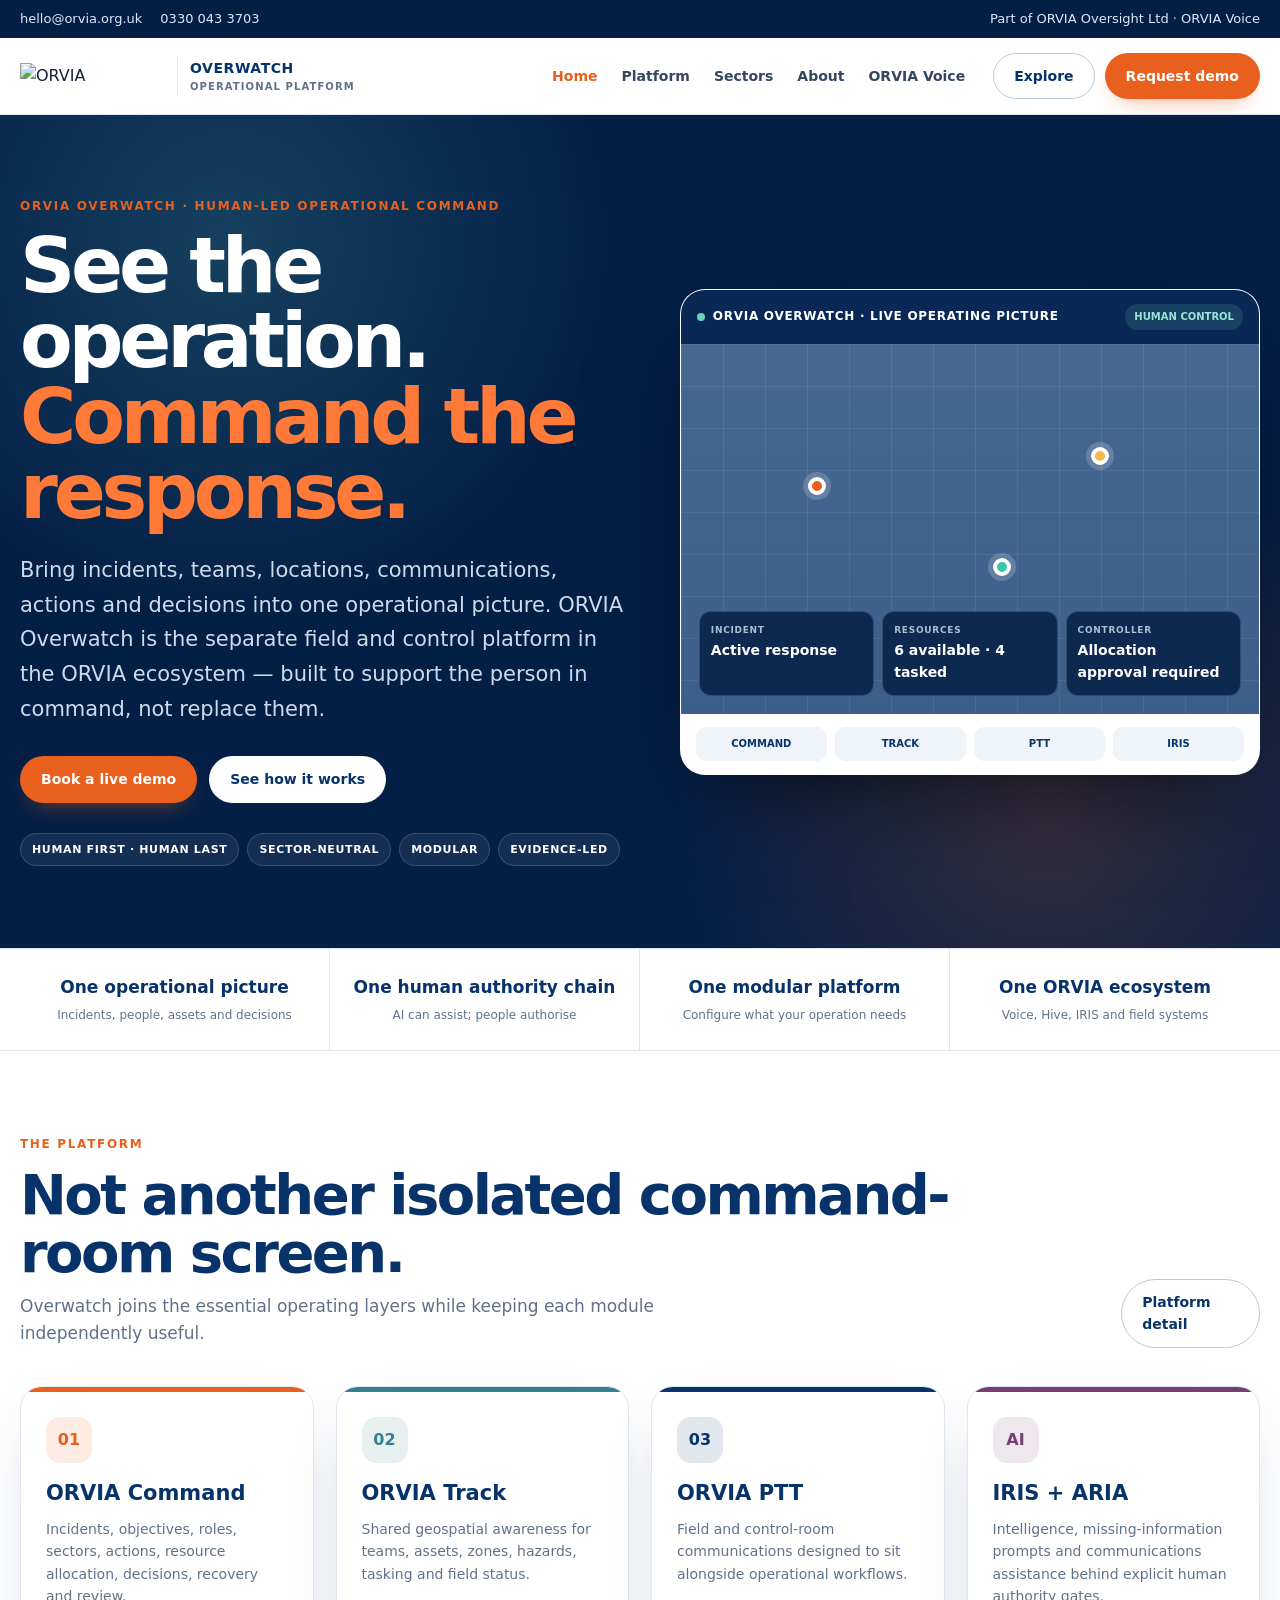
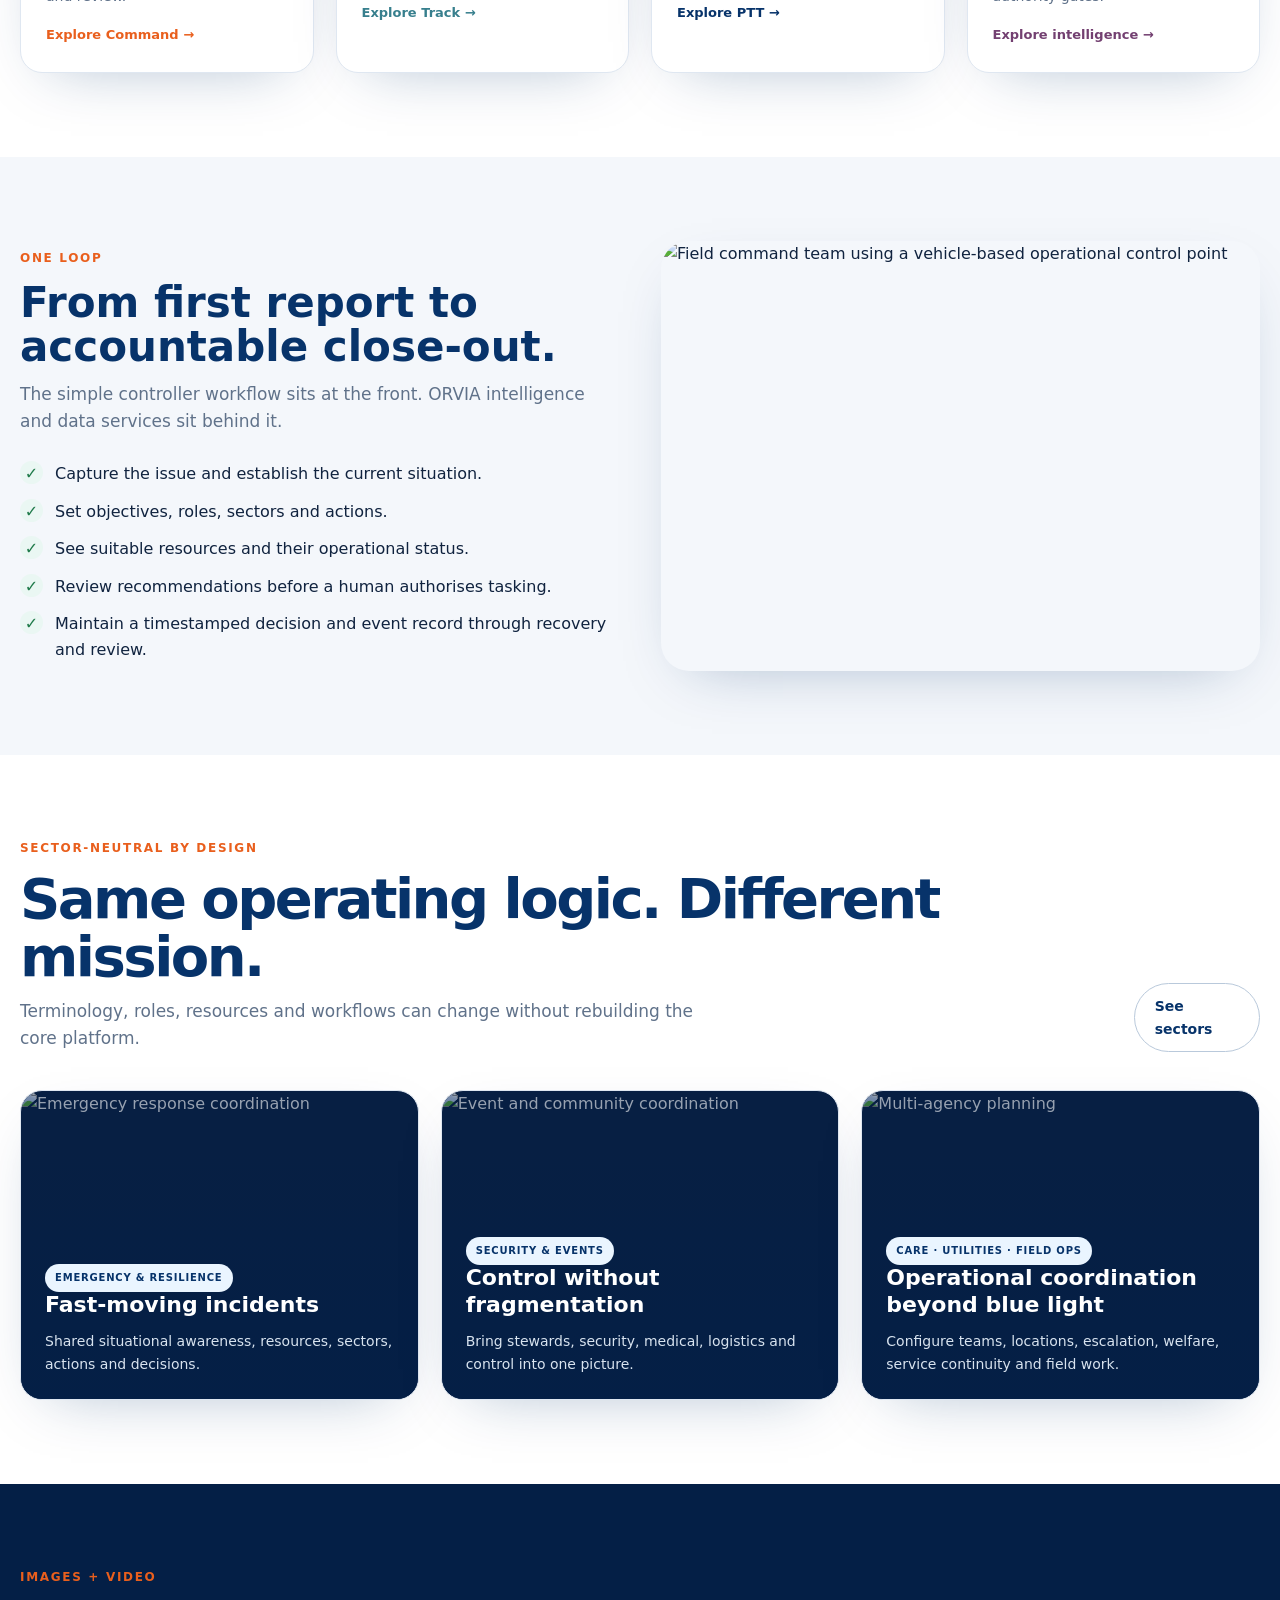
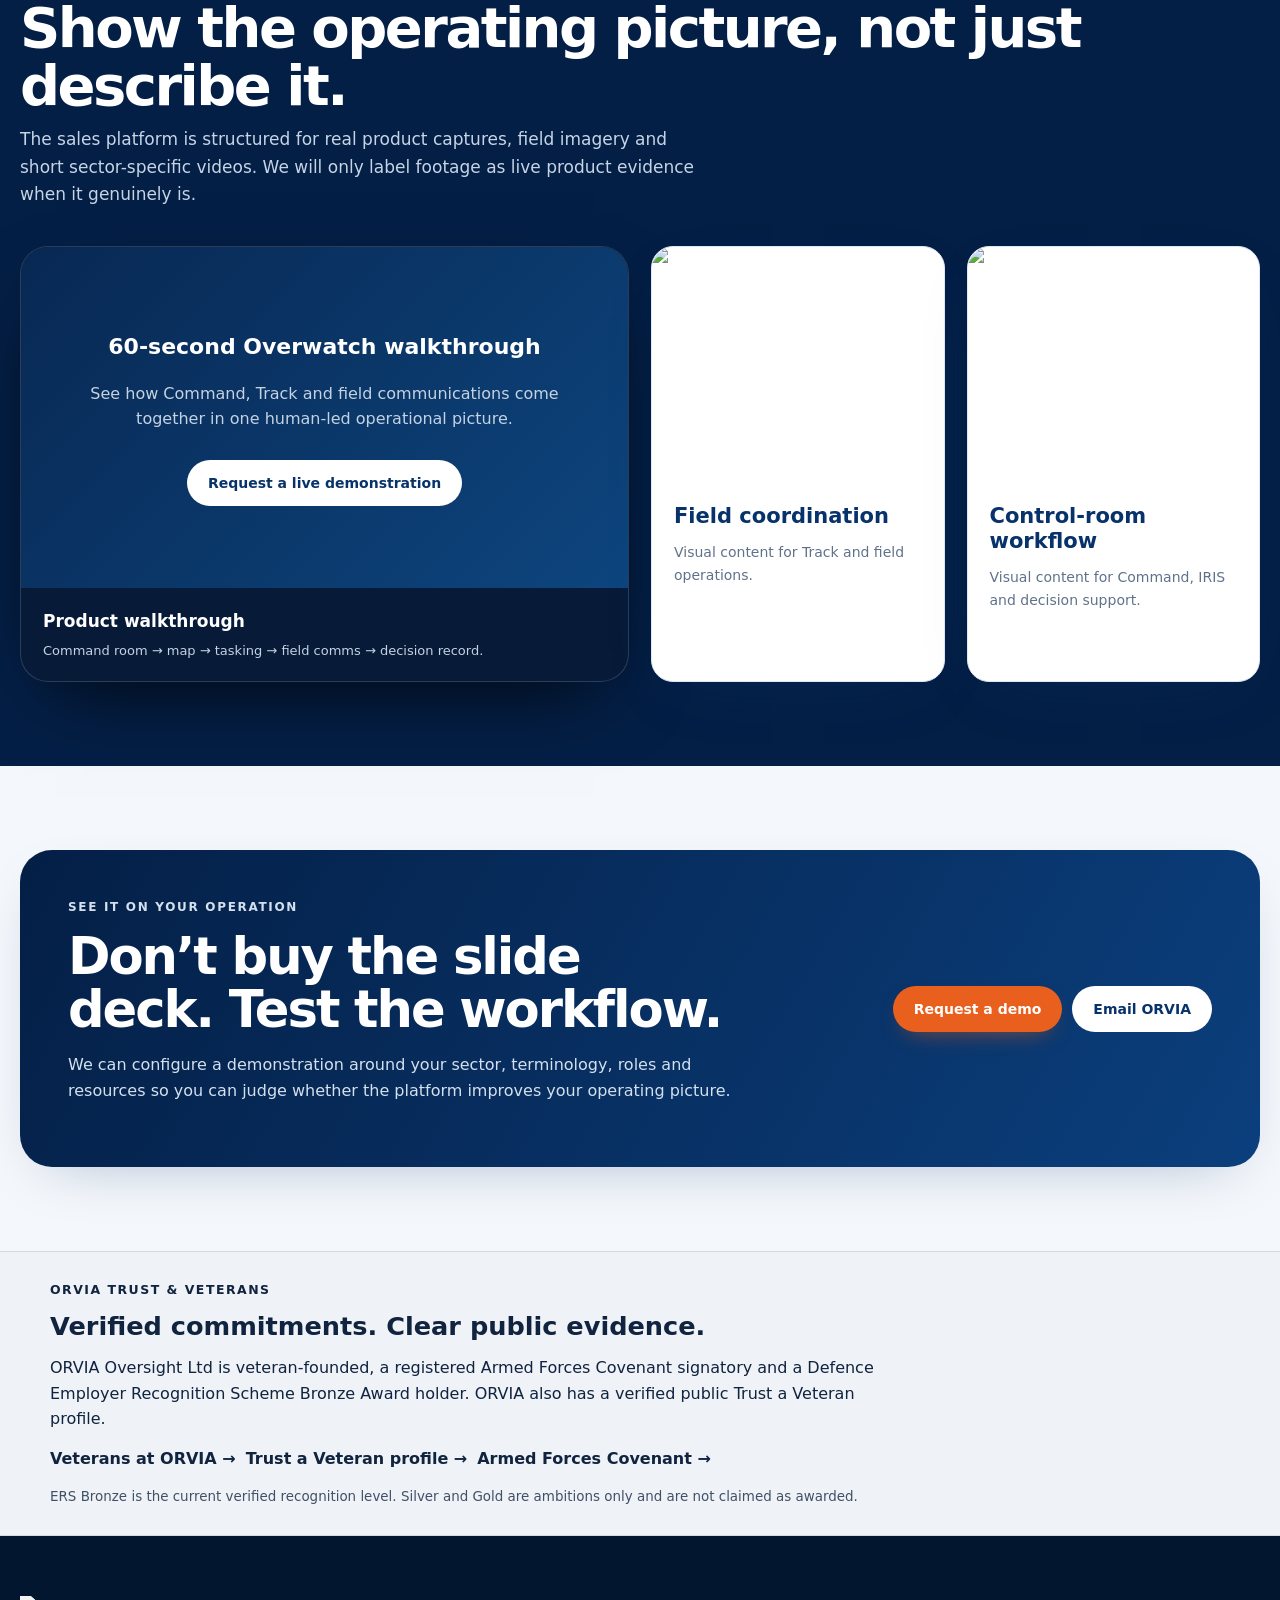
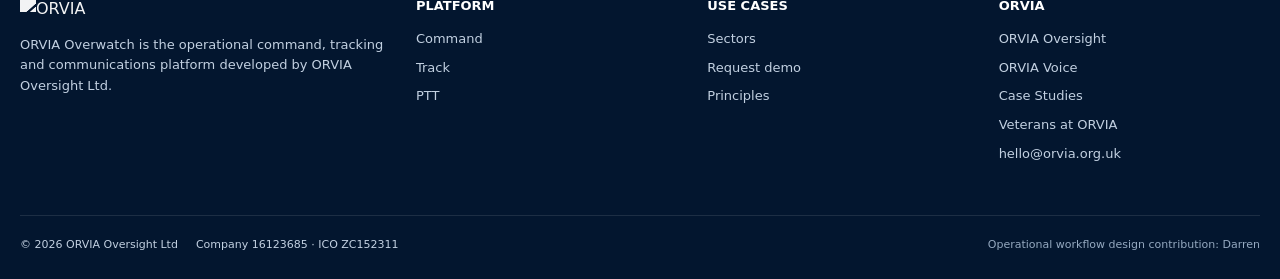
==== index.html @ a4ea9099 "Add shared ORVIA trust, veterans and accreditation block" ====
<!doctype html><html lang="en-GB"><head><meta charset="utf-8"><meta name="viewport" content="width=device-width,initial-scale=1"><title>ORVIA Overwatch | Operational command, tracking and communications</title><meta name="description" content="ORVIA Overwatch brings Command, Track and PTT into one human-led operational picture for emergency, security, events, care, utilities and field teams."><link rel="stylesheet" href="styles.css"></head><body>
<div class="utility"><div class="wrap"><a href="mailto:hello@orvia.org.uk">hello@orvia.org.uk</a><a href="tel:03300433703">0330 043 3703</a><span class="push">Part of <a href="https://orvia.org.uk">ORVIA Oversight Ltd</a> · <a href="https://orviavoice.co.uk">ORVIA Voice</a></span></div></div>
<header class="site-header"><div class="wrap nav"><a class="brand" href="index.html"><img src="https://orvia.org.uk/assets/orvia-logo.png" alt="ORVIA"><span class="brand-copy"><strong>OVERWATCH</strong><small>OPERATIONAL PLATFORM</small></span></a><button class="menu-toggle" type="button" aria-label="Open navigation">☰</button><nav class="nav-links"><a href="index.html" aria-current="page">Home</a><a href="platform.html">Platform</a><a href="sectors.html">Sectors</a><a href="about.html">About</a><a href="https://orviavoice.co.uk">ORVIA Voice</a></nav><div class="nav-actions"><a class="btn btn-outline" href="platform.html">Explore</a><a class="btn btn-primary" href="contact.html">Request demo</a></div></div></header>
<section class="hero"><div class="wrap hero-grid"><div><p class="eyebrow">ORVIA OVERWATCH · HUMAN-LED OPERATIONAL COMMAND</p><h1>See the operation.<br><span>Command the response.</span></h1><p class="lead">Bring incidents, teams, locations, communications, actions and decisions into one operational picture. ORVIA Overwatch is the separate field and control platform in the ORVIA ecosystem — built to support the person in command, not replace them.</p><div class="hero-actions"><a class="btn btn-primary" href="contact.html">Book a live demo</a><a class="btn btn-light" href="platform.html">See how it works</a></div><div class="trust-row"><span>HUMAN FIRST · HUMAN LAST</span><span>SECTOR-NEUTRAL</span><span>MODULAR</span><span>EVIDENCE-LED</span></div></div><div class="hero-visual"><div class="ops-shell"><div class="ops-bar"><span class="ops-dot"></span><strong>ORVIA OVERWATCH · LIVE OPERATING PICTURE</strong><span class="ops-status">HUMAN CONTROL</span></div><div class="ops-map"><div class="map-grid"></div><span class="map-pin pin-a"></span><span class="map-pin pin-b"></span><span class="map-pin pin-c"></span><div class="ops-cards"><div class="ops-card"><small>Incident</small><b>Active response</b></div><div class="ops-card"><small>Resources</small><b>6 available · 4 tasked</b></div><div class="ops-card"><small>Controller</small><b>Allocation approval required</b></div></div></div><div class="ops-footer"><span>COMMAND</span><span>TRACK</span><span>PTT</span><span>IRIS</span></div></div></div></div></section>
<div class="proof-strip"><div class="wrap proof-grid"><div class="proof-item"><b>One operational picture</b><span>Incidents, people, assets and decisions</span></div><div class="proof-item"><b>One human authority chain</b><span>AI can assist; people authorise</span></div><div class="proof-item"><b>One modular platform</b><span>Configure what your operation needs</span></div><div class="proof-item"><b>One ORVIA ecosystem</b><span>Voice, Hive, IRIS and field systems</span></div></div></div>
<section class="section section-white"><div class="wrap"><div class="section-header"><div><p class="eyebrow">THE PLATFORM</p><h2>Not another isolated command-room screen.</h2><p class="section-intro">Overwatch joins the essential operating layers while keeping each module independently useful.</p></div><a class="btn btn-outline" href="platform.html">Platform detail</a></div><div class="grid-4"><article class="card module-card" style="--accent:#e95f1d"><div class="card-body"><div class="module-icon">01</div><h3>ORVIA Command</h3><p>Incidents, objectives, roles, sectors, actions, resource allocation, decisions, recovery and review.</p><a class="link" href="platform.html#command">Explore Command →</a></div></article><article class="card module-card" style="--accent:#377f8d"><div class="card-body"><div class="module-icon">02</div><h3>ORVIA Track</h3><p>Shared geospatial awareness for teams, assets, zones, hazards, tasking and field status.</p><a class="link" href="platform.html#track">Explore Track →</a></div></article><article class="card module-card" style="--accent:#07336a"><div class="card-body"><div class="module-icon">03</div><h3>ORVIA PTT</h3><p>Field and control-room communications designed to sit alongside operational workflows.</p><a class="link" href="platform.html#ptt">Explore PTT →</a></div></article><article class="card module-card" style="--accent:#734071"><div class="card-body"><div class="module-icon">AI</div><h3>IRIS + ARIA</h3><p>Intelligence, missing-information prompts and communications assistance behind explicit human authority gates.</p><a class="link" href="platform.html#intelligence">Explore intelligence →</a></div></article></div></div></section>
<section class="section"><div class="wrap split"><div><p class="eyebrow">ONE LOOP</p><h2 style="margin:0;color:var(--navy);font-size:42px;line-height:1.05">From first report to accountable close-out.</h2><p class="section-intro">The simple controller workflow sits at the front. ORVIA intelligence and data services sit behind it.</p><ul class="check-list"><li>Capture the issue and establish the current situation.</li><li>Set objectives, roles, sectors and actions.</li><li>See suitable resources and their operational status.</li><li>Review recommendations before a human authorises tasking.</li><li>Maintain a timestamped decision and event record through recovery and review.</li></ul></div><div class="image-frame"><img src="https://orvia.org.uk/vehicle-tailgate-control.jpg" alt="Field command team using a vehicle-based operational control point"></div></div></section>
<section class="section section-white"><div class="wrap"><div class="section-header"><div><p class="eyebrow">SECTOR-NEUTRAL BY DESIGN</p><h2>Same operating logic. Different mission.</h2><p class="section-intro">Terminology, roles, resources and workflows can change without rebuilding the core platform.</p></div><a class="btn btn-outline" href="sectors.html">See sectors</a></div><div class="grid-3"><article class="card sector-card"><img src="https://orvia.org.uk/flood-street-response.jpg" alt="Emergency response coordination"><div class="sector-copy"><span class="pill">Emergency & resilience</span><h3>Fast-moving incidents</h3><p>Shared situational awareness, resources, sectors, actions and decisions.</p></div></article><article class="card sector-card"><img src="https://orvia.org.uk/community-street-coordination.jpg" alt="Event and community coordination"><div class="sector-copy"><span class="pill">Security & events</span><h3>Control without fragmentation</h3><p>Bring stewards, security, medical, logistics and control into one picture.</p></div></article><article class="card sector-card"><img src="https://orvia.org.uk/multi-agency-planning.jpg" alt="Multi-agency planning"><div class="sector-copy"><span class="pill">Care · utilities · field ops</span><h3>Operational coordination beyond blue light</h3><p>Configure teams, locations, escalation, welfare, service continuity and field work.</p></div></article></div></div></section>
<section class="section section-dark"><div class="wrap"><div class="section-header"><div><p class="eyebrow">IMAGES + VIDEO</p><h2>Show the operating picture, not just describe it.</h2><p class="section-intro">The sales platform is structured for real product captures, field imagery and short sector-specific videos. We will only label footage as live product evidence when it genuinely is.</p></div></div><div class="grid-2"><div class="video-shell"><div style="aspect-ratio:16/9;display:grid;place-items:center;background:linear-gradient(135deg,#082853,#0d457e);padding:30px;text-align:center"><div><strong style="font-size:22px">60-second Overwatch walkthrough</strong><p style="color:#c4d2e2;max-width:480px">See how Command, Track and field communications come together in one human-led operational picture.</p><a class="btn btn-light" href="contact.html" style="margin-top:12px">Request a live demonstration</a></div></div><div class="video-copy"><strong>Product walkthrough</strong><p>Command room → map → tasking → field comms → decision record.</p></div></div><div class="grid-2"><article class="card media-card"><img src="https://orvia.org.uk/track-field-coordination.jpg" alt="Field team coordinating with a live map"><div class="card-body"><h3>Field coordination</h3><p>Visual content for Track and field operations.</p></div></article><article class="card media-card"><img src="https://orvia.org.uk/incident-room-planning.jpg" alt="Incident room planning"><div class="card-body"><h3>Control-room workflow</h3><p>Visual content for Command, IRIS and decision support.</p></div></article></div></div></div></section>
<section class="section"><div class="wrap cta"><div class="cta-grid"><div><p class="eyebrow">SEE IT ON YOUR OPERATION</p><h2>Don’t buy the slide deck. Test the workflow.</h2><p>We can configure a demonstration around your sector, terminology, roles and resources so you can judge whether the platform improves your operating picture.</p></div><div class="cta-actions"><a class="btn btn-primary" href="contact.html">Request a demo</a><a class="btn btn-light" href="mailto:hello@orvia.org.uk">Email ORVIA</a></div></div></div></section>
<section class="orvia-trust-veterans" aria-label="ORVIA trust and Armed Forces commitments" style="padding:28px 20px;border-top:1px solid rgba(127,127,127,.22);border-bottom:1px solid rgba(127,127,127,.22);background:rgba(127,127,127,.04)">
  <div style="max-width:1180px;margin:0 auto;display:grid;gap:14px">
    <div>
      <p style="margin:0 0 6px;font-size:.78rem;font-weight:800;letter-spacing:.12em;text-transform:uppercase">ORVIA TRUST &amp; VETERANS</p>
      <h2 style="margin:0 0 8px;font-size:clamp(1.35rem,2vw,2rem)">Verified commitments. Clear public evidence.</h2>
      <p style="margin:0;max-width:850px">ORVIA Oversight Ltd is veteran-founded, a registered Armed Forces Covenant signatory and a Defence Employer Recognition Scheme Bronze Award holder. ORVIA also has a verified public Trust a Veteran profile.</p>
    </div>
    <div style="display:flex;flex-wrap:wrap;gap:10px">
      <a href="https://orvia.org.uk/veterans" style="font-weight:700">Veterans at ORVIA →</a>
      <a href="https://www.trustaveteran.com/team/orvia" target="_blank" rel="noopener" style="font-weight:700">Trust a Veteran profile →</a>
      <a href="https://www.armedforcescovenant.gov.uk/" target="_blank" rel="noopener" style="font-weight:700">Armed Forces Covenant →</a>
    </div>
    <p style="margin:0;font-size:.84rem;opacity:.78">ERS Bronze is the current verified recognition level. Silver and Gold are ambitions only and are not claimed as awarded.</p>
  </div>
</section>
<footer class="footer"><div class="wrap"><div class="footer-grid"><div class="footer-brand"><img src="https://orvia.org.uk/assets/orvia-logo.png" alt="ORVIA"><p>ORVIA Overwatch is the operational command, tracking and communications platform developed by ORVIA Oversight Ltd.</p></div><div><h3>PLATFORM</h3><a href="platform.html">Command</a><a href="platform.html#track">Track</a><a href="platform.html#ptt">PTT</a></div><div><h3>USE CASES</h3><a href="sectors.html">Sectors</a><a href="contact.html">Request demo</a><a href="about.html">Principles</a></div><div><h3>ORVIA</h3><a href="https://orvia.org.uk">ORVIA Oversight</a><a href="https://orviavoice.co.uk">ORVIA Voice</a><a href="https://orvia.org.uk/case-studies">Case Studies</a><a href="https://orvia.org.uk/veterans">Veterans at ORVIA</a><a href="mailto:hello@orvia.org.uk">hello@orvia.org.uk</a></div></div><div class="footer-bottom"><span>© 2026 ORVIA Oversight Ltd</span><span>Company 16123685 · ICO ZC152311</span><span class="push credit">Operational workflow design contribution: Darren</span></div></div></footer><script src="script.js"></script></body></html>
---- styles.css ----
:root{--navy:#07336a;--navy-deep:#041f46;--teal:#377f8d;--teal-light:#eaf7f3;--orange:#e95f1d;--amber:#ec9a05;--purple:#734071;--green:#1f7a4a;--red:#b01e24;--ink:#10233f;--muted:#60728a;--paper:#f4f7fb;--line:#dfe7f1;--white:#fff;--shadow:0 20px 60px -30px rgba(7,51,106,.35);--radius:22px;--max:1240px}*{box-sizing:border-box}html{scroll-behavior:smooth}body{margin:0;background:var(--paper);color:var(--ink);font-family:Inter,ui-sans-serif,system-ui,-apple-system,BlinkMacSystemFont,"Segoe UI",sans-serif;line-height:1.6}img{display:block;max-width:100%}a{color:inherit;text-decoration:none}button,input,select,textarea{font:inherit}.wrap{width:min(calc(100% - 36px),var(--max));margin-inline:auto}.utility{background:var(--navy-deep);color:#dbe8f7;font-size:13px}.utility .wrap{display:flex;gap:18px;align-items:center;min-height:38px}.utility a:hover{color:#fff}.utility .push{margin-left:auto}.site-header{position:sticky;top:0;z-index:50;background:rgba(255,255,255,.96);backdrop-filter:blur(14px);border-bottom:1px solid var(--line)}.nav{display:flex;align-items:center;min-height:76px;gap:28px}.brand{display:flex;align-items:center;gap:12px;min-width:215px}.brand img{width:145px;height:auto}.brand-copy{border-left:1px solid var(--line);padding-left:12px}.brand-copy strong{display:block;color:var(--navy);font-size:14px;letter-spacing:.04em}.brand-copy small{display:block;color:var(--muted);font-size:10px;font-weight:800;letter-spacing:.11em}.nav-links{display:flex;align-items:center;gap:24px;margin-left:auto;font-size:14px;font-weight:700;color:#334761}.nav-links a{padding:10px 0}.nav-links a:hover,.nav-links a[aria-current="page"]{color:var(--orange)}.nav-actions{display:flex;align-items:center;gap:10px}.menu-toggle{display:none;border:1px solid var(--line);background:#fff;border-radius:12px;width:44px;height:44px;color:var(--navy);font-size:21px}.btn{display:inline-flex;align-items:center;justify-content:center;gap:9px;min-height:46px;padding:11px 20px;border-radius:999px;border:1px solid transparent;font-weight:800;font-size:14px;cursor:pointer;transition:.18s ease}.btn:hover{transform:translateY(-1px)}.btn-primary{background:var(--orange);color:#fff;box-shadow:0 10px 25px -14px rgba(233,95,29,.8)}.btn-primary:hover{background:#ce4b0d}.btn-dark{background:var(--navy);color:#fff}.btn-dark:hover{background:#0f4a8f}.btn-outline{border-color:#b9c9db;background:#fff;color:var(--navy)}.btn-outline:hover{border-color:var(--teal);color:var(--teal)}.btn-light{background:#fff;color:var(--navy)}.eyebrow{margin:0 0 12px;color:var(--orange);font-size:12px;font-weight:900;letter-spacing:.14em;text-transform:uppercase}.hero{position:relative;overflow:hidden;background:var(--navy-deep);color:#fff}.hero:before{content:"";position:absolute;inset:0;background:radial-gradient(circle at 18% 15%,rgba(55,127,141,.35),transparent 30%),radial-gradient(circle at 82% 82%,rgba(233,95,29,.22),transparent 30%);pointer-events:none}.hero-grid{position:relative;display:grid;grid-template-columns:1.02fr .98fr;gap:56px;align-items:center;min-height:670px;padding:82px 0}.hero h1{margin:0;max-width:780px;font-size:clamp(44px,6vw,78px);line-height:.98;letter-spacing:-.055em;color:#fff}.hero h1 span{color:#ff7a38}.hero .lead{max-width:690px;margin:24px 0 0;color:#cfdbeb;font-size:clamp(17px,2vw,21px);line-height:1.65}.hero-actions{display:flex;flex-wrap:wrap;gap:12px;margin-top:30px}.trust-row{display:flex;flex-wrap:wrap;gap:8px;margin-top:30px}.trust-row span{padding:7px 11px;border:1px solid rgba(255,255,255,.15);background:rgba(255,255,255,.07);border-radius:999px;font-size:11px;font-weight:800;letter-spacing:.06em}.hero-visual{position:relative}.ops-shell{overflow:hidden;border:1px solid rgba(255,255,255,.15);border-radius:25px;background:#fff;color:var(--ink);box-shadow:0 34px 90px -35px rgba(0,0,0,.75)}.ops-bar{display:flex;align-items:center;gap:8px;padding:14px 16px;background:#0a2855;color:#fff}.ops-dot{width:8px;height:8px;border-radius:50%;background:#6ad0bc}.ops-bar strong{font-size:12px;letter-spacing:.06em}.ops-status{margin-left:auto;padding:5px 9px;border-radius:999px;background:rgba(106,208,188,.15);color:#9ce4d5;font-size:10px;font-weight:900}.ops-map{position:relative;min-height:370px;background:linear-gradient(rgba(7,51,106,.74),rgba(7,51,106,.79)),url('https://orvia.org.uk/track-field-coordination.jpg') center/cover}.map-grid{position:absolute;inset:0;background-image:linear-gradient(rgba(255,255,255,.07) 1px,transparent 1px),linear-gradient(90deg,rgba(255,255,255,.07) 1px,transparent 1px);background-size:42px 42px}.map-pin{position:absolute;width:18px;height:18px;border:4px solid #fff;border-radius:50%;box-shadow:0 0 0 5px rgba(255,255,255,.18)}.pin-a{left:22%;top:36%;background:var(--orange)}.pin-b{left:54%;top:58%;background:#36c6ae}.pin-c{left:71%;top:28%;background:#f2b84b}.ops-cards{position:absolute;left:18px;right:18px;bottom:18px;display:grid;grid-template-columns:repeat(3,1fr);gap:8px}.ops-card{border:1px solid rgba(255,255,255,.16);background:rgba(4,31,70,.84);backdrop-filter:blur(8px);border-radius:12px;padding:11px;color:#fff}.ops-card small{display:block;color:#aebfd3;font-size:9px;font-weight:900;letter-spacing:.08em;text-transform:uppercase}.ops-card b{display:block;margin-top:2px;font-size:14px}.ops-footer{display:flex;gap:8px;padding:13px 15px;background:#fff}.ops-footer span{flex:1;border-radius:10px;background:#eef4fa;padding:9px 10px;color:var(--navy);font-size:10px;font-weight:800;text-align:center}.section{padding:84px 0}.section-white{background:#fff}.section-dark{background:var(--navy-deep);color:#fff}.section-dark .section-intro,.section-dark .muted{color:#c6d4e5}.section-header{display:flex;justify-content:space-between;align-items:end;gap:30px;margin-bottom:38px}.section-header h2,.page-hero h1{margin:0;color:var(--navy);font-size:clamp(34px,4.5vw,56px);line-height:1.03;letter-spacing:-.045em}.section-dark .section-header h2{color:#fff}.section-intro{max-width:680px;margin:12px 0 0;color:var(--muted);font-size:17px}.grid-2,.grid-3,.grid-4{display:grid;gap:22px}.grid-2{grid-template-columns:repeat(2,1fr)}.grid-3{grid-template-columns:repeat(3,1fr)}.grid-4{grid-template-columns:repeat(4,1fr)}.card{height:100%;border:1px solid var(--line);border-radius:var(--radius);background:#fff;box-shadow:var(--shadow);overflow:hidden}.card-body{padding:25px}.card h3{margin:0;color:var(--navy);font-size:21px;line-height:1.2}.card p{margin:12px 0 0;color:var(--muted);font-size:14px}.module-card{position:relative;padding-top:5px}.module-card:before{content:"";position:absolute;top:0;left:0;right:0;height:5px;background:var(--accent,var(--teal))}.module-icon{display:flex;align-items:center;justify-content:center;width:46px;height:46px;margin-bottom:18px;border-radius:14px;background:color-mix(in srgb,var(--accent,var(--teal)) 12%,white);color:var(--accent,var(--teal));font-weight:900}.module-card .link{display:inline-flex;margin-top:18px;color:var(--accent,var(--teal));font-size:13px;font-weight:900}.media-card img{width:100%;height:235px;object-fit:cover}.media-card .card-body{padding:22px}.sector-card{position:relative;min-height:310px;display:flex;align-items:end;background:#071f43;color:#fff}.sector-card img{position:absolute;inset:0;width:100%;height:100%;object-fit:cover;opacity:.58}.sector-card:after{content:"";position:absolute;inset:0;background:linear-gradient(transparent 18%,rgba(4,31,70,.94))}.sector-copy{position:relative;z-index:2;padding:24px}.sector-copy h3{color:#fff;font-size:22px}.sector-copy p{color:#d8e3ef}.pill{display:inline-flex;padding:6px 10px;border-radius:999px;background:#eaf5ff;color:var(--navy);font-size:10px;font-weight:900;letter-spacing:.08em;text-transform:uppercase}.flow{display:grid;grid-template-columns:repeat(5,1fr);gap:12px}.flow-step{position:relative;padding:20px;border:1px solid var(--line);border-radius:17px;background:#fff}.flow-step b{display:flex;align-items:center;justify-content:center;width:32px;height:32px;border-radius:50%;background:var(--navy);color:#fff;font-size:12px}.flow-step h3{margin:14px 0 5px;color:var(--navy);font-size:15px}.flow-step p{margin:0;color:var(--muted);font-size:12px}.split{display:grid;grid-template-columns:1fr 1fr;gap:42px;align-items:center}.image-frame{overflow:hidden;border-radius:28px;box-shadow:var(--shadow)}.image-frame img{width:100%;min-height:430px;object-fit:cover}.check-list{display:grid;gap:12px;margin:26px 0 0;padding:0;list-style:none}.check-list li{display:flex;gap:12px;align-items:flex-start}.check-list li:before{content:"✓";display:grid;place-items:center;flex:0 0 23px;height:23px;border-radius:50%;background:var(--teal-light);color:var(--green);font-weight:900}.proof-strip{background:#fff;border-top:1px solid var(--line);border-bottom:1px solid var(--line)}.proof-grid{display:grid;grid-template-columns:repeat(4,1fr)}.proof-item{padding:25px 20px;text-align:center;border-right:1px solid var(--line)}.proof-item:last-child{border-right:0}.proof-item b{display:block;color:var(--navy);font-size:17px}.proof-item span{display:block;margin-top:4px;color:var(--muted);font-size:12px}.video-shell{overflow:hidden;border:1px solid rgba(255,255,255,.15);border-radius:28px;background:#071b39;box-shadow:0 30px 80px -35px #000}.video-shell video{display:block;width:100%;aspect-ratio:16/9;background:#031631;object-fit:cover}.video-copy{padding:20px 22px}.video-copy strong{font-size:17px}.video-copy p{margin:5px 0 0;color:#c4d2e2;font-size:13px}.cta{border-radius:32px;background:linear-gradient(120deg,var(--navy-deep),#0b3f7d);color:#fff;padding:48px;box-shadow:var(--shadow)}.cta-grid{display:grid;grid-template-columns:1.2fr .8fr;gap:30px;align-items:center}.cta h2{margin:0;color:#fff;font-size:clamp(34px,4vw,52px);line-height:1.04;letter-spacing:-.04em}.cta p{max-width:720px;color:#d4e0ed}.cta-actions{display:flex;flex-wrap:wrap;gap:10px;justify-content:flex-end}.page-hero{padding:72px 0 62px;background:#fff;border-bottom:1px solid var(--line)}.page-hero .intro{max-width:760px;margin:17px 0 0;color:var(--muted);font-size:18px}.breadcrumb{display:flex;gap:7px;margin-bottom:16px;color:var(--muted);font-size:12px}.feature-row{display:grid;grid-template-columns:220px 1fr;gap:30px;padding:30px 0;border-bottom:1px solid var(--line)}.feature-row:last-child{border-bottom:0}.feature-row h3{margin:0;color:var(--navy);font-size:23px}.feature-row p{margin:0;color:var(--muted)}.mini-grid{display:grid;grid-template-columns:repeat(2,1fr);gap:12px;margin-top:18px}.mini{padding:13px 14px;background:#f5f8fb;border-radius:12px;color:var(--ink);font-size:12px;font-weight:700}.contact-layout{display:grid;grid-template-columns:.8fr 1.2fr;gap:38px}.contact-card{padding:28px;border-radius:24px;background:var(--navy-deep);color:#fff}.contact-card h2{margin:0;color:#fff}.contact-card a{color:#fff}.contact-card .muted{color:#bfcde0}.form{padding:30px;border:1px solid var(--line);border-radius:24px;background:#fff;box-shadow:var(--shadow)}.field-grid{display:grid;grid-template-columns:1fr 1fr;gap:16px}.field{display:grid;gap:7px;margin-bottom:16px}.field label{font-size:12px;font-weight:900;color:var(--navy)}.field input,.field select,.field textarea{width:100%;border:1px solid #cdd9e7;border-radius:13px;background:#fff;color:var(--ink);padding:12px 13px;outline:none}.field textarea{min-height:140px;resize:vertical}.field input:focus,.field select:focus,.field textarea:focus{border-color:var(--teal);box-shadow:0 0 0 4px rgba(55,127,141,.1)}.form-note{margin:10px 0 0;color:var(--muted);font-size:11px}.form-status{margin-top:14px;padding:12px 14px;border-radius:12px;background:#eef4fa;color:var(--navy);font-size:12px;display:none}.form-status.show{display:block}.form-status.error{background:#fff0e9;color:#8d2c10}.footer{background:#03162f;color:#c2d0e1;padding:60px 0 26px}.footer-grid{display:grid;grid-template-columns:1.4fr repeat(3,1fr);gap:30px}.footer-brand img{width:155px;filter:brightness(0) invert(1);opacity:.95}.footer h3{margin:0 0 12px;color:#fff;font-size:13px}.footer a{display:block;margin:8px 0;color:#c2d0e1;font-size:13px}.footer a:hover{color:#fff}.footer p{max-width:390px;font-size:13px}.footer-bottom{display:flex;gap:18px;align-items:center;margin-top:42px;padding-top:20px;border-top:1px solid rgba(255,255,255,.1);font-size:11px}.footer-bottom .push{margin-left:auto}.credit{color:#95a9c0}.muted{color:var(--muted)}.kicker{color:var(--teal);font-weight:900}.hide-desktop{display:none}@media(max-width:1020px){.hero-grid,.split,.cta-grid,.contact-layout{grid-template-columns:1fr}.hero-grid{padding:68px 0}.hero-visual{max-width:760px}.grid-4{grid-template-columns:repeat(2,1fr)}.grid-3{grid-template-columns:repeat(2,1fr)}.flow{grid-template-columns:repeat(3,1fr)}.cta-actions{justify-content:flex-start}.nav-links{position:absolute;left:0;right:0;top:76px;display:none;flex-direction:column;align-items:flex-start;gap:0;padding:14px 22px 24px;background:#fff;border-bottom:1px solid var(--line);box-shadow:var(--shadow)}.nav-links.open{display:flex}.nav-links a{width:100%;padding:12px 0}.menu-toggle{display:inline-grid;place-items:center}.nav-actions .btn-outline{display:none}.brand{min-width:0}.feature-row{grid-template-columns:1fr}.proof-grid{grid-template-columns:repeat(2,1fr)}.proof-item:nth-child(2){border-right:0}.proof-item:nth-child(-n+2){border-bottom:1px solid var(--line)}}@media(max-width:720px){.wrap{width:min(calc(100% - 26px),var(--max))}.utility .push,.utility span:not(.push){display:none}.utility .wrap{justify-content:center}.nav{min-height:68px;gap:12px}.brand img{width:126px}.brand-copy{display:none}.nav-links{top:68px}.nav-actions .btn-primary{display:none}.hero-grid{min-height:auto;padding:56px 0}.hero h1{font-size:48px}.ops-map{min-height:330px}.ops-cards{grid-template-columns:1fr}.ops-card:nth-child(2),.ops-card:nth-child(3){display:none}.section{padding:62px 0}.section-header{display:block}.grid-2,.grid-3,.grid-4,.field-grid{grid-template-columns:1fr}.flow{grid-template-columns:1fr}.proof-grid{grid-template-columns:1fr}.proof-item{border-right:0;border-bottom:1px solid var(--line)}.proof-item:last-child{border-bottom:0}.cta{padding:30px 24px}.footer-grid{grid-template-columns:1fr 1fr}.footer-brand{grid-column:1/-1}.footer-bottom{align-items:flex-start;flex-direction:column}.footer-bottom .push{margin-left:0}.image-frame img{min-height:300px}.mini-grid{grid-template-columns:1fr}.page-hero{padding:55px 0}.contact-card,.form{padding:22px}.hide-mobile{display:none}.hide-desktop{display:block}}
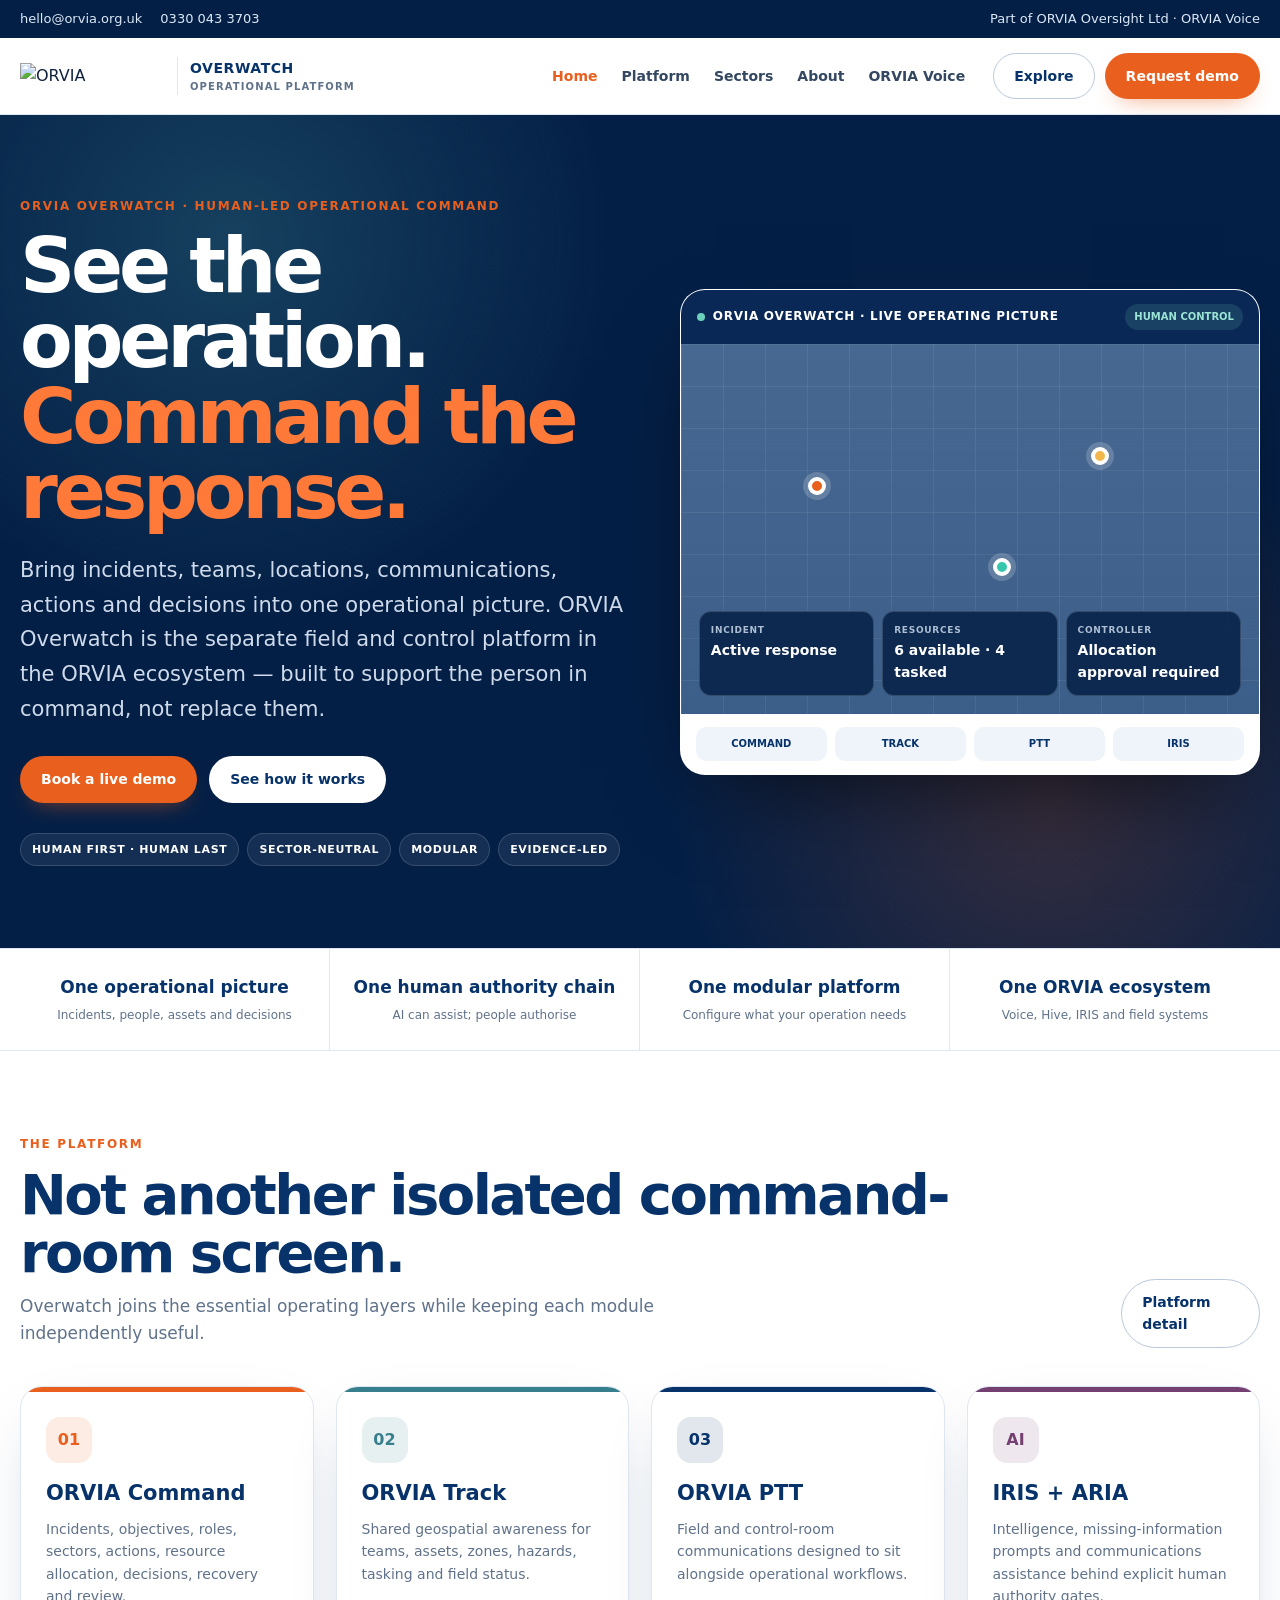
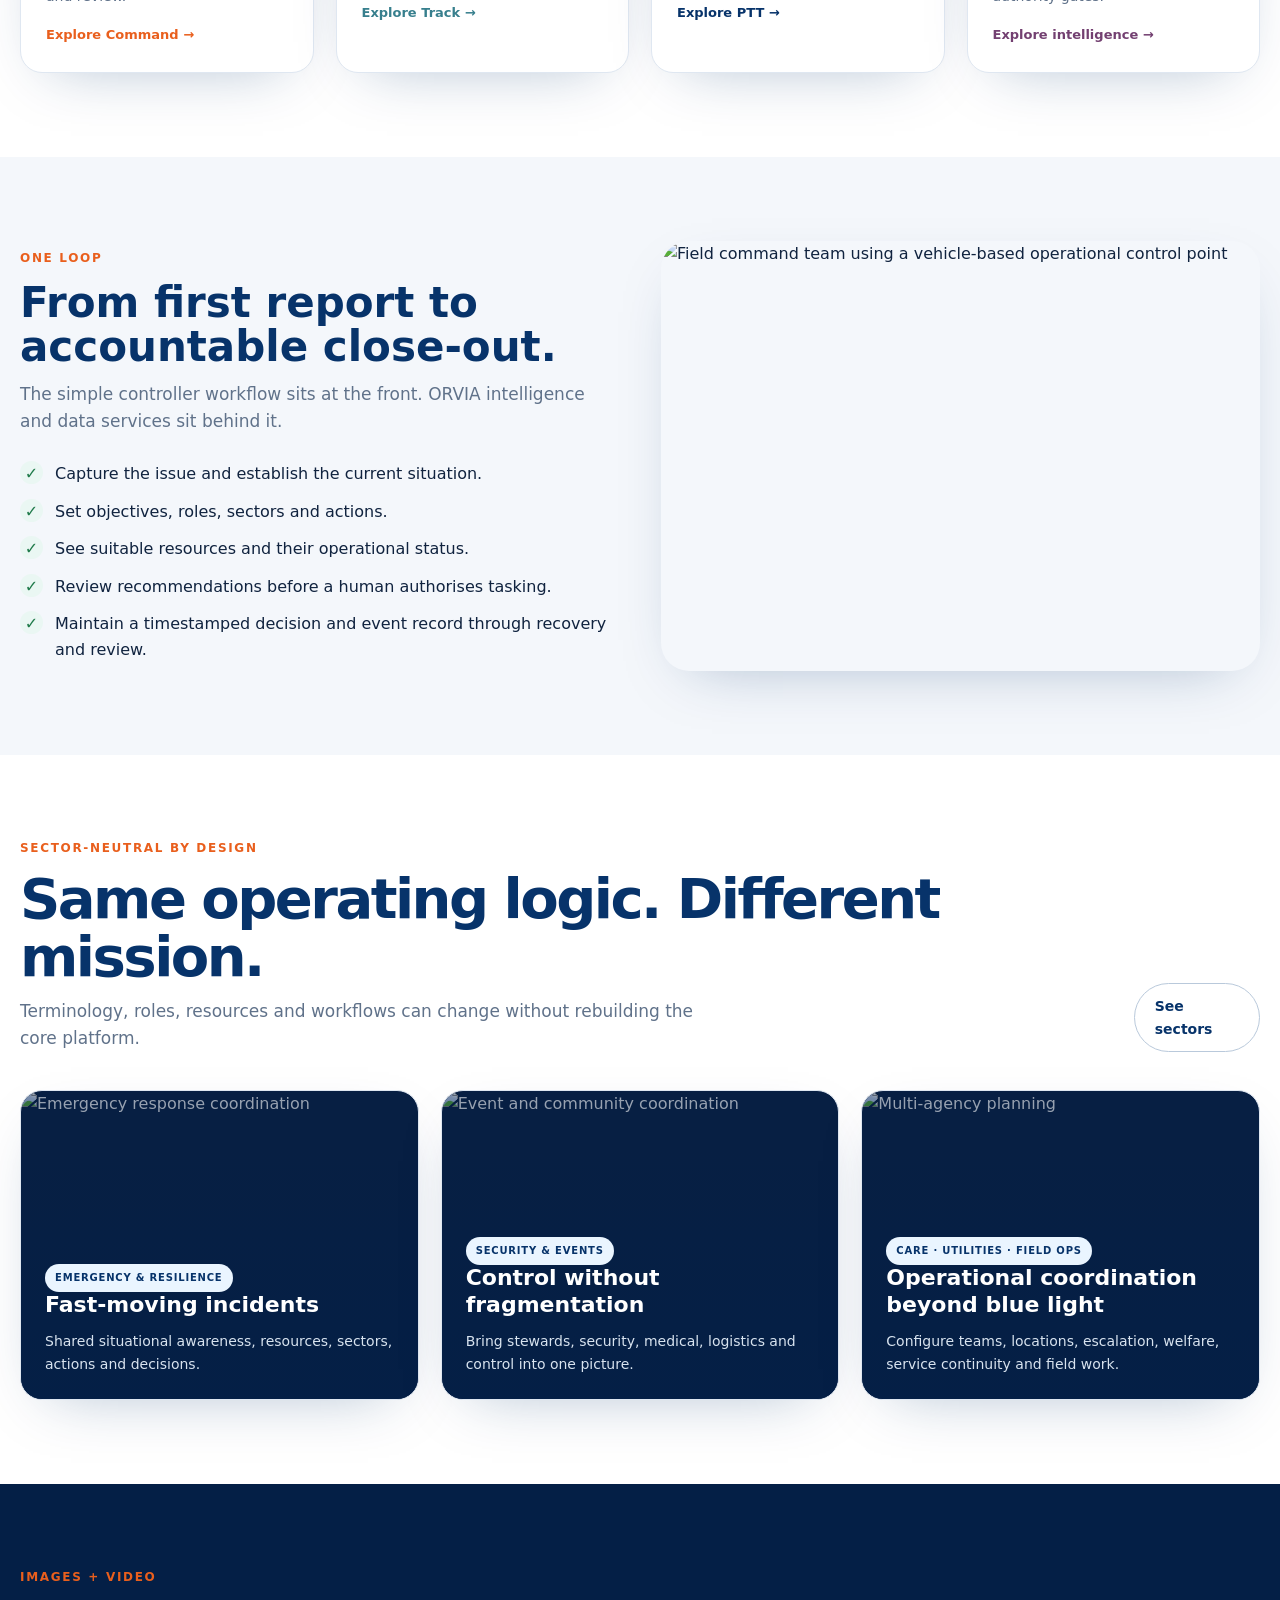
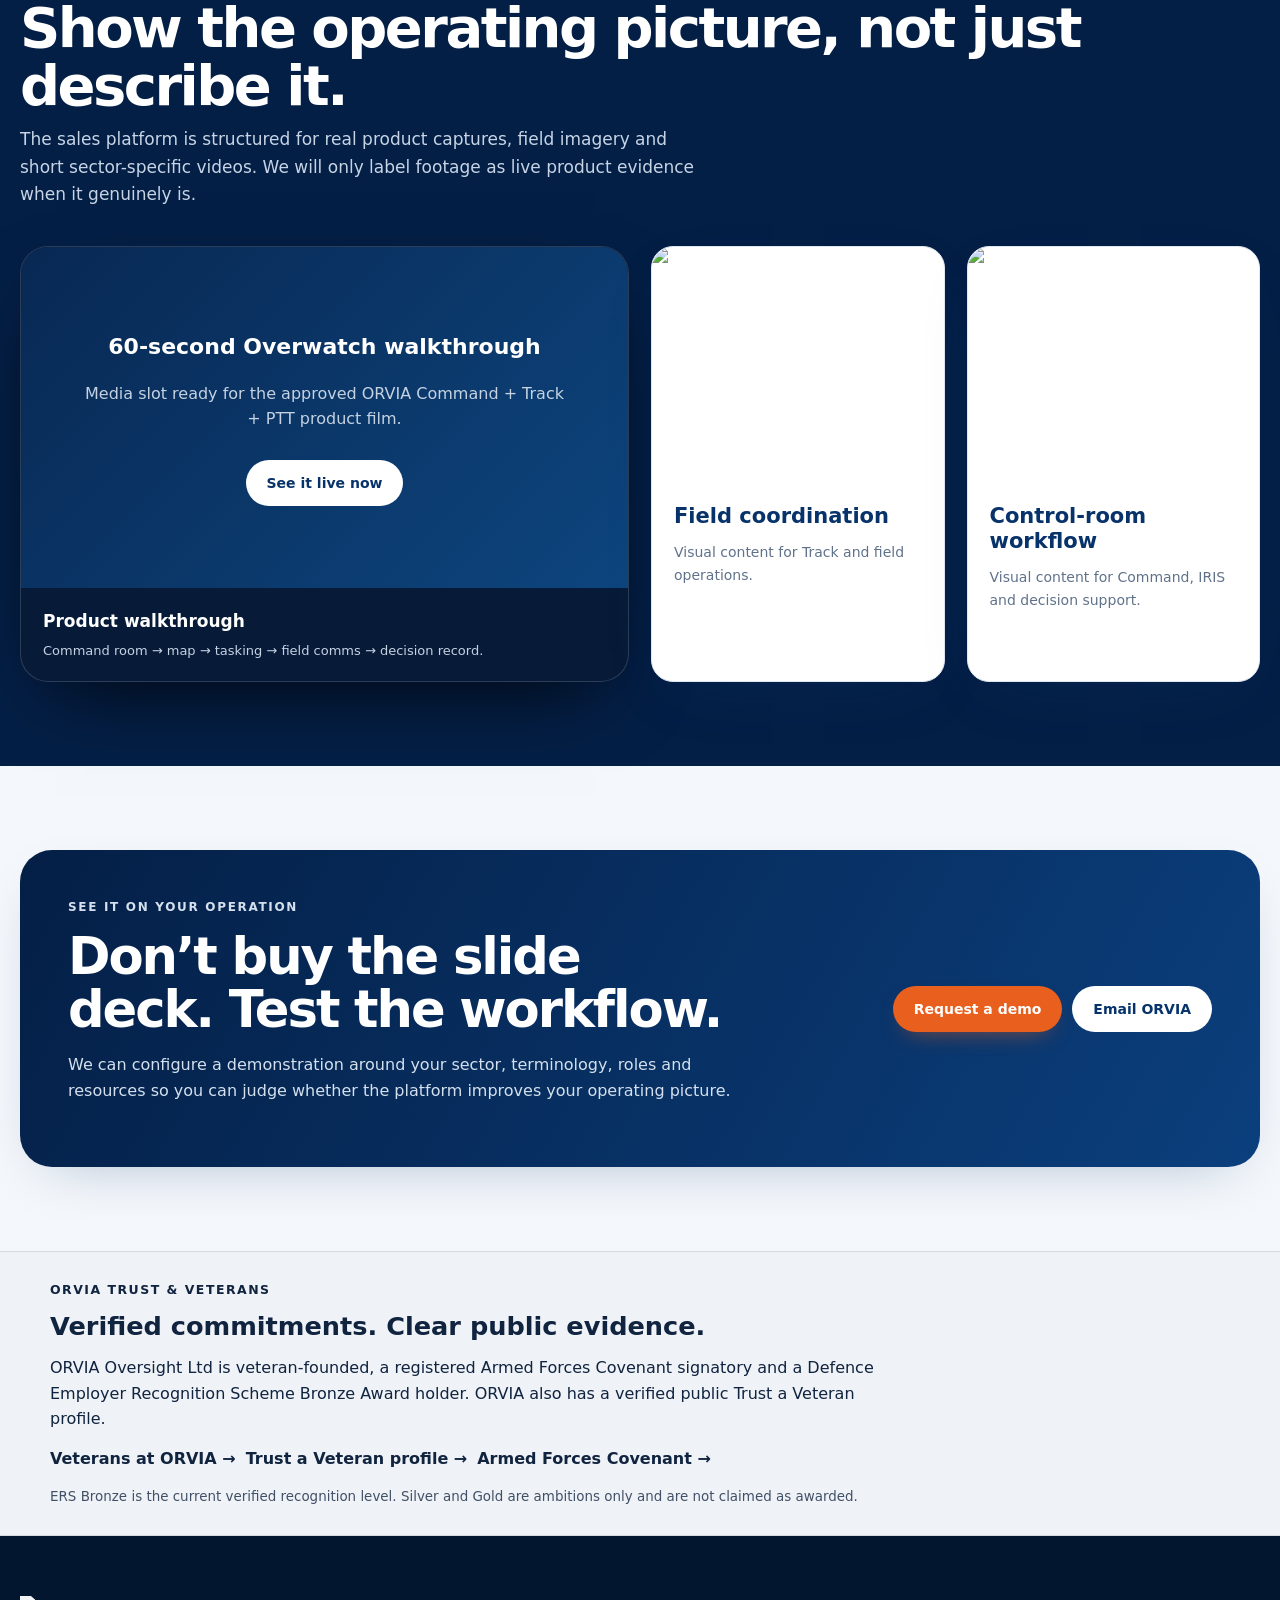
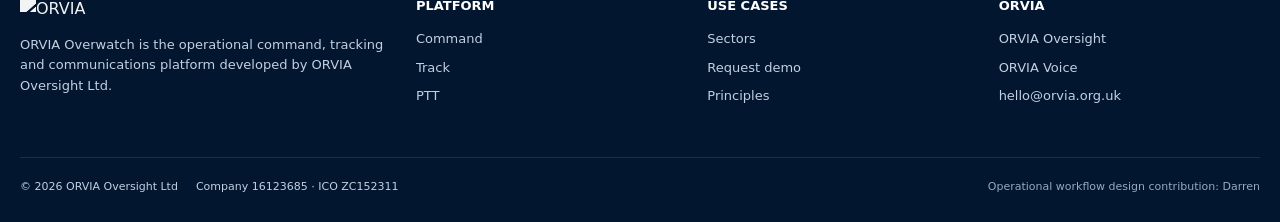
==== commit 4742f727: "Production trust fix: add ORVIA veterans and accreditation block" ====
--- a/index.html
+++ b/index.html
@@ -6,7 +6,7 @@
 <section class="section section-white"><div class="wrap"><div class="section-header"><div><p class="eyebrow">THE PLATFORM</p><h2>Not another isolated command-room screen.</h2><p class="section-intro">Overwatch joins the essential operating layers while keeping each module independently useful.</p></div><a class="btn btn-outline" href="platform.html">Platform detail</a></div><div class="grid-4"><article class="card module-card" style="--accent:#e95f1d"><div class="card-body"><div class="module-icon">01</div><h3>ORVIA Command</h3><p>Incidents, objectives, roles, sectors, actions, resource allocation, decisions, recovery and review.</p><a class="link" href="platform.html#command">Explore Command →</a></div></article><article class="card module-card" style="--accent:#377f8d"><div class="card-body"><div class="module-icon">02</div><h3>ORVIA Track</h3><p>Shared geospatial awareness for teams, assets, zones, hazards, tasking and field status.</p><a class="link" href="platform.html#track">Explore Track →</a></div></article><article class="card module-card" style="--accent:#07336a"><div class="card-body"><div class="module-icon">03</div><h3>ORVIA PTT</h3><p>Field and control-room communications designed to sit alongside operational workflows.</p><a class="link" href="platform.html#ptt">Explore PTT →</a></div></article><article class="card module-card" style="--accent:#734071"><div class="card-body"><div class="module-icon">AI</div><h3>IRIS + ARIA</h3><p>Intelligence, missing-information prompts and communications assistance behind explicit human authority gates.</p><a class="link" href="platform.html#intelligence">Explore intelligence →</a></div></article></div></div></section>
 <section class="section"><div class="wrap split"><div><p class="eyebrow">ONE LOOP</p><h2 style="margin:0;color:var(--navy);font-size:42px;line-height:1.05">From first report to accountable close-out.</h2><p class="section-intro">The simple controller workflow sits at the front. ORVIA intelligence and data services sit behind it.</p><ul class="check-list"><li>Capture the issue and establish the current situation.</li><li>Set objectives, roles, sectors and actions.</li><li>See suitable resources and their operational status.</li><li>Review recommendations before a human authorises tasking.</li><li>Maintain a timestamped decision and event record through recovery and review.</li></ul></div><div class="image-frame"><img src="https://orvia.org.uk/vehicle-tailgate-control.jpg" alt="Field command team using a vehicle-based operational control point"></div></div></section>
 <section class="section section-white"><div class="wrap"><div class="section-header"><div><p class="eyebrow">SECTOR-NEUTRAL BY DESIGN</p><h2>Same operating logic. Different mission.</h2><p class="section-intro">Terminology, roles, resources and workflows can change without rebuilding the core platform.</p></div><a class="btn btn-outline" href="sectors.html">See sectors</a></div><div class="grid-3"><article class="card sector-card"><img src="https://orvia.org.uk/flood-street-response.jpg" alt="Emergency response coordination"><div class="sector-copy"><span class="pill">Emergency & resilience</span><h3>Fast-moving incidents</h3><p>Shared situational awareness, resources, sectors, actions and decisions.</p></div></article><article class="card sector-card"><img src="https://orvia.org.uk/community-street-coordination.jpg" alt="Event and community coordination"><div class="sector-copy"><span class="pill">Security & events</span><h3>Control without fragmentation</h3><p>Bring stewards, security, medical, logistics and control into one picture.</p></div></article><article class="card sector-card"><img src="https://orvia.org.uk/multi-agency-planning.jpg" alt="Multi-agency planning"><div class="sector-copy"><span class="pill">Care · utilities · field ops</span><h3>Operational coordination beyond blue light</h3><p>Configure teams, locations, escalation, welfare, service continuity and field work.</p></div></article></div></div></section>
-<section class="section section-dark"><div class="wrap"><div class="section-header"><div><p class="eyebrow">IMAGES + VIDEO</p><h2>Show the operating picture, not just describe it.</h2><p class="section-intro">The sales platform is structured for real product captures, field imagery and short sector-specific videos. We will only label footage as live product evidence when it genuinely is.</p></div></div><div class="grid-2"><div class="video-shell"><div style="aspect-ratio:16/9;display:grid;place-items:center;background:linear-gradient(135deg,#082853,#0d457e);padding:30px;text-align:center"><div><strong style="font-size:22px">60-second Overwatch walkthrough</strong><p style="color:#c4d2e2;max-width:480px">See how Command, Track and field communications come together in one human-led operational picture.</p><a class="btn btn-light" href="contact.html" style="margin-top:12px">Request a live demonstration</a></div></div><div class="video-copy"><strong>Product walkthrough</strong><p>Command room → map → tasking → field comms → decision record.</p></div></div><div class="grid-2"><article class="card media-card"><img src="https://orvia.org.uk/track-field-coordination.jpg" alt="Field team coordinating with a live map"><div class="card-body"><h3>Field coordination</h3><p>Visual content for Track and field operations.</p></div></article><article class="card media-card"><img src="https://orvia.org.uk/incident-room-planning.jpg" alt="Incident room planning"><div class="card-body"><h3>Control-room workflow</h3><p>Visual content for Command, IRIS and decision support.</p></div></article></div></div></div></section>
+<section class="section section-dark"><div class="wrap"><div class="section-header"><div><p class="eyebrow">IMAGES + VIDEO</p><h2>Show the operating picture, not just describe it.</h2><p class="section-intro">The sales platform is structured for real product captures, field imagery and short sector-specific videos. We will only label footage as live product evidence when it genuinely is.</p></div></div><div class="grid-2"><div class="video-shell"><div style="aspect-ratio:16/9;display:grid;place-items:center;background:linear-gradient(135deg,#082853,#0d457e);padding:30px;text-align:center"><div><strong style="font-size:22px">60-second Overwatch walkthrough</strong><p style="color:#c4d2e2;max-width:480px">Media slot ready for the approved ORVIA Command + Track + PTT product film.</p><a class="btn btn-light" href="contact.html" style="margin-top:12px">See it live now</a></div></div><div class="video-copy"><strong>Product walkthrough</strong><p>Command room → map → tasking → field comms → decision record.</p></div></div><div class="grid-2"><article class="card media-card"><img src="https://orvia.org.uk/track-field-coordination.jpg" alt="Field team coordinating with a live map"><div class="card-body"><h3>Field coordination</h3><p>Visual content for Track and field operations.</p></div></article><article class="card media-card"><img src="https://orvia.org.uk/incident-room-planning.jpg" alt="Incident room planning"><div class="card-body"><h3>Control-room workflow</h3><p>Visual content for Command, IRIS and decision support.</p></div></article></div></div></div></section>
 <section class="section"><div class="wrap cta"><div class="cta-grid"><div><p class="eyebrow">SEE IT ON YOUR OPERATION</p><h2>Don’t buy the slide deck. Test the workflow.</h2><p>We can configure a demonstration around your sector, terminology, roles and resources so you can judge whether the platform improves your operating picture.</p></div><div class="cta-actions"><a class="btn btn-primary" href="contact.html">Request a demo</a><a class="btn btn-light" href="mailto:hello@orvia.org.uk">Email ORVIA</a></div></div></div></section>
 <section class="orvia-trust-veterans" aria-label="ORVIA trust and Armed Forces commitments" style="padding:28px 20px;border-top:1px solid rgba(127,127,127,.22);border-bottom:1px solid rgba(127,127,127,.22);background:rgba(127,127,127,.04)">
   <div style="max-width:1180px;margin:0 auto;display:grid;gap:14px">
@@ -23,4 +23,4 @@
     <p style="margin:0;font-size:.84rem;opacity:.78">ERS Bronze is the current verified recognition level. Silver and Gold are ambitions only and are not claimed as awarded.</p>
   </div>
 </section>
-<footer class="footer"><div class="wrap"><div class="footer-grid"><div class="footer-brand"><img src="https://orvia.org.uk/assets/orvia-logo.png" alt="ORVIA"><p>ORVIA Overwatch is the operational command, tracking and communications platform developed by ORVIA Oversight Ltd.</p></div><div><h3>PLATFORM</h3><a href="platform.html">Command</a><a href="platform.html#track">Track</a><a href="platform.html#ptt">PTT</a></div><div><h3>USE CASES</h3><a href="sectors.html">Sectors</a><a href="contact.html">Request demo</a><a href="about.html">Principles</a></div><div><h3>ORVIA</h3><a href="https://orvia.org.uk">ORVIA Oversight</a><a href="https://orviavoice.co.uk">ORVIA Voice</a><a href="https://orvia.org.uk/case-studies">Case Studies</a><a href="https://orvia.org.uk/veterans">Veterans at ORVIA</a><a href="mailto:hello@orvia.org.uk">hello@orvia.org.uk</a></div></div><div class="footer-bottom"><span>© 2026 ORVIA Oversight Ltd</span><span>Company 16123685 · ICO ZC152311</span><span class="push credit">Operational workflow design contribution: Darren</span></div></div></footer><script src="script.js"></script></body></html>+<footer class="footer"><div class="wrap"><div class="footer-grid"><div class="footer-brand"><img src="https://orvia.org.uk/assets/orvia-logo.png" alt="ORVIA"><p>ORVIA Overwatch is the operational command, tracking and communications platform developed by ORVIA Oversight Ltd.</p></div><div><h3>PLATFORM</h3><a href="platform.html">Command</a><a href="platform.html#track">Track</a><a href="platform.html#ptt">PTT</a></div><div><h3>USE CASES</h3><a href="sectors.html">Sectors</a><a href="contact.html">Request demo</a><a href="about.html">Principles</a></div><div><h3>ORVIA</h3><a href="https://orvia.org.uk">ORVIA Oversight</a><a href="https://orviavoice.co.uk">ORVIA Voice</a><a href="mailto:hello@orvia.org.uk">hello@orvia.org.uk</a></div></div><div class="footer-bottom"><span>© 2026 ORVIA Oversight Ltd</span><span>Company 16123685 · ICO ZC152311</span><span class="push credit">Operational workflow design contribution: Darren</span></div></div></footer><script src="script.js"></script></body></html>
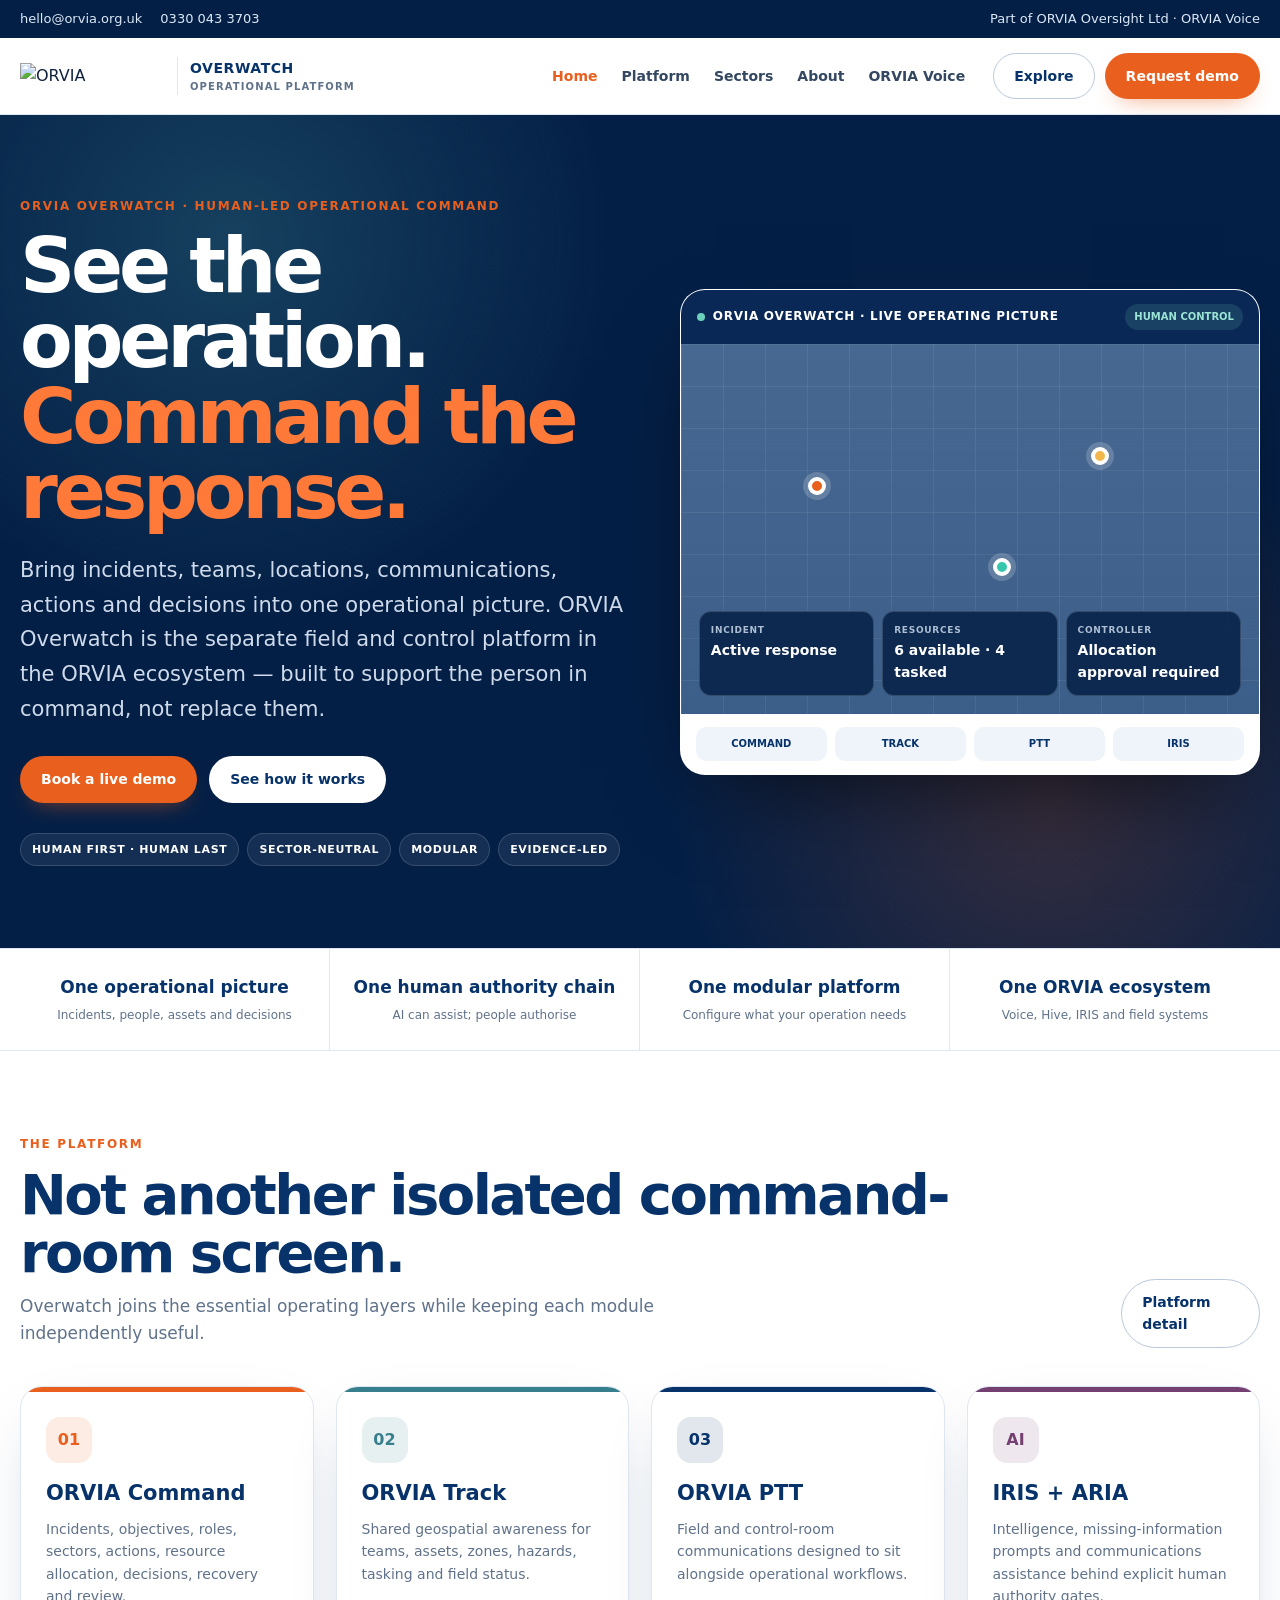
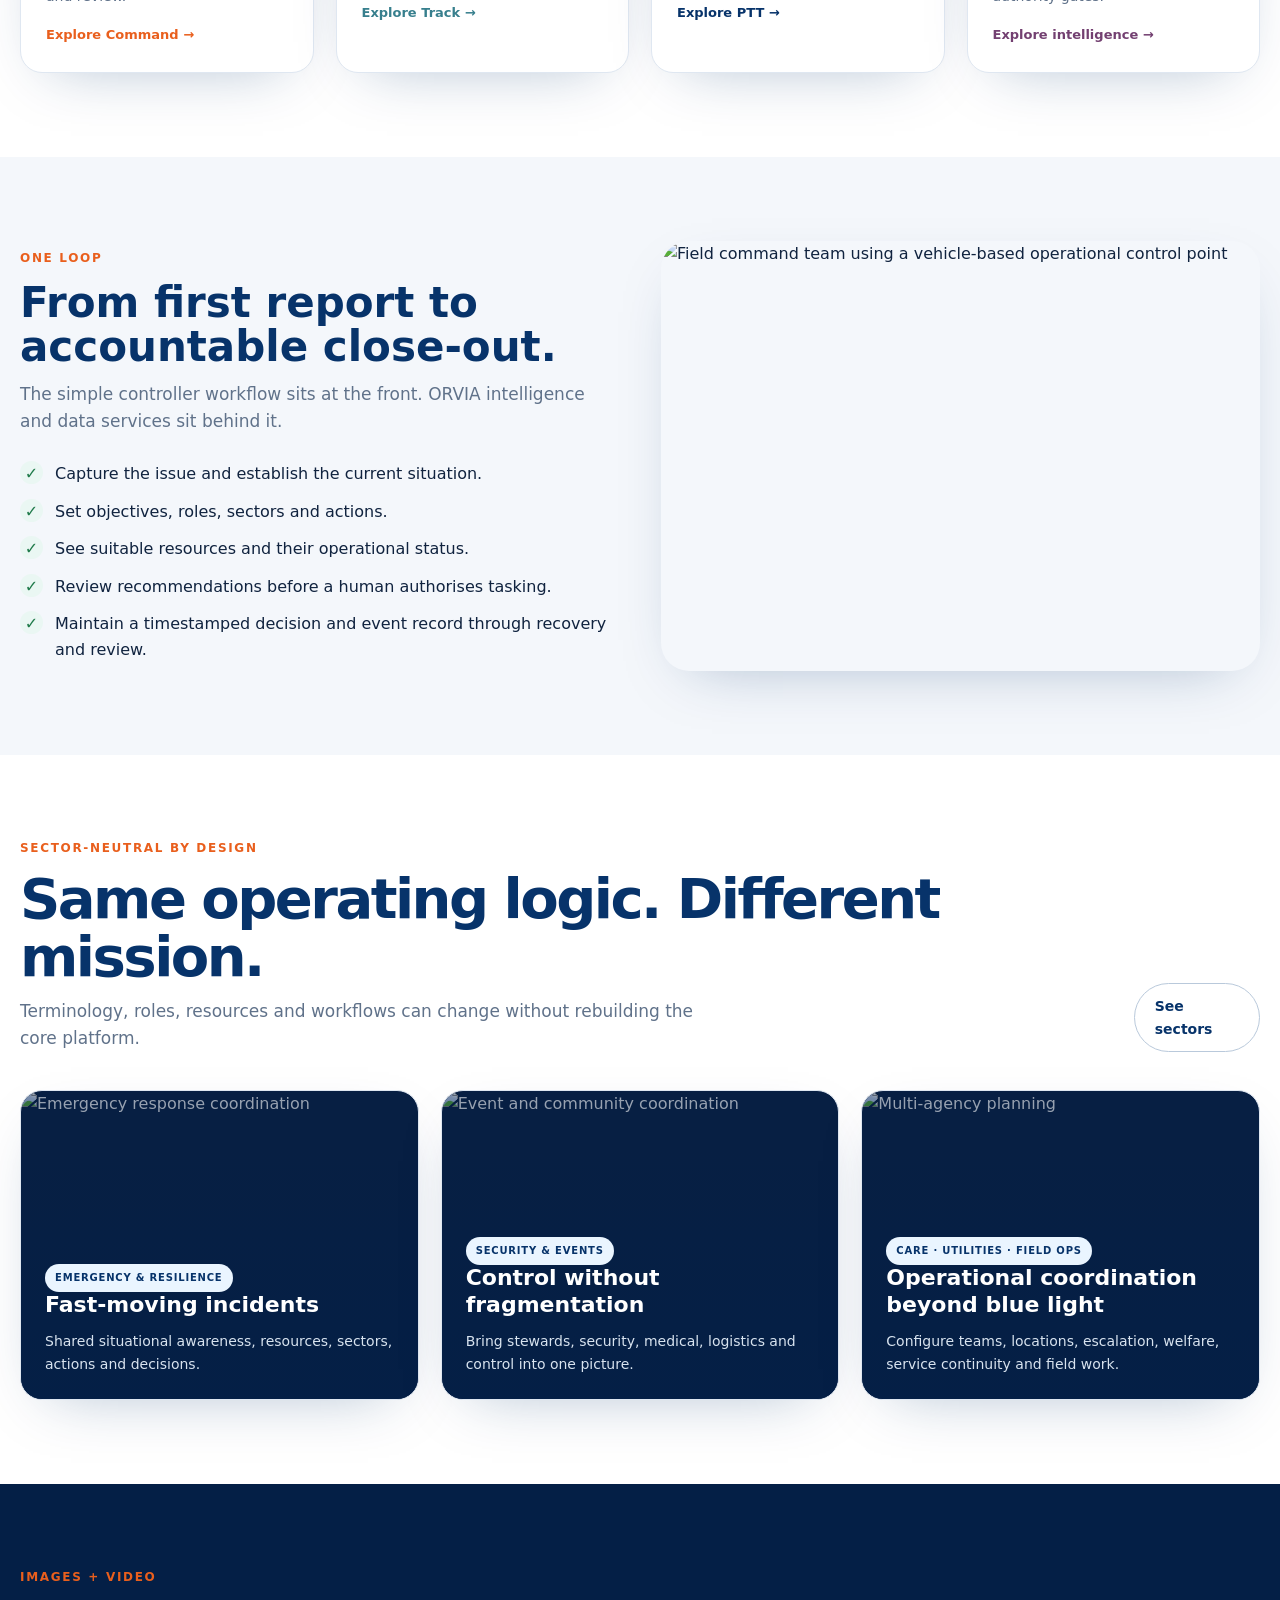
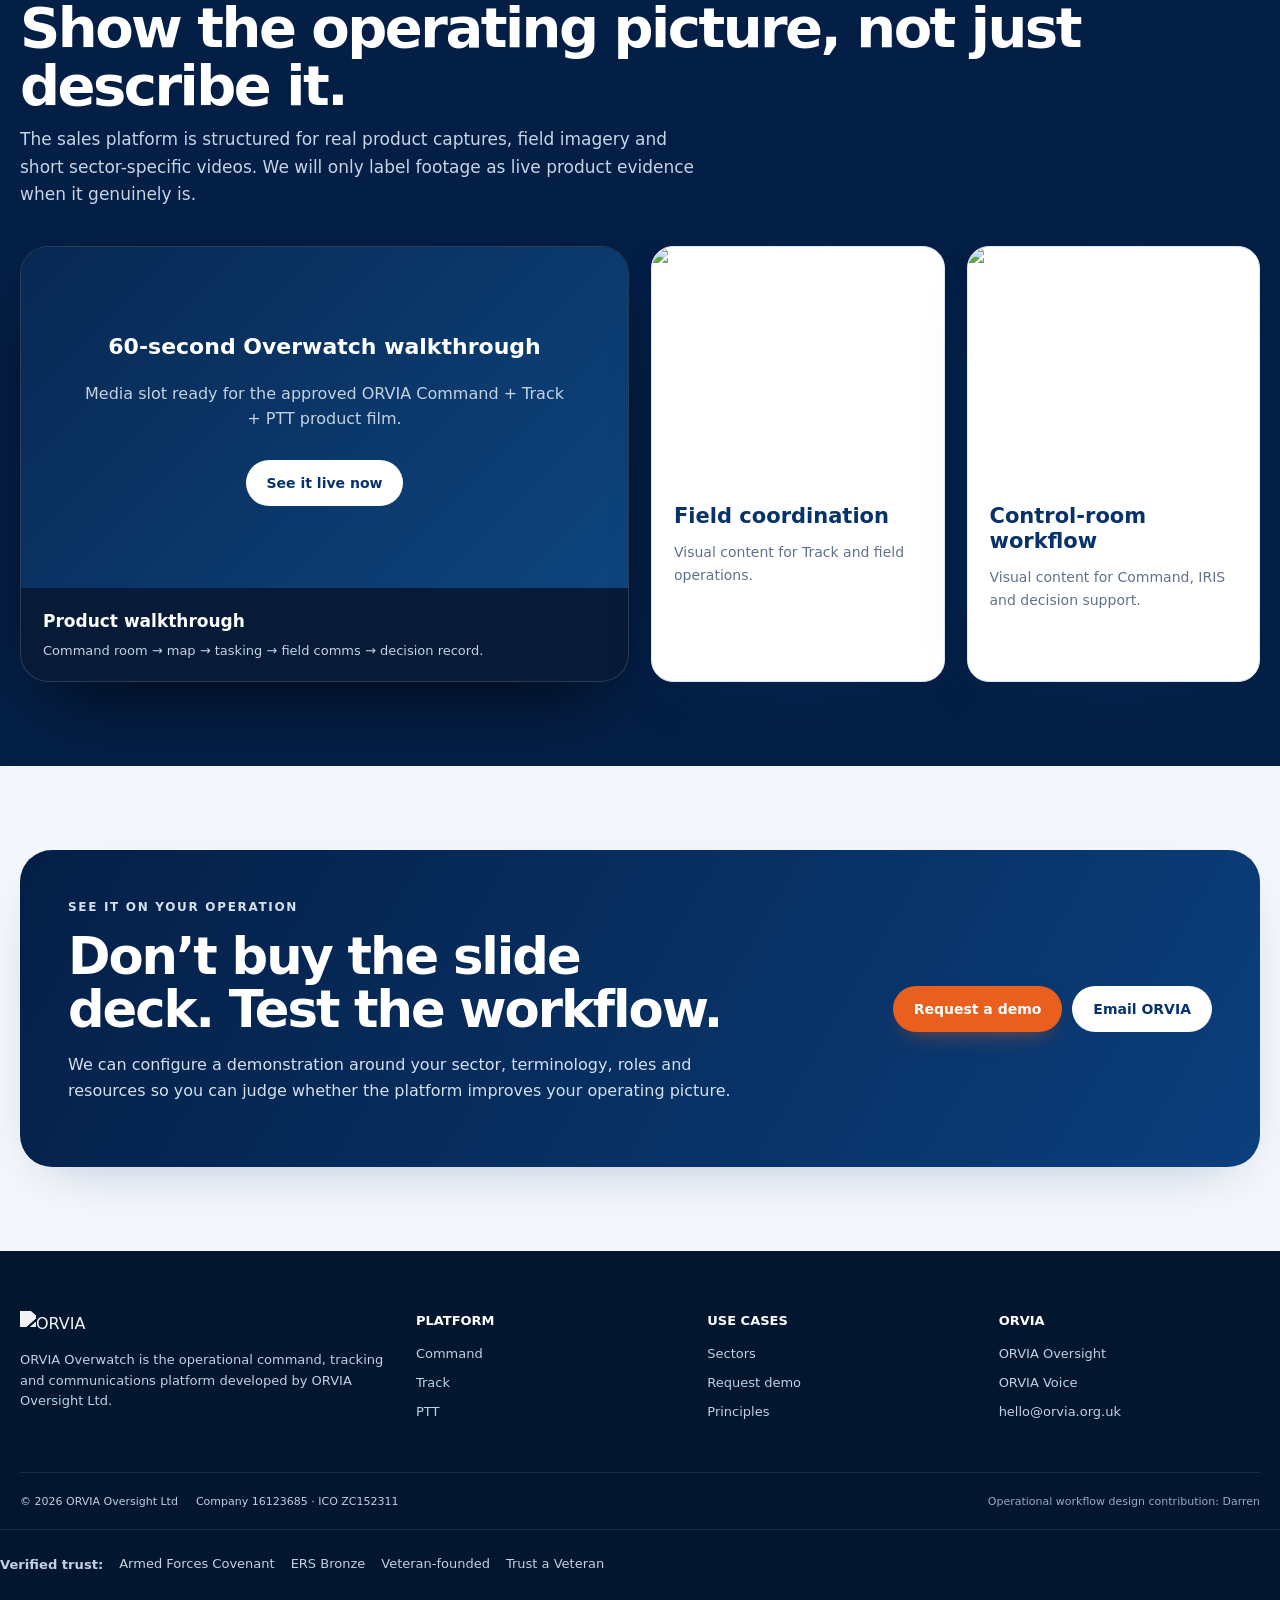
==== commit b73d181c: "Use single footer with integrated ORVIA trust links" ====
--- a/index.html
+++ b/index.html
@@ -8,19 +8,11 @@
 <section class="section section-white"><div class="wrap"><div class="section-header"><div><p class="eyebrow">SECTOR-NEUTRAL BY DESIGN</p><h2>Same operating logic. Different mission.</h2><p class="section-intro">Terminology, roles, resources and workflows can change without rebuilding the core platform.</p></div><a class="btn btn-outline" href="sectors.html">See sectors</a></div><div class="grid-3"><article class="card sector-card"><img src="https://orvia.org.uk/flood-street-response.jpg" alt="Emergency response coordination"><div class="sector-copy"><span class="pill">Emergency & resilience</span><h3>Fast-moving incidents</h3><p>Shared situational awareness, resources, sectors, actions and decisions.</p></div></article><article class="card sector-card"><img src="https://orvia.org.uk/community-street-coordination.jpg" alt="Event and community coordination"><div class="sector-copy"><span class="pill">Security & events</span><h3>Control without fragmentation</h3><p>Bring stewards, security, medical, logistics and control into one picture.</p></div></article><article class="card sector-card"><img src="https://orvia.org.uk/multi-agency-planning.jpg" alt="Multi-agency planning"><div class="sector-copy"><span class="pill">Care · utilities · field ops</span><h3>Operational coordination beyond blue light</h3><p>Configure teams, locations, escalation, welfare, service continuity and field work.</p></div></article></div></div></section>
 <section class="section section-dark"><div class="wrap"><div class="section-header"><div><p class="eyebrow">IMAGES + VIDEO</p><h2>Show the operating picture, not just describe it.</h2><p class="section-intro">The sales platform is structured for real product captures, field imagery and short sector-specific videos. We will only label footage as live product evidence when it genuinely is.</p></div></div><div class="grid-2"><div class="video-shell"><div style="aspect-ratio:16/9;display:grid;place-items:center;background:linear-gradient(135deg,#082853,#0d457e);padding:30px;text-align:center"><div><strong style="font-size:22px">60-second Overwatch walkthrough</strong><p style="color:#c4d2e2;max-width:480px">Media slot ready for the approved ORVIA Command + Track + PTT product film.</p><a class="btn btn-light" href="contact.html" style="margin-top:12px">See it live now</a></div></div><div class="video-copy"><strong>Product walkthrough</strong><p>Command room → map → tasking → field comms → decision record.</p></div></div><div class="grid-2"><article class="card media-card"><img src="https://orvia.org.uk/track-field-coordination.jpg" alt="Field team coordinating with a live map"><div class="card-body"><h3>Field coordination</h3><p>Visual content for Track and field operations.</p></div></article><article class="card media-card"><img src="https://orvia.org.uk/incident-room-planning.jpg" alt="Incident room planning"><div class="card-body"><h3>Control-room workflow</h3><p>Visual content for Command, IRIS and decision support.</p></div></article></div></div></div></section>
 <section class="section"><div class="wrap cta"><div class="cta-grid"><div><p class="eyebrow">SEE IT ON YOUR OPERATION</p><h2>Don’t buy the slide deck. Test the workflow.</h2><p>We can configure a demonstration around your sector, terminology, roles and resources so you can judge whether the platform improves your operating picture.</p></div><div class="cta-actions"><a class="btn btn-primary" href="contact.html">Request a demo</a><a class="btn btn-light" href="mailto:hello@orvia.org.uk">Email ORVIA</a></div></div></div></section>
-<section class="orvia-trust-veterans" aria-label="ORVIA trust and Armed Forces commitments" style="padding:28px 20px;border-top:1px solid rgba(127,127,127,.22);border-bottom:1px solid rgba(127,127,127,.22);background:rgba(127,127,127,.04)">
-  <div style="max-width:1180px;margin:0 auto;display:grid;gap:14px">
-    <div>
-      <p style="margin:0 0 6px;font-size:.78rem;font-weight:800;letter-spacing:.12em;text-transform:uppercase">ORVIA TRUST &amp; VETERANS</p>
-      <h2 style="margin:0 0 8px;font-size:clamp(1.35rem,2vw,2rem)">Verified commitments. Clear public evidence.</h2>
-      <p style="margin:0;max-width:850px">ORVIA Oversight Ltd is veteran-founded, a registered Armed Forces Covenant signatory and a Defence Employer Recognition Scheme Bronze Award holder. ORVIA also has a verified public Trust a Veteran profile.</p>
-    </div>
-    <div style="display:flex;flex-wrap:wrap;gap:10px">
-      <a href="https://orvia.org.uk/veterans" style="font-weight:700">Veterans at ORVIA →</a>
-      <a href="https://www.trustaveteran.com/team/orvia" target="_blank" rel="noopener" style="font-weight:700">Trust a Veteran profile →</a>
-      <a href="https://www.armedforcescovenant.gov.uk/" target="_blank" rel="noopener" style="font-weight:700">Armed Forces Covenant →</a>
-    </div>
-    <p style="margin:0;font-size:.84rem;opacity:.78">ERS Bronze is the current verified recognition level. Silver and Gold are ambitions only and are not claimed as awarded.</p>
-  </div>
-</section>
-<footer class="footer"><div class="wrap"><div class="footer-grid"><div class="footer-brand"><img src="https://orvia.org.uk/assets/orvia-logo.png" alt="ORVIA"><p>ORVIA Overwatch is the operational command, tracking and communications platform developed by ORVIA Oversight Ltd.</p></div><div><h3>PLATFORM</h3><a href="platform.html">Command</a><a href="platform.html#track">Track</a><a href="platform.html#ptt">PTT</a></div><div><h3>USE CASES</h3><a href="sectors.html">Sectors</a><a href="contact.html">Request demo</a><a href="about.html">Principles</a></div><div><h3>ORVIA</h3><a href="https://orvia.org.uk">ORVIA Oversight</a><a href="https://orviavoice.co.uk">ORVIA Voice</a><a href="mailto:hello@orvia.org.uk">hello@orvia.org.uk</a></div></div><div class="footer-bottom"><span>© 2026 ORVIA Oversight Ltd</span><span>Company 16123685 · ICO ZC152311</span><span class="push credit">Operational workflow design contribution: Darren</span></div></div></footer><script src="script.js"></script></body></html>+<footer class="footer"><div class="wrap"><div class="footer-grid"><div class="footer-brand"><img src="https://orvia.org.uk/assets/orvia-logo.png" alt="ORVIA"><p>ORVIA Overwatch is the operational command, tracking and communications platform developed by ORVIA Oversight Ltd.</p></div><div><h3>PLATFORM</h3><a href="platform.html">Command</a><a href="platform.html#track">Track</a><a href="platform.html#ptt">PTT</a></div><div><h3>USE CASES</h3><a href="sectors.html">Sectors</a><a href="contact.html">Request demo</a><a href="about.html">Principles</a></div><div><h3>ORVIA</h3><a href="https://orvia.org.uk">ORVIA Oversight</a><a href="https://orviavoice.co.uk">ORVIA Voice</a><a href="mailto:hello@orvia.org.uk">hello@orvia.org.uk</a></div></div><div class="footer-bottom"><span>© 2026 ORVIA Oversight Ltd</span><span>Company 16123685 · ICO ZC152311</span><span class="push credit">Operational workflow design contribution: Darren</span></div></div><div class="orvia-footer-trust" style="margin-top:18px;padding-top:16px;border-top:1px solid rgba(127,127,127,.22);display:flex;flex-wrap:wrap;gap:8px 16px;align-items:center;font-size:.82rem">
+  <strong>Verified trust:</strong>
+  <a href="https://orvia.org.uk/veterans">Armed Forces Covenant</a>
+  <a href="https://orvia.org.uk/veterans">ERS Bronze</a>
+  <a href="https://orvia.org.uk/veterans">Veteran-founded</a>
+  <a href="https://www.trustaveteran.com/team/orvia" target="_blank" rel="noopener">Trust a Veteran</a>
+</div>
+</footer><script src="script.js"></script></body></html>
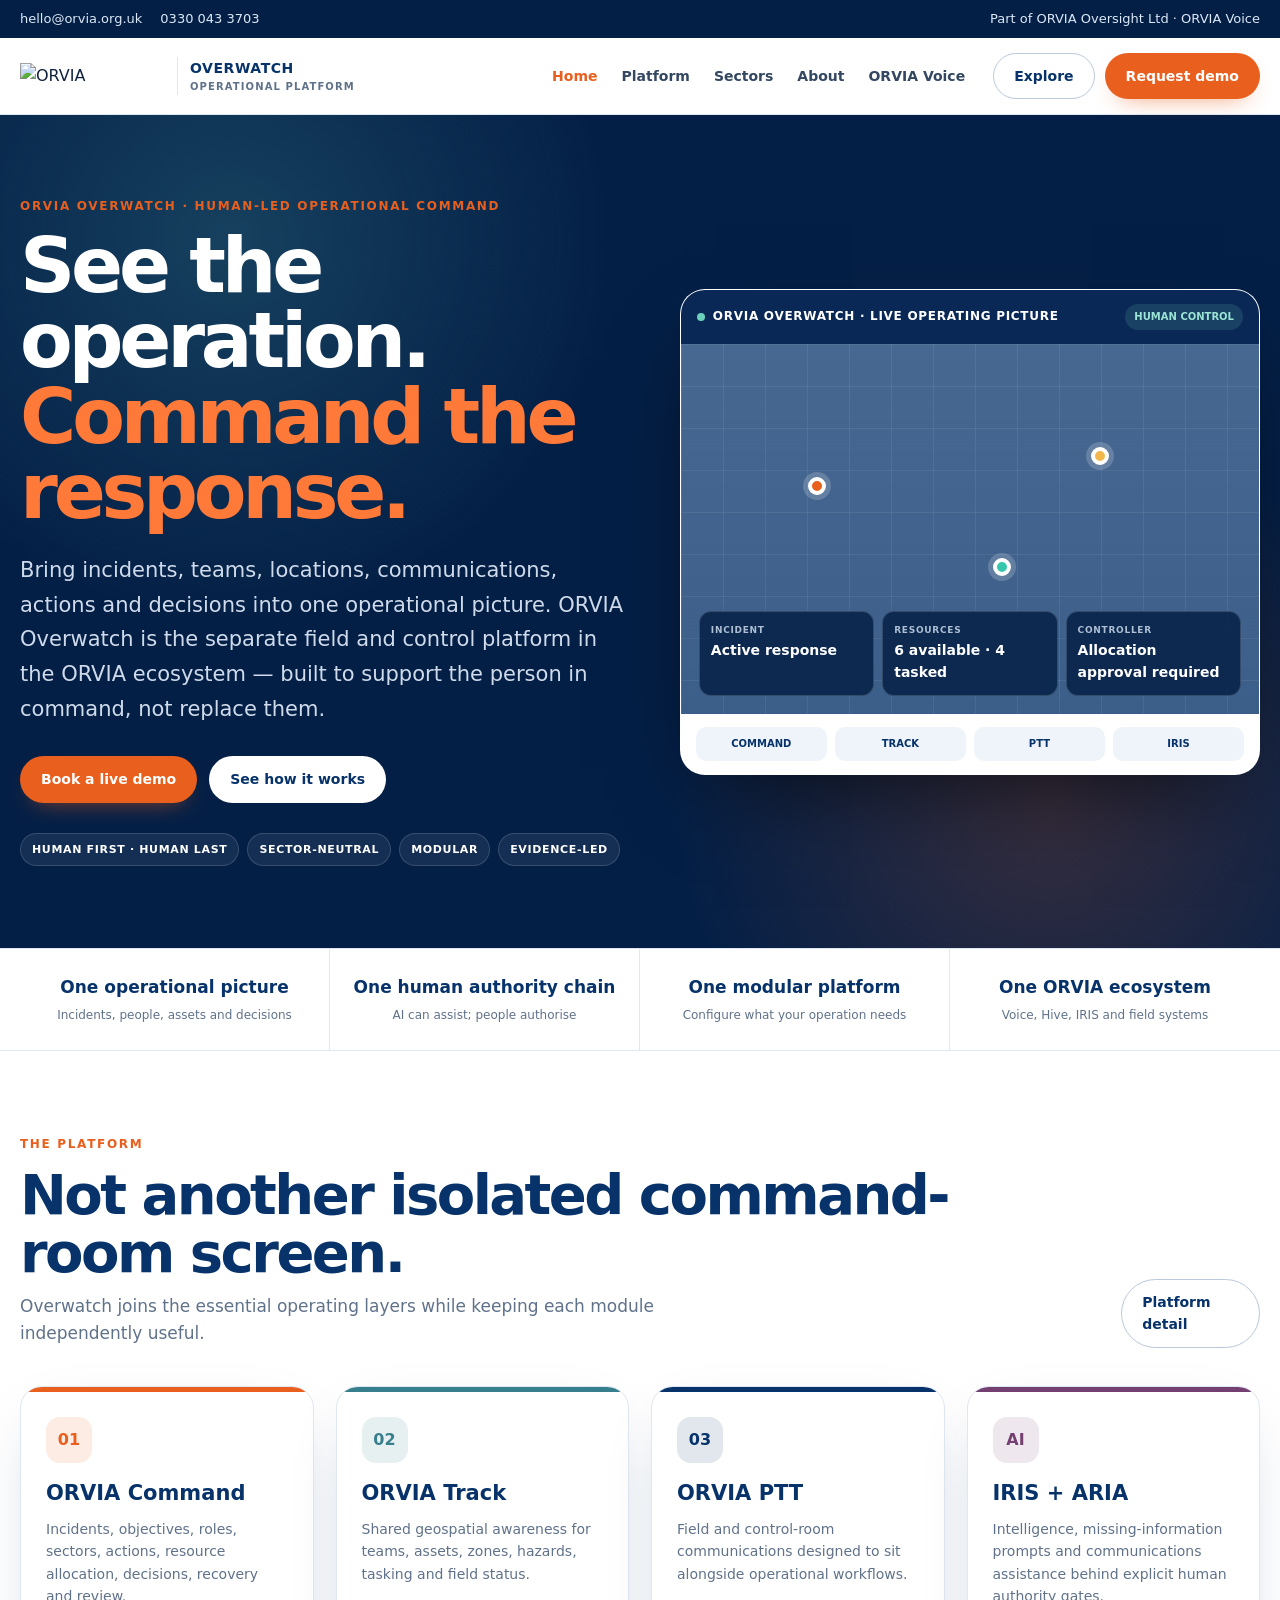
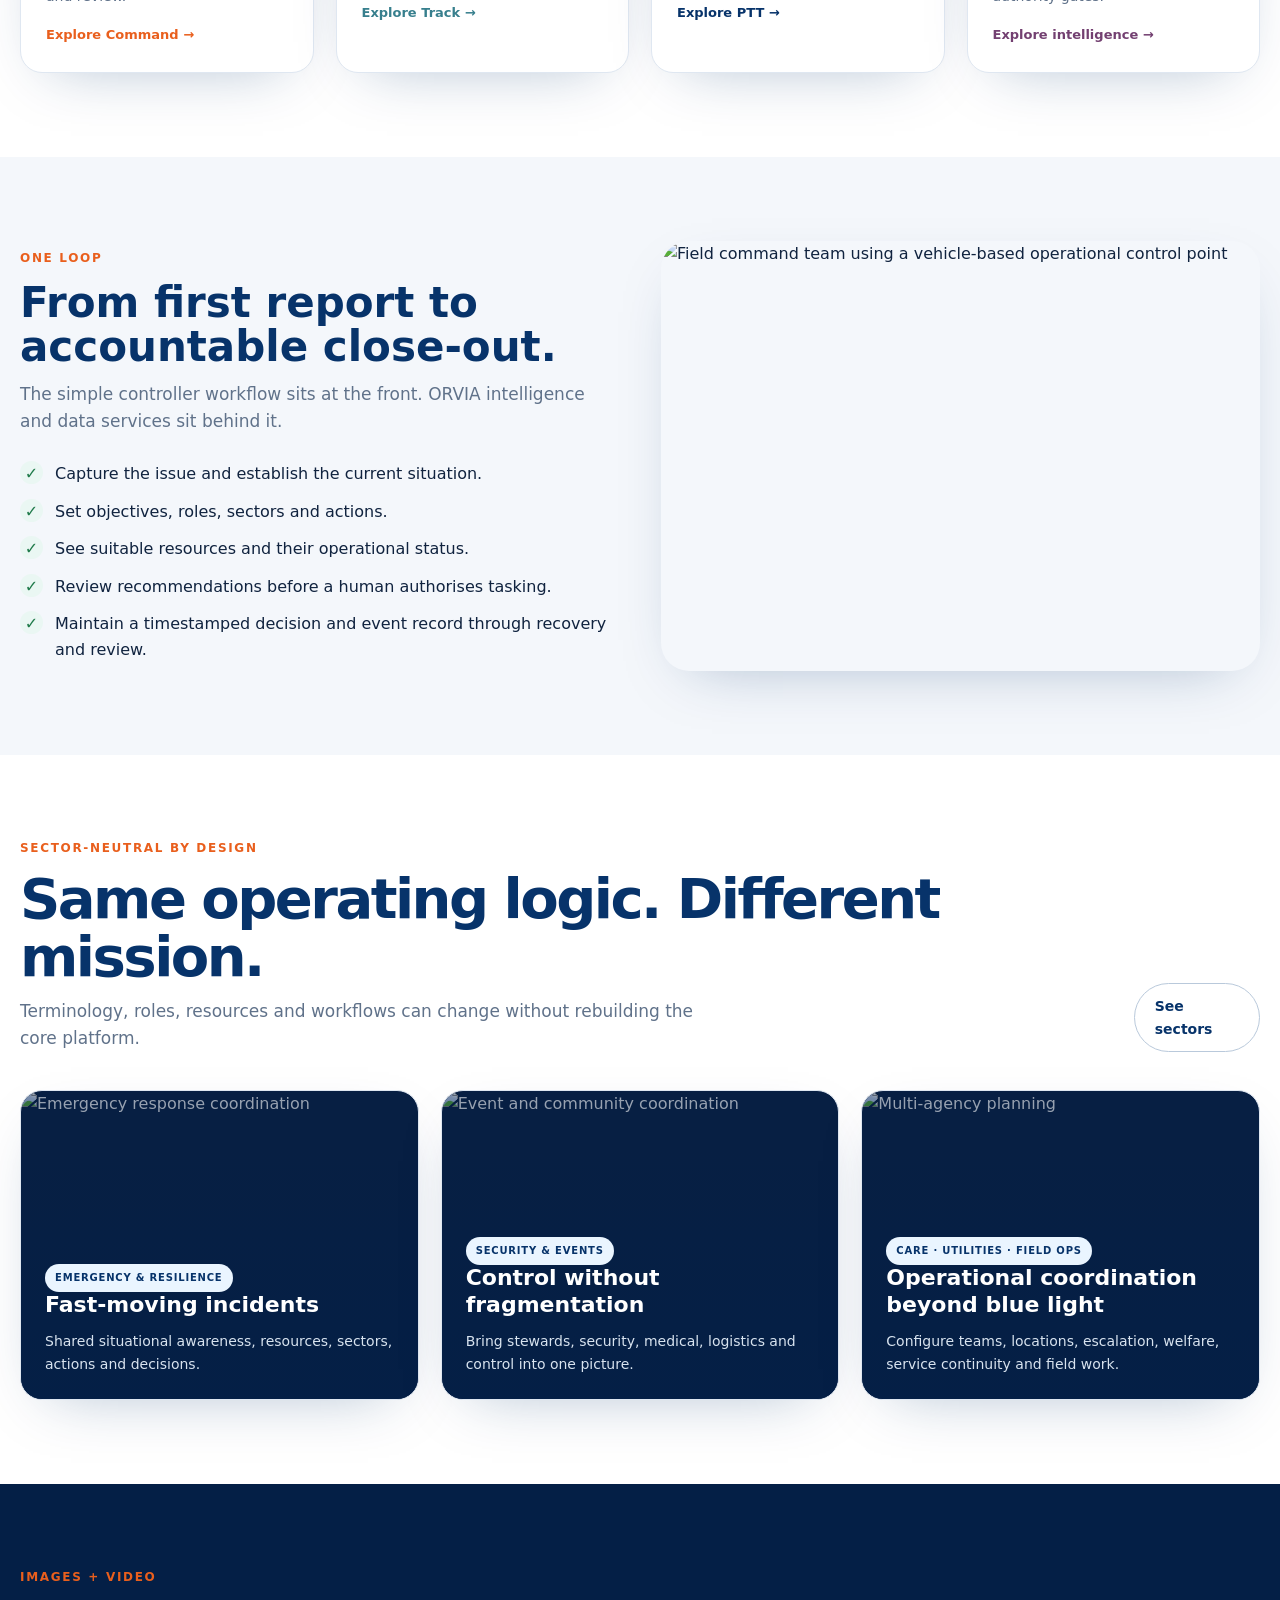
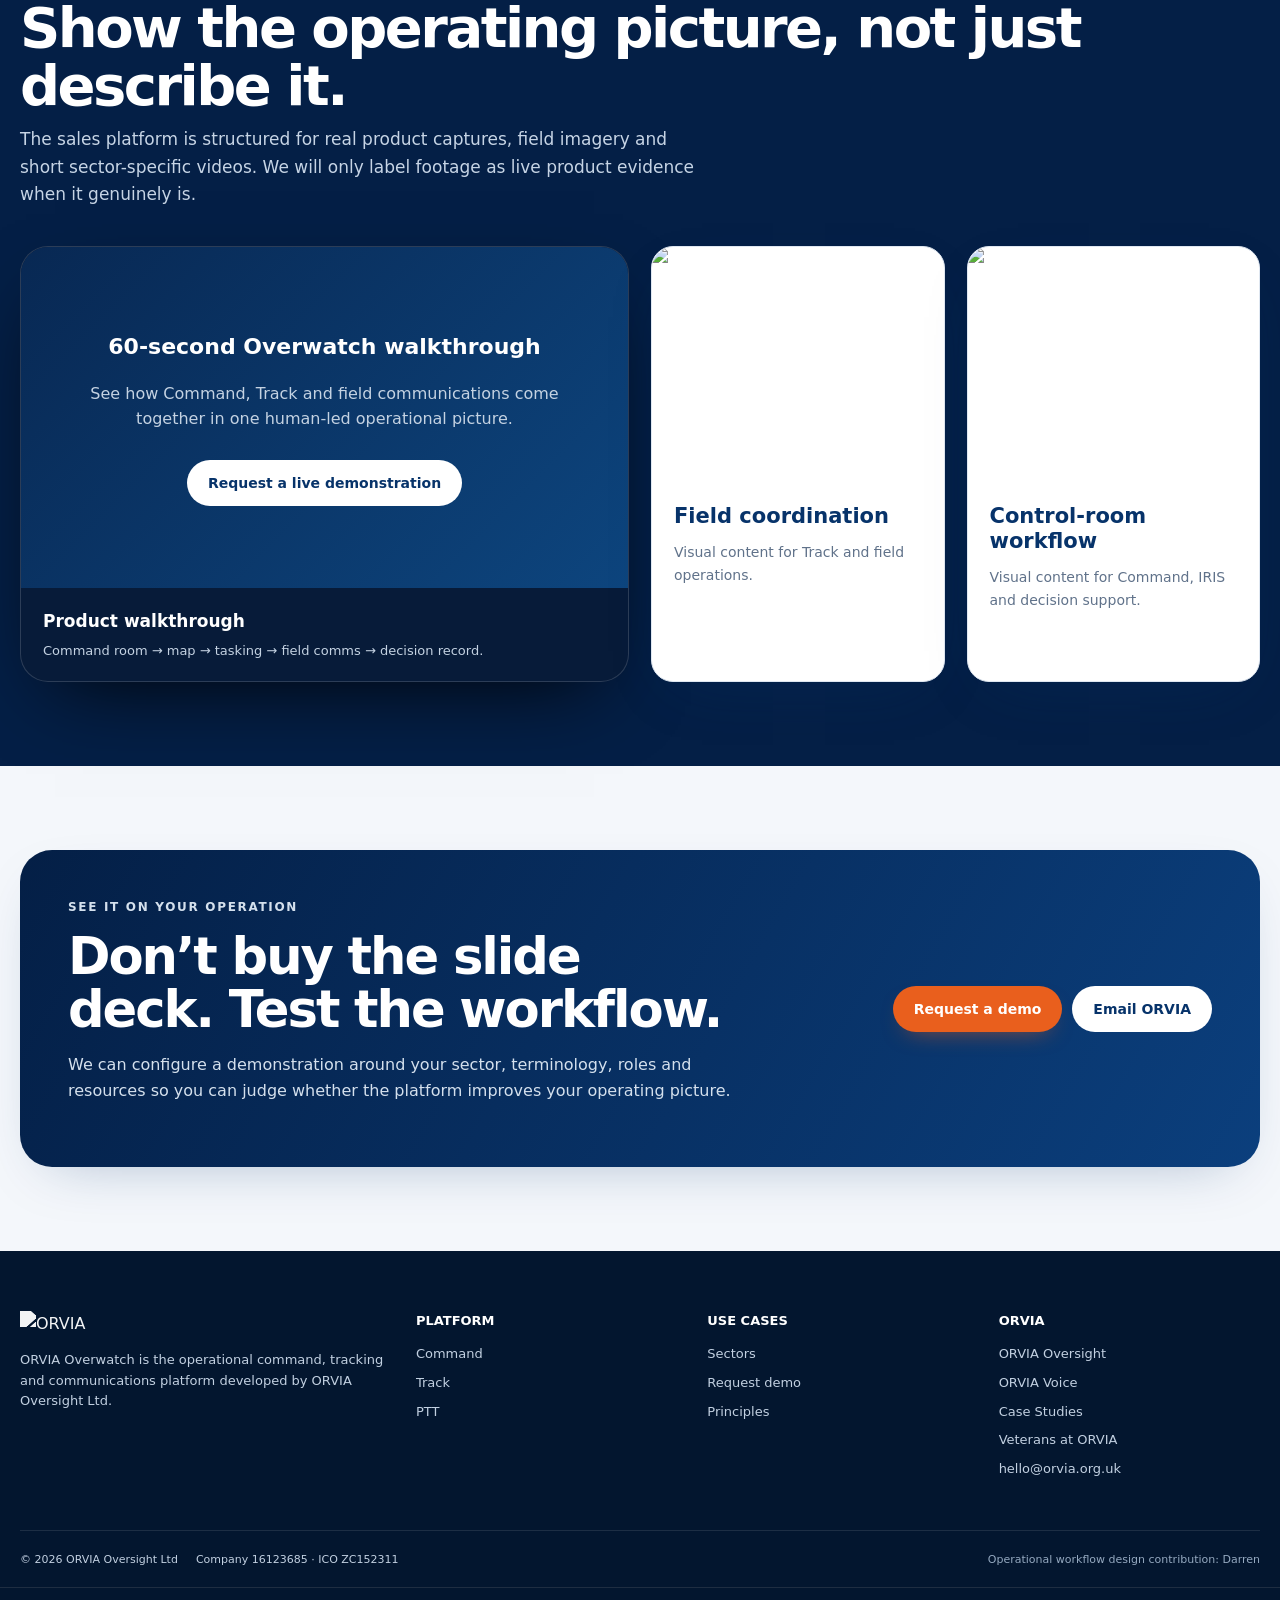
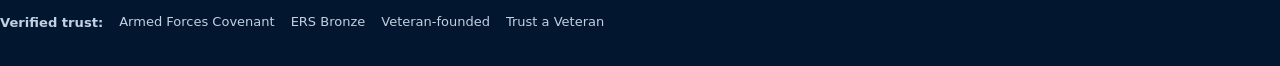
==== commit cbea774a: "Use single footer with integrated ORVIA trust links" ====
--- a/index.html
+++ b/index.html
@@ -6,9 +6,9 @@
 <section class="section section-white"><div class="wrap"><div class="section-header"><div><p class="eyebrow">THE PLATFORM</p><h2>Not another isolated command-room screen.</h2><p class="section-intro">Overwatch joins the essential operating layers while keeping each module independently useful.</p></div><a class="btn btn-outline" href="platform.html">Platform detail</a></div><div class="grid-4"><article class="card module-card" style="--accent:#e95f1d"><div class="card-body"><div class="module-icon">01</div><h3>ORVIA Command</h3><p>Incidents, objectives, roles, sectors, actions, resource allocation, decisions, recovery and review.</p><a class="link" href="platform.html#command">Explore Command →</a></div></article><article class="card module-card" style="--accent:#377f8d"><div class="card-body"><div class="module-icon">02</div><h3>ORVIA Track</h3><p>Shared geospatial awareness for teams, assets, zones, hazards, tasking and field status.</p><a class="link" href="platform.html#track">Explore Track →</a></div></article><article class="card module-card" style="--accent:#07336a"><div class="card-body"><div class="module-icon">03</div><h3>ORVIA PTT</h3><p>Field and control-room communications designed to sit alongside operational workflows.</p><a class="link" href="platform.html#ptt">Explore PTT →</a></div></article><article class="card module-card" style="--accent:#734071"><div class="card-body"><div class="module-icon">AI</div><h3>IRIS + ARIA</h3><p>Intelligence, missing-information prompts and communications assistance behind explicit human authority gates.</p><a class="link" href="platform.html#intelligence">Explore intelligence →</a></div></article></div></div></section>
 <section class="section"><div class="wrap split"><div><p class="eyebrow">ONE LOOP</p><h2 style="margin:0;color:var(--navy);font-size:42px;line-height:1.05">From first report to accountable close-out.</h2><p class="section-intro">The simple controller workflow sits at the front. ORVIA intelligence and data services sit behind it.</p><ul class="check-list"><li>Capture the issue and establish the current situation.</li><li>Set objectives, roles, sectors and actions.</li><li>See suitable resources and their operational status.</li><li>Review recommendations before a human authorises tasking.</li><li>Maintain a timestamped decision and event record through recovery and review.</li></ul></div><div class="image-frame"><img src="https://orvia.org.uk/vehicle-tailgate-control.jpg" alt="Field command team using a vehicle-based operational control point"></div></div></section>
 <section class="section section-white"><div class="wrap"><div class="section-header"><div><p class="eyebrow">SECTOR-NEUTRAL BY DESIGN</p><h2>Same operating logic. Different mission.</h2><p class="section-intro">Terminology, roles, resources and workflows can change without rebuilding the core platform.</p></div><a class="btn btn-outline" href="sectors.html">See sectors</a></div><div class="grid-3"><article class="card sector-card"><img src="https://orvia.org.uk/flood-street-response.jpg" alt="Emergency response coordination"><div class="sector-copy"><span class="pill">Emergency & resilience</span><h3>Fast-moving incidents</h3><p>Shared situational awareness, resources, sectors, actions and decisions.</p></div></article><article class="card sector-card"><img src="https://orvia.org.uk/community-street-coordination.jpg" alt="Event and community coordination"><div class="sector-copy"><span class="pill">Security & events</span><h3>Control without fragmentation</h3><p>Bring stewards, security, medical, logistics and control into one picture.</p></div></article><article class="card sector-card"><img src="https://orvia.org.uk/multi-agency-planning.jpg" alt="Multi-agency planning"><div class="sector-copy"><span class="pill">Care · utilities · field ops</span><h3>Operational coordination beyond blue light</h3><p>Configure teams, locations, escalation, welfare, service continuity and field work.</p></div></article></div></div></section>
-<section class="section section-dark"><div class="wrap"><div class="section-header"><div><p class="eyebrow">IMAGES + VIDEO</p><h2>Show the operating picture, not just describe it.</h2><p class="section-intro">The sales platform is structured for real product captures, field imagery and short sector-specific videos. We will only label footage as live product evidence when it genuinely is.</p></div></div><div class="grid-2"><div class="video-shell"><div style="aspect-ratio:16/9;display:grid;place-items:center;background:linear-gradient(135deg,#082853,#0d457e);padding:30px;text-align:center"><div><strong style="font-size:22px">60-second Overwatch walkthrough</strong><p style="color:#c4d2e2;max-width:480px">Media slot ready for the approved ORVIA Command + Track + PTT product film.</p><a class="btn btn-light" href="contact.html" style="margin-top:12px">See it live now</a></div></div><div class="video-copy"><strong>Product walkthrough</strong><p>Command room → map → tasking → field comms → decision record.</p></div></div><div class="grid-2"><article class="card media-card"><img src="https://orvia.org.uk/track-field-coordination.jpg" alt="Field team coordinating with a live map"><div class="card-body"><h3>Field coordination</h3><p>Visual content for Track and field operations.</p></div></article><article class="card media-card"><img src="https://orvia.org.uk/incident-room-planning.jpg" alt="Incident room planning"><div class="card-body"><h3>Control-room workflow</h3><p>Visual content for Command, IRIS and decision support.</p></div></article></div></div></div></section>
+<section class="section section-dark"><div class="wrap"><div class="section-header"><div><p class="eyebrow">IMAGES + VIDEO</p><h2>Show the operating picture, not just describe it.</h2><p class="section-intro">The sales platform is structured for real product captures, field imagery and short sector-specific videos. We will only label footage as live product evidence when it genuinely is.</p></div></div><div class="grid-2"><div class="video-shell"><div style="aspect-ratio:16/9;display:grid;place-items:center;background:linear-gradient(135deg,#082853,#0d457e);padding:30px;text-align:center"><div><strong style="font-size:22px">60-second Overwatch walkthrough</strong><p style="color:#c4d2e2;max-width:480px">See how Command, Track and field communications come together in one human-led operational picture.</p><a class="btn btn-light" href="contact.html" style="margin-top:12px">Request a live demonstration</a></div></div><div class="video-copy"><strong>Product walkthrough</strong><p>Command room → map → tasking → field comms → decision record.</p></div></div><div class="grid-2"><article class="card media-card"><img src="https://orvia.org.uk/track-field-coordination.jpg" alt="Field team coordinating with a live map"><div class="card-body"><h3>Field coordination</h3><p>Visual content for Track and field operations.</p></div></article><article class="card media-card"><img src="https://orvia.org.uk/incident-room-planning.jpg" alt="Incident room planning"><div class="card-body"><h3>Control-room workflow</h3><p>Visual content for Command, IRIS and decision support.</p></div></article></div></div></div></section>
 <section class="section"><div class="wrap cta"><div class="cta-grid"><div><p class="eyebrow">SEE IT ON YOUR OPERATION</p><h2>Don’t buy the slide deck. Test the workflow.</h2><p>We can configure a demonstration around your sector, terminology, roles and resources so you can judge whether the platform improves your operating picture.</p></div><div class="cta-actions"><a class="btn btn-primary" href="contact.html">Request a demo</a><a class="btn btn-light" href="mailto:hello@orvia.org.uk">Email ORVIA</a></div></div></div></section>
-<footer class="footer"><div class="wrap"><div class="footer-grid"><div class="footer-brand"><img src="https://orvia.org.uk/assets/orvia-logo.png" alt="ORVIA"><p>ORVIA Overwatch is the operational command, tracking and communications platform developed by ORVIA Oversight Ltd.</p></div><div><h3>PLATFORM</h3><a href="platform.html">Command</a><a href="platform.html#track">Track</a><a href="platform.html#ptt">PTT</a></div><div><h3>USE CASES</h3><a href="sectors.html">Sectors</a><a href="contact.html">Request demo</a><a href="about.html">Principles</a></div><div><h3>ORVIA</h3><a href="https://orvia.org.uk">ORVIA Oversight</a><a href="https://orviavoice.co.uk">ORVIA Voice</a><a href="mailto:hello@orvia.org.uk">hello@orvia.org.uk</a></div></div><div class="footer-bottom"><span>© 2026 ORVIA Oversight Ltd</span><span>Company 16123685 · ICO ZC152311</span><span class="push credit">Operational workflow design contribution: Darren</span></div></div><div class="orvia-footer-trust" style="margin-top:18px;padding-top:16px;border-top:1px solid rgba(127,127,127,.22);display:flex;flex-wrap:wrap;gap:8px 16px;align-items:center;font-size:.82rem">
+<footer class="footer"><div class="wrap"><div class="footer-grid"><div class="footer-brand"><img src="https://orvia.org.uk/assets/orvia-logo.png" alt="ORVIA"><p>ORVIA Overwatch is the operational command, tracking and communications platform developed by ORVIA Oversight Ltd.</p></div><div><h3>PLATFORM</h3><a href="platform.html">Command</a><a href="platform.html#track">Track</a><a href="platform.html#ptt">PTT</a></div><div><h3>USE CASES</h3><a href="sectors.html">Sectors</a><a href="contact.html">Request demo</a><a href="about.html">Principles</a></div><div><h3>ORVIA</h3><a href="https://orvia.org.uk">ORVIA Oversight</a><a href="https://orviavoice.co.uk">ORVIA Voice</a><a href="https://orvia.org.uk/case-studies">Case Studies</a><a href="https://orvia.org.uk/veterans">Veterans at ORVIA</a><a href="mailto:hello@orvia.org.uk">hello@orvia.org.uk</a></div></div><div class="footer-bottom"><span>© 2026 ORVIA Oversight Ltd</span><span>Company 16123685 · ICO ZC152311</span><span class="push credit">Operational workflow design contribution: Darren</span></div></div><div class="orvia-footer-trust" style="margin-top:18px;padding-top:16px;border-top:1px solid rgba(127,127,127,.22);display:flex;flex-wrap:wrap;gap:8px 16px;align-items:center;font-size:.82rem">
   <strong>Verified trust:</strong>
   <a href="https://orvia.org.uk/veterans">Armed Forces Covenant</a>
   <a href="https://orvia.org.uk/veterans">ERS Bronze</a>
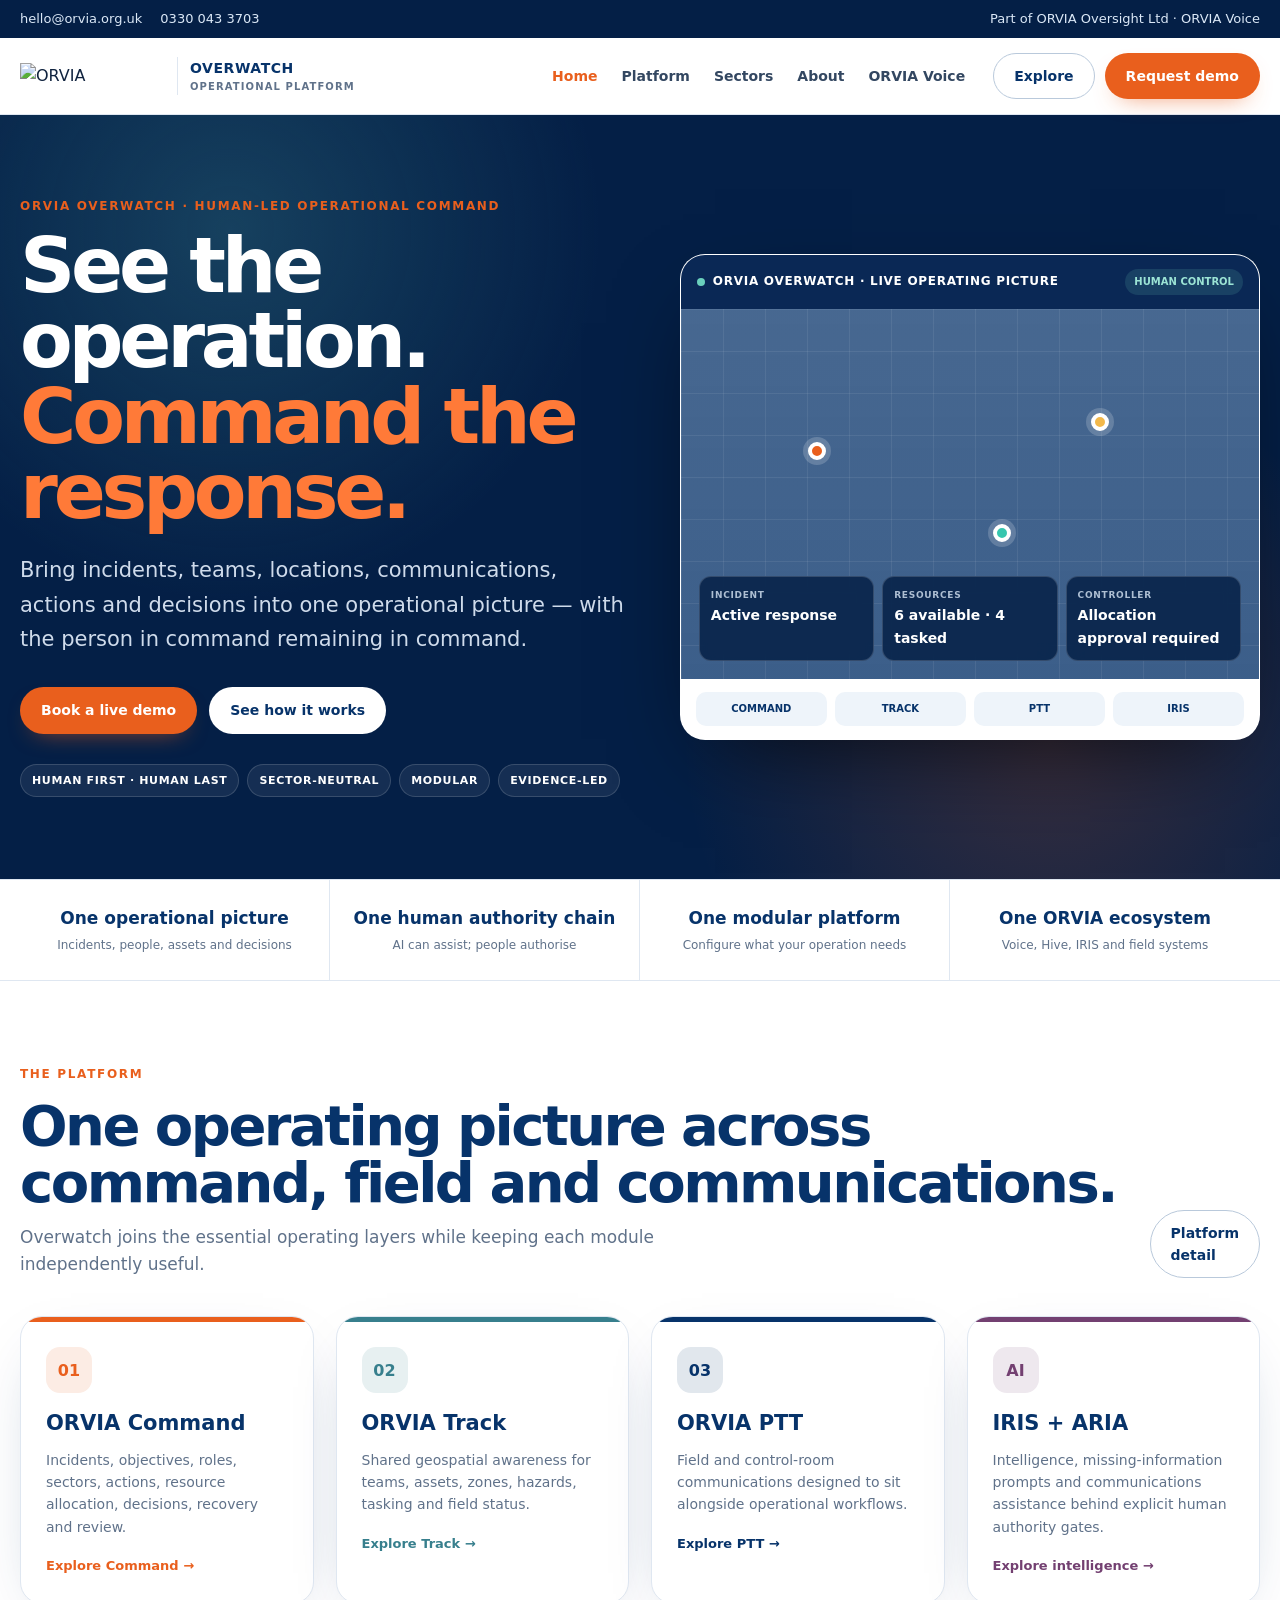
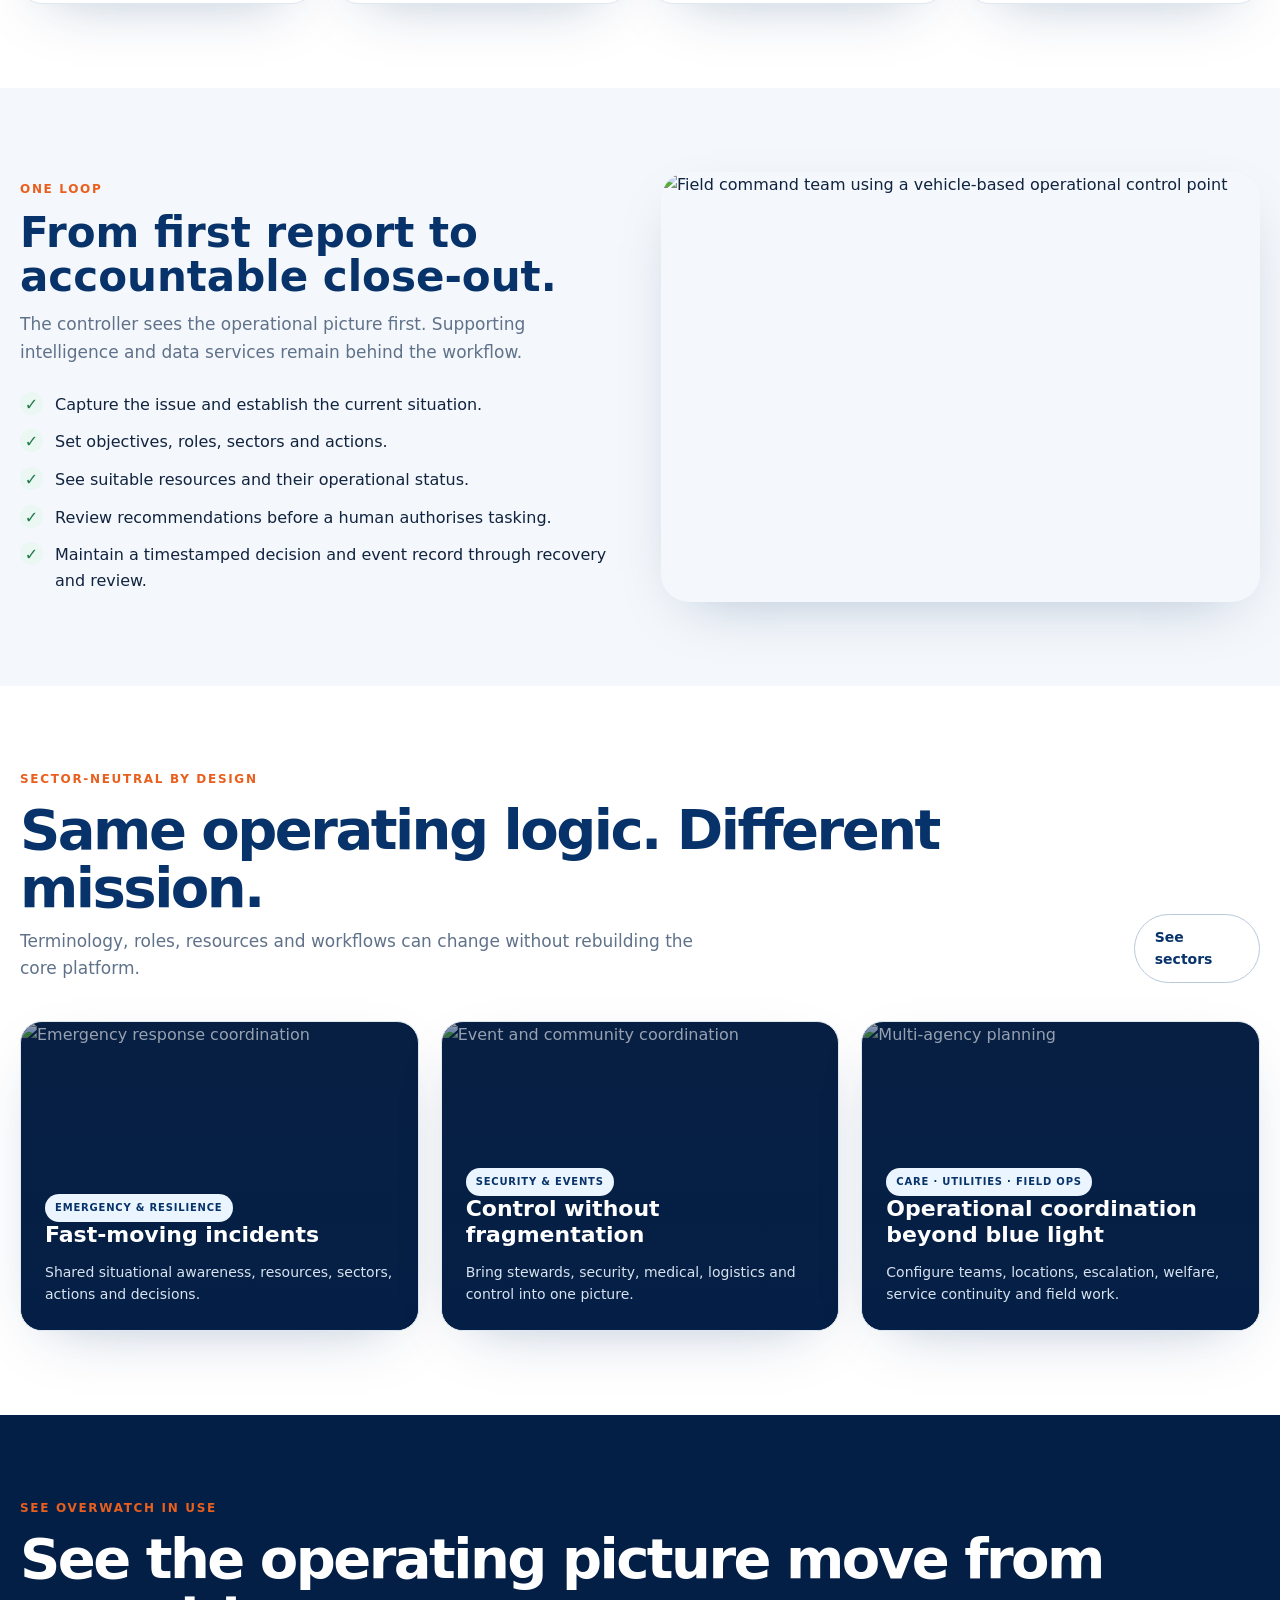
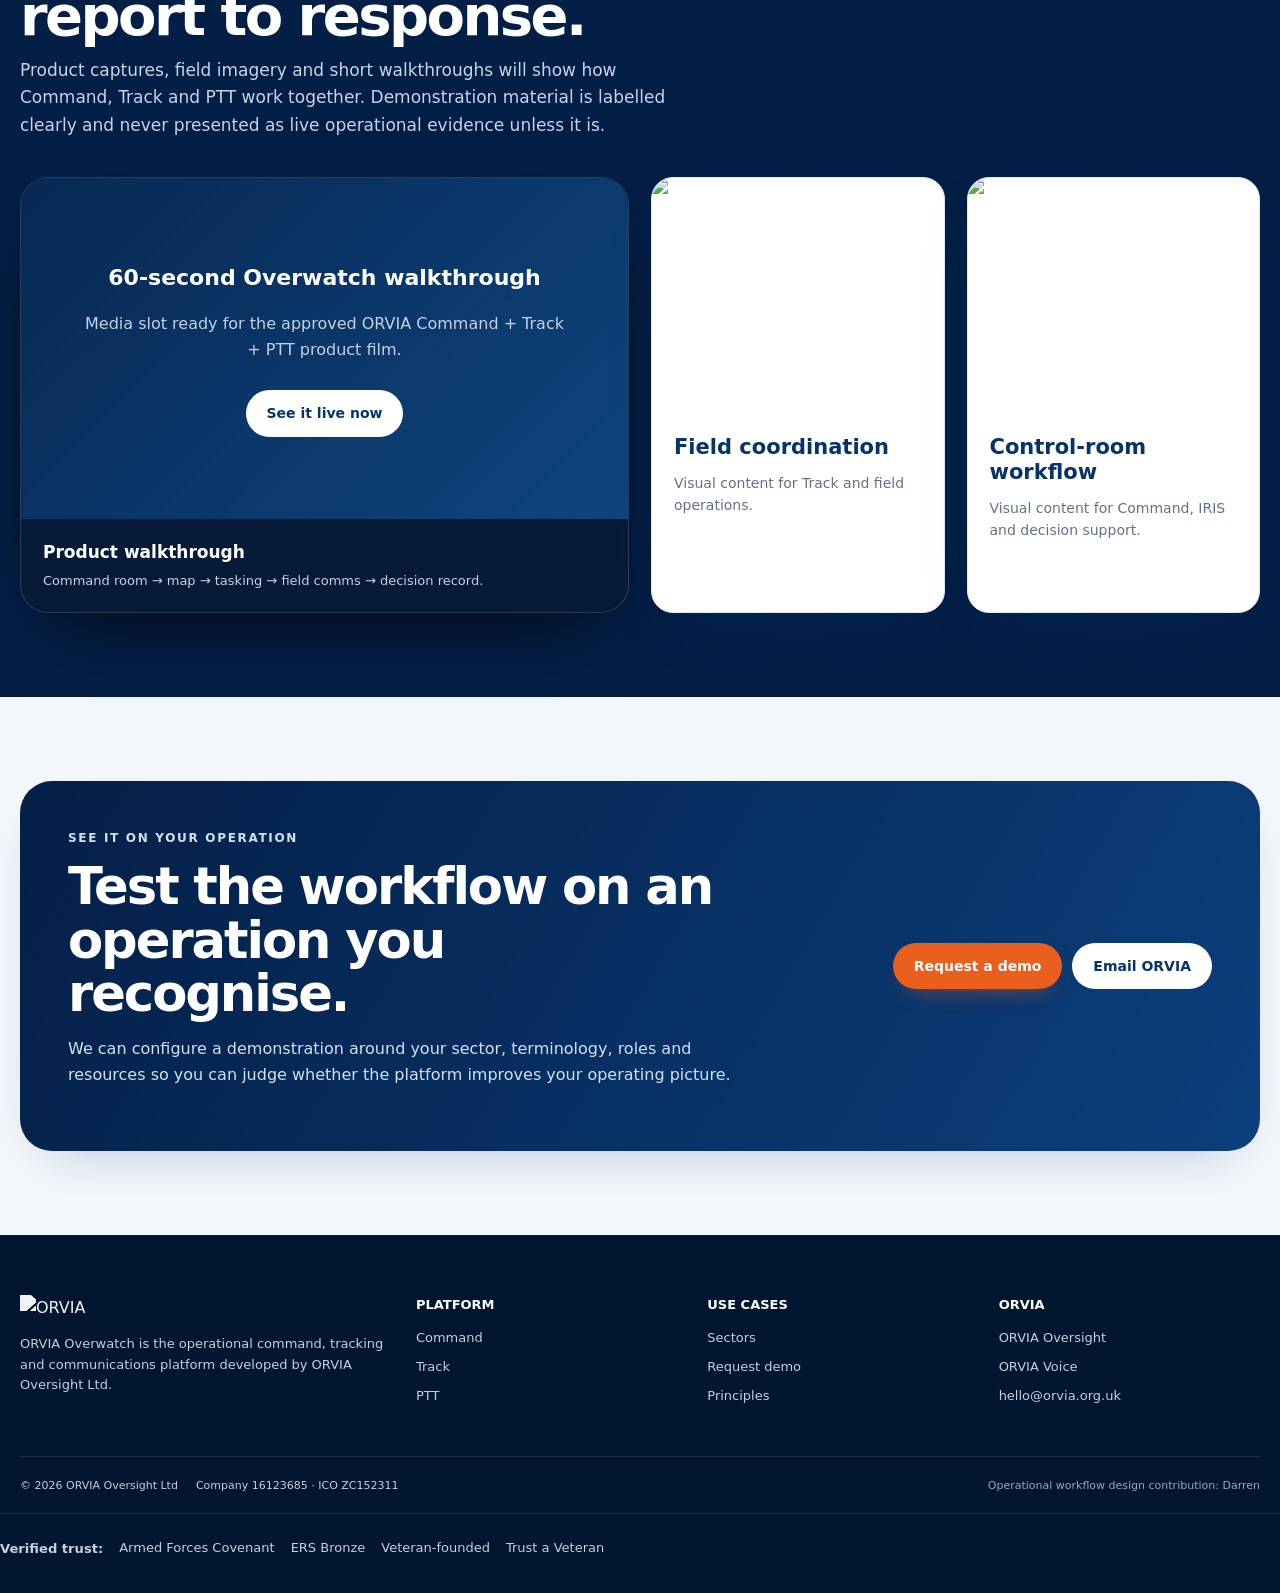
==== commit 1c625081: "Editorial pass: sharpen customer-facing proposition" ====
--- a/index.html
+++ b/index.html
@@ -1,14 +1,14 @@
 <!doctype html><html lang="en-GB"><head><meta charset="utf-8"><meta name="viewport" content="width=device-width,initial-scale=1"><title>ORVIA Overwatch | Operational command, tracking and communications</title><meta name="description" content="ORVIA Overwatch brings Command, Track and PTT into one human-led operational picture for emergency, security, events, care, utilities and field teams."><link rel="stylesheet" href="styles.css"></head><body>
 <div class="utility"><div class="wrap"><a href="mailto:hello@orvia.org.uk">hello@orvia.org.uk</a><a href="tel:03300433703">0330 043 3703</a><span class="push">Part of <a href="https://orvia.org.uk">ORVIA Oversight Ltd</a> · <a href="https://orviavoice.co.uk">ORVIA Voice</a></span></div></div>
 <header class="site-header"><div class="wrap nav"><a class="brand" href="index.html"><img src="https://orvia.org.uk/assets/orvia-logo.png" alt="ORVIA"><span class="brand-copy"><strong>OVERWATCH</strong><small>OPERATIONAL PLATFORM</small></span></a><button class="menu-toggle" type="button" aria-label="Open navigation">☰</button><nav class="nav-links"><a href="index.html" aria-current="page">Home</a><a href="platform.html">Platform</a><a href="sectors.html">Sectors</a><a href="about.html">About</a><a href="https://orviavoice.co.uk">ORVIA Voice</a></nav><div class="nav-actions"><a class="btn btn-outline" href="platform.html">Explore</a><a class="btn btn-primary" href="contact.html">Request demo</a></div></div></header>
-<section class="hero"><div class="wrap hero-grid"><div><p class="eyebrow">ORVIA OVERWATCH · HUMAN-LED OPERATIONAL COMMAND</p><h1>See the operation.<br><span>Command the response.</span></h1><p class="lead">Bring incidents, teams, locations, communications, actions and decisions into one operational picture. ORVIA Overwatch is the separate field and control platform in the ORVIA ecosystem — built to support the person in command, not replace them.</p><div class="hero-actions"><a class="btn btn-primary" href="contact.html">Book a live demo</a><a class="btn btn-light" href="platform.html">See how it works</a></div><div class="trust-row"><span>HUMAN FIRST · HUMAN LAST</span><span>SECTOR-NEUTRAL</span><span>MODULAR</span><span>EVIDENCE-LED</span></div></div><div class="hero-visual"><div class="ops-shell"><div class="ops-bar"><span class="ops-dot"></span><strong>ORVIA OVERWATCH · LIVE OPERATING PICTURE</strong><span class="ops-status">HUMAN CONTROL</span></div><div class="ops-map"><div class="map-grid"></div><span class="map-pin pin-a"></span><span class="map-pin pin-b"></span><span class="map-pin pin-c"></span><div class="ops-cards"><div class="ops-card"><small>Incident</small><b>Active response</b></div><div class="ops-card"><small>Resources</small><b>6 available · 4 tasked</b></div><div class="ops-card"><small>Controller</small><b>Allocation approval required</b></div></div></div><div class="ops-footer"><span>COMMAND</span><span>TRACK</span><span>PTT</span><span>IRIS</span></div></div></div></div></section>
+<section class="hero"><div class="wrap hero-grid"><div><p class="eyebrow">ORVIA OVERWATCH · HUMAN-LED OPERATIONAL COMMAND</p><h1>See the operation.<br><span>Command the response.</span></h1><p class="lead">Bring incidents, teams, locations, communications, actions and decisions into one operational picture — with the person in command remaining in command.</p><div class="hero-actions"><a class="btn btn-primary" href="contact.html">Book a live demo</a><a class="btn btn-light" href="platform.html">See how it works</a></div><div class="trust-row"><span>HUMAN FIRST · HUMAN LAST</span><span>SECTOR-NEUTRAL</span><span>MODULAR</span><span>EVIDENCE-LED</span></div></div><div class="hero-visual"><div class="ops-shell"><div class="ops-bar"><span class="ops-dot"></span><strong>ORVIA OVERWATCH · LIVE OPERATING PICTURE</strong><span class="ops-status">HUMAN CONTROL</span></div><div class="ops-map"><div class="map-grid"></div><span class="map-pin pin-a"></span><span class="map-pin pin-b"></span><span class="map-pin pin-c"></span><div class="ops-cards"><div class="ops-card"><small>Incident</small><b>Active response</b></div><div class="ops-card"><small>Resources</small><b>6 available · 4 tasked</b></div><div class="ops-card"><small>Controller</small><b>Allocation approval required</b></div></div></div><div class="ops-footer"><span>COMMAND</span><span>TRACK</span><span>PTT</span><span>IRIS</span></div></div></div></div></section>
 <div class="proof-strip"><div class="wrap proof-grid"><div class="proof-item"><b>One operational picture</b><span>Incidents, people, assets and decisions</span></div><div class="proof-item"><b>One human authority chain</b><span>AI can assist; people authorise</span></div><div class="proof-item"><b>One modular platform</b><span>Configure what your operation needs</span></div><div class="proof-item"><b>One ORVIA ecosystem</b><span>Voice, Hive, IRIS and field systems</span></div></div></div>
-<section class="section section-white"><div class="wrap"><div class="section-header"><div><p class="eyebrow">THE PLATFORM</p><h2>Not another isolated command-room screen.</h2><p class="section-intro">Overwatch joins the essential operating layers while keeping each module independently useful.</p></div><a class="btn btn-outline" href="platform.html">Platform detail</a></div><div class="grid-4"><article class="card module-card" style="--accent:#e95f1d"><div class="card-body"><div class="module-icon">01</div><h3>ORVIA Command</h3><p>Incidents, objectives, roles, sectors, actions, resource allocation, decisions, recovery and review.</p><a class="link" href="platform.html#command">Explore Command →</a></div></article><article class="card module-card" style="--accent:#377f8d"><div class="card-body"><div class="module-icon">02</div><h3>ORVIA Track</h3><p>Shared geospatial awareness for teams, assets, zones, hazards, tasking and field status.</p><a class="link" href="platform.html#track">Explore Track →</a></div></article><article class="card module-card" style="--accent:#07336a"><div class="card-body"><div class="module-icon">03</div><h3>ORVIA PTT</h3><p>Field and control-room communications designed to sit alongside operational workflows.</p><a class="link" href="platform.html#ptt">Explore PTT →</a></div></article><article class="card module-card" style="--accent:#734071"><div class="card-body"><div class="module-icon">AI</div><h3>IRIS + ARIA</h3><p>Intelligence, missing-information prompts and communications assistance behind explicit human authority gates.</p><a class="link" href="platform.html#intelligence">Explore intelligence →</a></div></article></div></div></section>
-<section class="section"><div class="wrap split"><div><p class="eyebrow">ONE LOOP</p><h2 style="margin:0;color:var(--navy);font-size:42px;line-height:1.05">From first report to accountable close-out.</h2><p class="section-intro">The simple controller workflow sits at the front. ORVIA intelligence and data services sit behind it.</p><ul class="check-list"><li>Capture the issue and establish the current situation.</li><li>Set objectives, roles, sectors and actions.</li><li>See suitable resources and their operational status.</li><li>Review recommendations before a human authorises tasking.</li><li>Maintain a timestamped decision and event record through recovery and review.</li></ul></div><div class="image-frame"><img src="https://orvia.org.uk/vehicle-tailgate-control.jpg" alt="Field command team using a vehicle-based operational control point"></div></div></section>
+<section class="section section-white"><div class="wrap"><div class="section-header"><div><p class="eyebrow">THE PLATFORM</p><h2>One operating picture across command, field and communications.</h2><p class="section-intro">Overwatch joins the essential operating layers while keeping each module independently useful.</p></div><a class="btn btn-outline" href="platform.html">Platform detail</a></div><div class="grid-4"><article class="card module-card" style="--accent:#e95f1d"><div class="card-body"><div class="module-icon">01</div><h3>ORVIA Command</h3><p>Incidents, objectives, roles, sectors, actions, resource allocation, decisions, recovery and review.</p><a class="link" href="platform.html#command">Explore Command →</a></div></article><article class="card module-card" style="--accent:#377f8d"><div class="card-body"><div class="module-icon">02</div><h3>ORVIA Track</h3><p>Shared geospatial awareness for teams, assets, zones, hazards, tasking and field status.</p><a class="link" href="platform.html#track">Explore Track →</a></div></article><article class="card module-card" style="--accent:#07336a"><div class="card-body"><div class="module-icon">03</div><h3>ORVIA PTT</h3><p>Field and control-room communications designed to sit alongside operational workflows.</p><a class="link" href="platform.html#ptt">Explore PTT →</a></div></article><article class="card module-card" style="--accent:#734071"><div class="card-body"><div class="module-icon">AI</div><h3>IRIS + ARIA</h3><p>Intelligence, missing-information prompts and communications assistance behind explicit human authority gates.</p><a class="link" href="platform.html#intelligence">Explore intelligence →</a></div></article></div></div></section>
+<section class="section"><div class="wrap split"><div><p class="eyebrow">ONE LOOP</p><h2 style="margin:0;color:var(--navy);font-size:42px;line-height:1.05">From first report to accountable close-out.</h2><p class="section-intro">The controller sees the operational picture first. Supporting intelligence and data services remain behind the workflow.</p><ul class="check-list"><li>Capture the issue and establish the current situation.</li><li>Set objectives, roles, sectors and actions.</li><li>See suitable resources and their operational status.</li><li>Review recommendations before a human authorises tasking.</li><li>Maintain a timestamped decision and event record through recovery and review.</li></ul></div><div class="image-frame"><img src="https://orvia.org.uk/vehicle-tailgate-control.jpg" alt="Field command team using a vehicle-based operational control point"></div></div></section>
 <section class="section section-white"><div class="wrap"><div class="section-header"><div><p class="eyebrow">SECTOR-NEUTRAL BY DESIGN</p><h2>Same operating logic. Different mission.</h2><p class="section-intro">Terminology, roles, resources and workflows can change without rebuilding the core platform.</p></div><a class="btn btn-outline" href="sectors.html">See sectors</a></div><div class="grid-3"><article class="card sector-card"><img src="https://orvia.org.uk/flood-street-response.jpg" alt="Emergency response coordination"><div class="sector-copy"><span class="pill">Emergency & resilience</span><h3>Fast-moving incidents</h3><p>Shared situational awareness, resources, sectors, actions and decisions.</p></div></article><article class="card sector-card"><img src="https://orvia.org.uk/community-street-coordination.jpg" alt="Event and community coordination"><div class="sector-copy"><span class="pill">Security & events</span><h3>Control without fragmentation</h3><p>Bring stewards, security, medical, logistics and control into one picture.</p></div></article><article class="card sector-card"><img src="https://orvia.org.uk/multi-agency-planning.jpg" alt="Multi-agency planning"><div class="sector-copy"><span class="pill">Care · utilities · field ops</span><h3>Operational coordination beyond blue light</h3><p>Configure teams, locations, escalation, welfare, service continuity and field work.</p></div></article></div></div></section>
-<section class="section section-dark"><div class="wrap"><div class="section-header"><div><p class="eyebrow">IMAGES + VIDEO</p><h2>Show the operating picture, not just describe it.</h2><p class="section-intro">The sales platform is structured for real product captures, field imagery and short sector-specific videos. We will only label footage as live product evidence when it genuinely is.</p></div></div><div class="grid-2"><div class="video-shell"><div style="aspect-ratio:16/9;display:grid;place-items:center;background:linear-gradient(135deg,#082853,#0d457e);padding:30px;text-align:center"><div><strong style="font-size:22px">60-second Overwatch walkthrough</strong><p style="color:#c4d2e2;max-width:480px">See how Command, Track and field communications come together in one human-led operational picture.</p><a class="btn btn-light" href="contact.html" style="margin-top:12px">Request a live demonstration</a></div></div><div class="video-copy"><strong>Product walkthrough</strong><p>Command room → map → tasking → field comms → decision record.</p></div></div><div class="grid-2"><article class="card media-card"><img src="https://orvia.org.uk/track-field-coordination.jpg" alt="Field team coordinating with a live map"><div class="card-body"><h3>Field coordination</h3><p>Visual content for Track and field operations.</p></div></article><article class="card media-card"><img src="https://orvia.org.uk/incident-room-planning.jpg" alt="Incident room planning"><div class="card-body"><h3>Control-room workflow</h3><p>Visual content for Command, IRIS and decision support.</p></div></article></div></div></div></section>
-<section class="section"><div class="wrap cta"><div class="cta-grid"><div><p class="eyebrow">SEE IT ON YOUR OPERATION</p><h2>Don’t buy the slide deck. Test the workflow.</h2><p>We can configure a demonstration around your sector, terminology, roles and resources so you can judge whether the platform improves your operating picture.</p></div><div class="cta-actions"><a class="btn btn-primary" href="contact.html">Request a demo</a><a class="btn btn-light" href="mailto:hello@orvia.org.uk">Email ORVIA</a></div></div></div></section>
-<footer class="footer"><div class="wrap"><div class="footer-grid"><div class="footer-brand"><img src="https://orvia.org.uk/assets/orvia-logo.png" alt="ORVIA"><p>ORVIA Overwatch is the operational command, tracking and communications platform developed by ORVIA Oversight Ltd.</p></div><div><h3>PLATFORM</h3><a href="platform.html">Command</a><a href="platform.html#track">Track</a><a href="platform.html#ptt">PTT</a></div><div><h3>USE CASES</h3><a href="sectors.html">Sectors</a><a href="contact.html">Request demo</a><a href="about.html">Principles</a></div><div><h3>ORVIA</h3><a href="https://orvia.org.uk">ORVIA Oversight</a><a href="https://orviavoice.co.uk">ORVIA Voice</a><a href="https://orvia.org.uk/case-studies">Case Studies</a><a href="https://orvia.org.uk/veterans">Veterans at ORVIA</a><a href="mailto:hello@orvia.org.uk">hello@orvia.org.uk</a></div></div><div class="footer-bottom"><span>© 2026 ORVIA Oversight Ltd</span><span>Company 16123685 · ICO ZC152311</span><span class="push credit">Operational workflow design contribution: Darren</span></div></div><div class="orvia-footer-trust" style="margin-top:18px;padding-top:16px;border-top:1px solid rgba(127,127,127,.22);display:flex;flex-wrap:wrap;gap:8px 16px;align-items:center;font-size:.82rem">
+<section class="section section-dark"><div class="wrap"><div class="section-header"><div><p class="eyebrow">SEE OVERWATCH IN USE</p><h2>See the operating picture move from report to response.</h2><p class="section-intro">Product captures, field imagery and short walkthroughs will show how Command, Track and PTT work together. Demonstration material is labelled clearly and never presented as live operational evidence unless it is.</p></div></div><div class="grid-2"><div class="video-shell"><div style="aspect-ratio:16/9;display:grid;place-items:center;background:linear-gradient(135deg,#082853,#0d457e);padding:30px;text-align:center"><div><strong style="font-size:22px">60-second Overwatch walkthrough</strong><p style="color:#c4d2e2;max-width:480px">Media slot ready for the approved ORVIA Command + Track + PTT product film.</p><a class="btn btn-light" href="contact.html" style="margin-top:12px">See it live now</a></div></div><div class="video-copy"><strong>Product walkthrough</strong><p>Command room → map → tasking → field comms → decision record.</p></div></div><div class="grid-2"><article class="card media-card"><img src="https://orvia.org.uk/track-field-coordination.jpg" alt="Field team coordinating with a live map"><div class="card-body"><h3>Field coordination</h3><p>Visual content for Track and field operations.</p></div></article><article class="card media-card"><img src="https://orvia.org.uk/incident-room-planning.jpg" alt="Incident room planning"><div class="card-body"><h3>Control-room workflow</h3><p>Visual content for Command, IRIS and decision support.</p></div></article></div></div></div></section>
+<section class="section"><div class="wrap cta"><div class="cta-grid"><div><p class="eyebrow">SEE IT ON YOUR OPERATION</p><h2>Test the workflow on an operation you recognise.</h2><p>We can configure a demonstration around your sector, terminology, roles and resources so you can judge whether the platform improves your operating picture.</p></div><div class="cta-actions"><a class="btn btn-primary" href="contact.html">Request a demo</a><a class="btn btn-light" href="mailto:hello@orvia.org.uk">Email ORVIA</a></div></div></div></section>
+<footer class="footer"><div class="wrap"><div class="footer-grid"><div class="footer-brand"><img src="https://orvia.org.uk/assets/orvia-logo.png" alt="ORVIA"><p>ORVIA Overwatch is the operational command, tracking and communications platform developed by ORVIA Oversight Ltd.</p></div><div><h3>PLATFORM</h3><a href="platform.html">Command</a><a href="platform.html#track">Track</a><a href="platform.html#ptt">PTT</a></div><div><h3>USE CASES</h3><a href="sectors.html">Sectors</a><a href="contact.html">Request demo</a><a href="about.html">Principles</a></div><div><h3>ORVIA</h3><a href="https://orvia.org.uk">ORVIA Oversight</a><a href="https://orviavoice.co.uk">ORVIA Voice</a><a href="mailto:hello@orvia.org.uk">hello@orvia.org.uk</a></div></div><div class="footer-bottom"><span>© 2026 ORVIA Oversight Ltd</span><span>Company 16123685 · ICO ZC152311</span><span class="push credit">Operational workflow design contribution: Darren</span></div></div><div class="orvia-footer-trust" style="margin-top:18px;padding-top:16px;border-top:1px solid rgba(127,127,127,.22);display:flex;flex-wrap:wrap;gap:8px 16px;align-items:center;font-size:.82rem">
   <strong>Verified trust:</strong>
   <a href="https://orvia.org.uk/veterans">Armed Forces Covenant</a>
   <a href="https://orvia.org.uk/veterans">ERS Bronze</a>
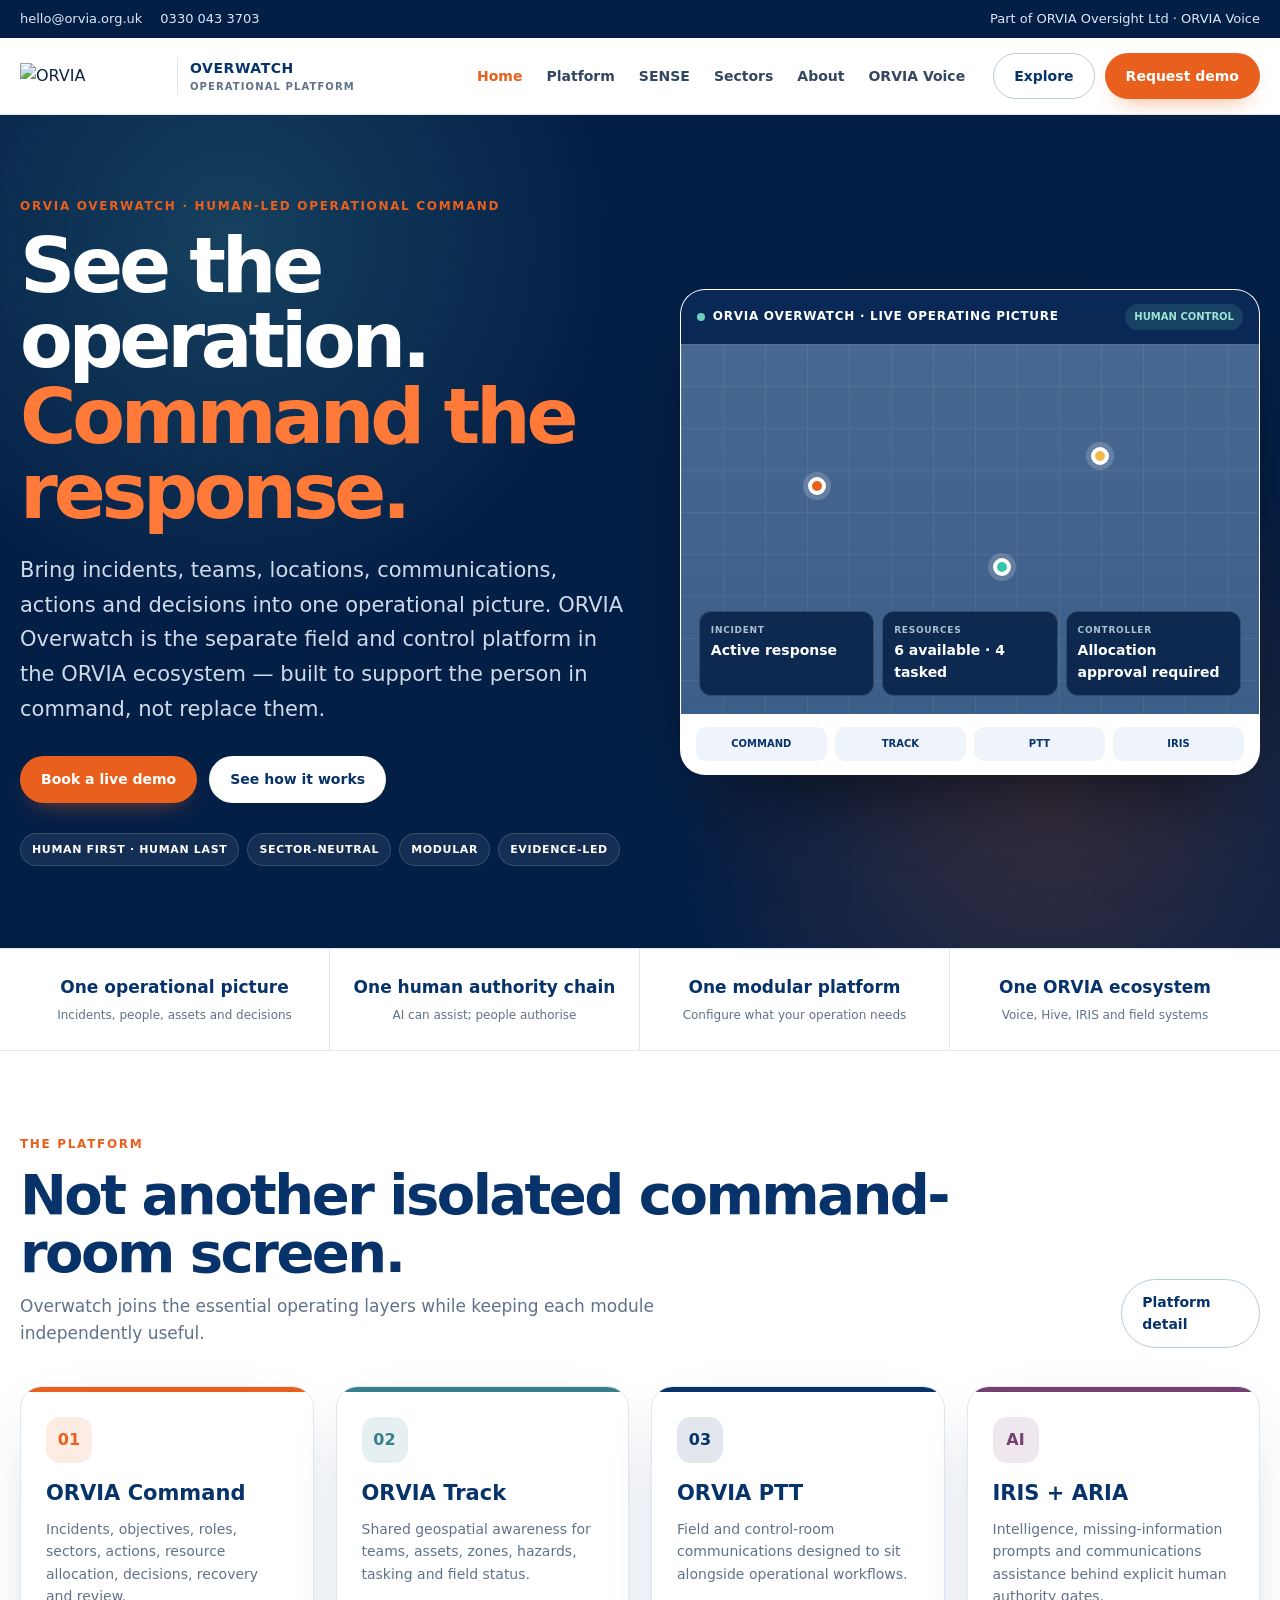
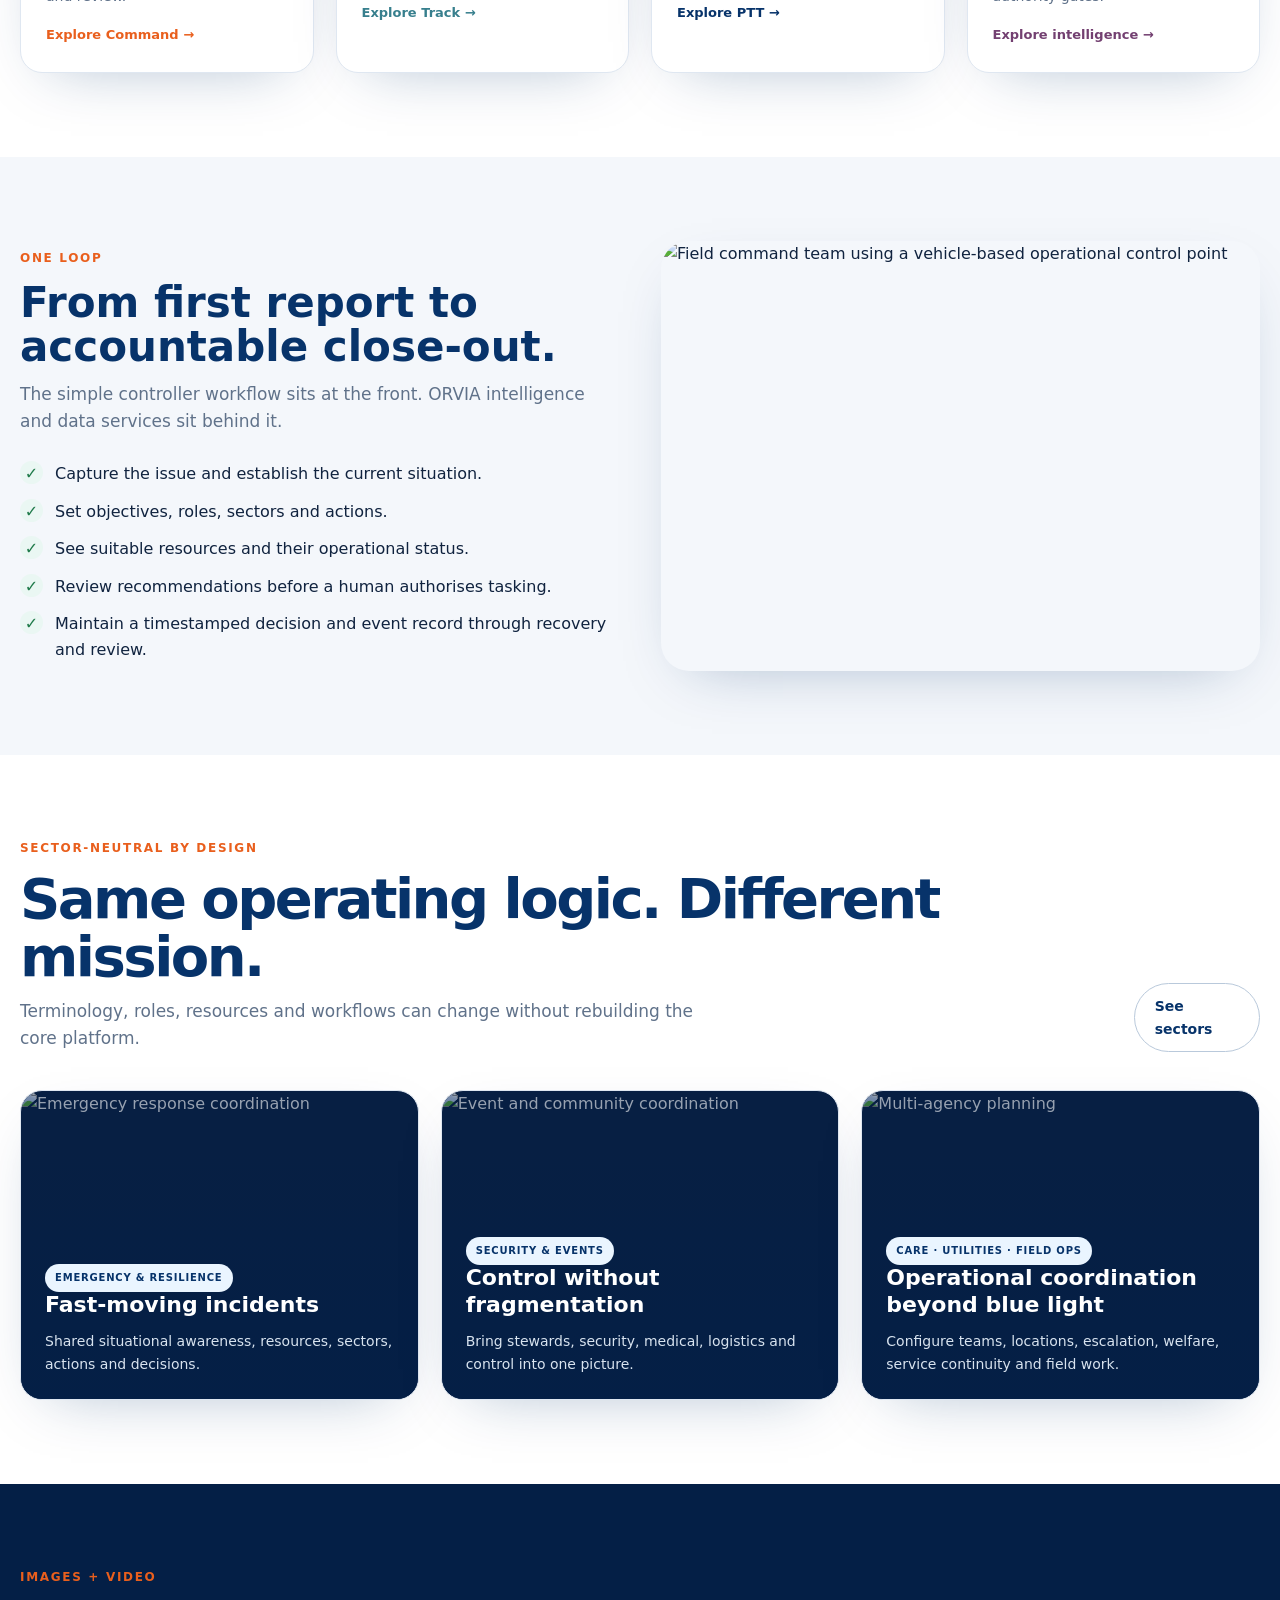
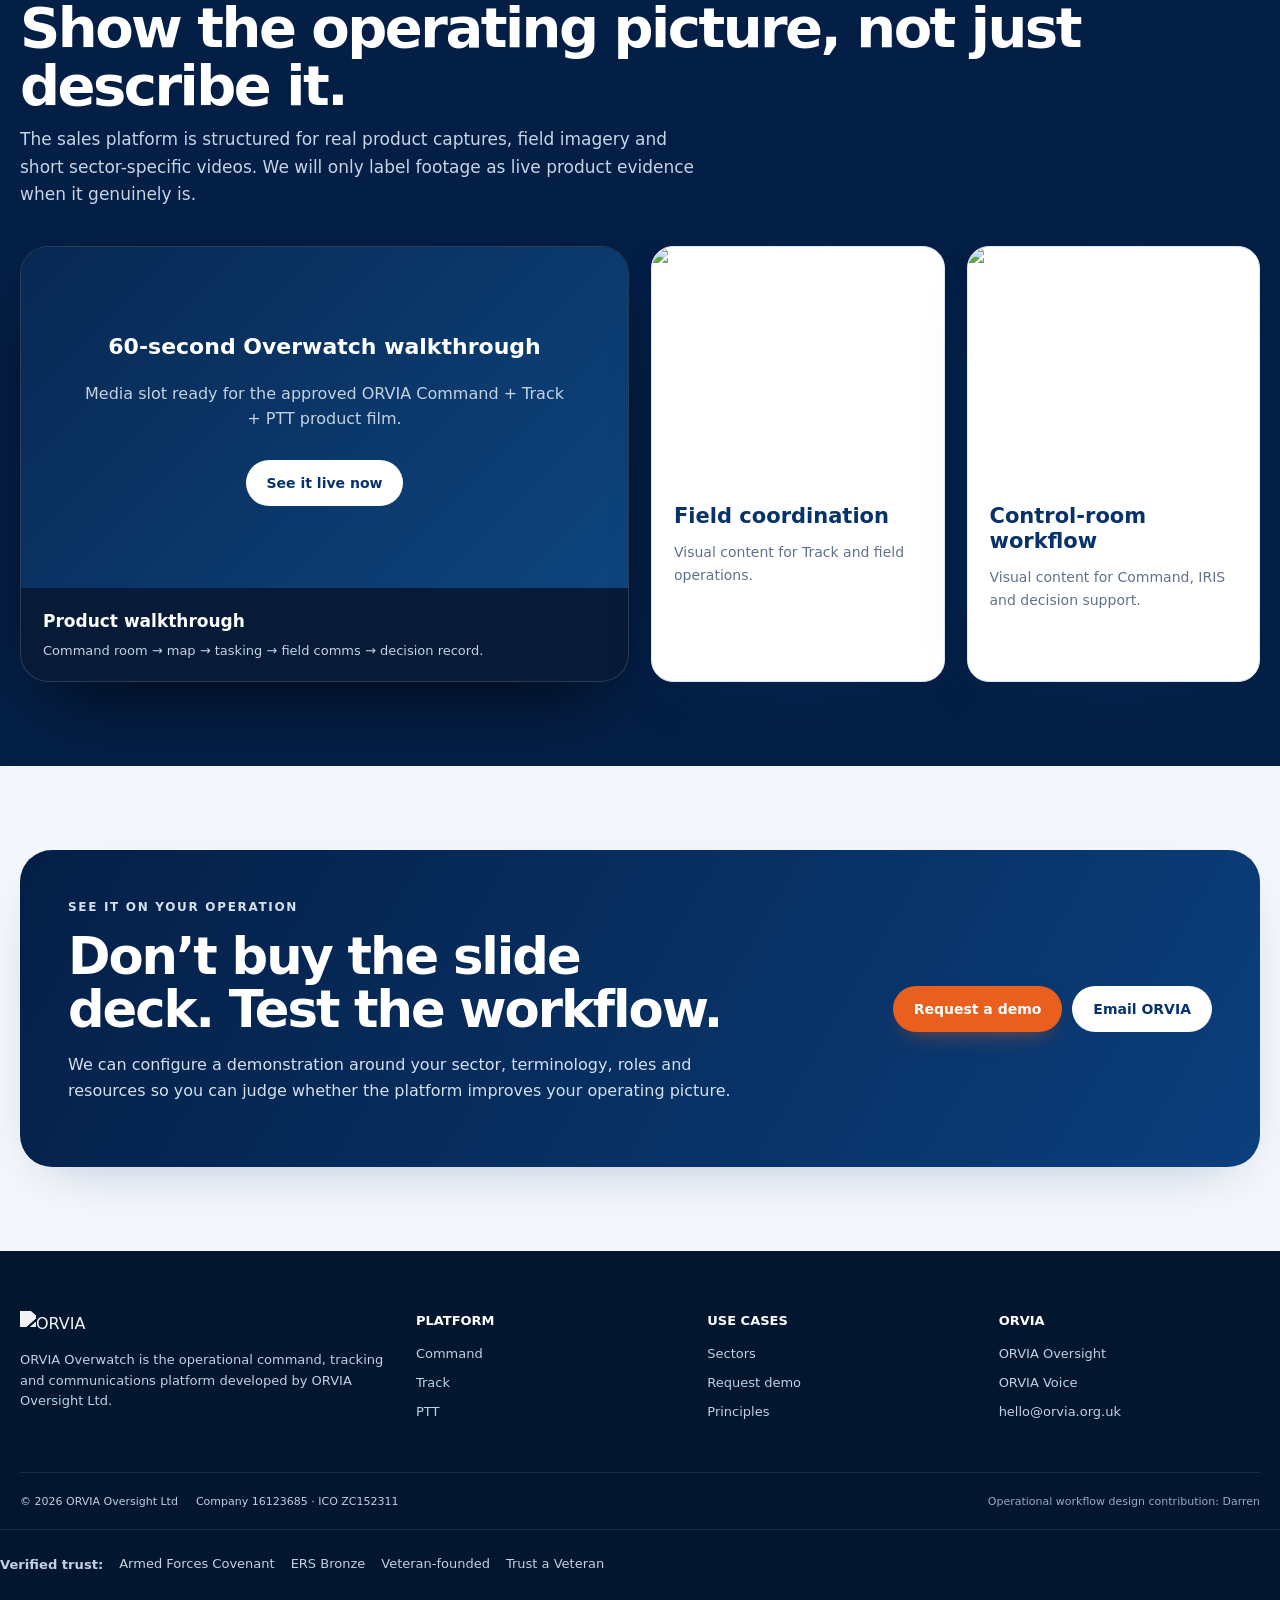
==== commit b509f2ff: "Add SENSE to Overwatch navigation in index.html" ====
--- a/index.html
+++ b/index.html
@@ -1,13 +1,13 @@
 <!doctype html><html lang="en-GB"><head><meta charset="utf-8"><meta name="viewport" content="width=device-width,initial-scale=1"><title>ORVIA Overwatch | Operational command, tracking and communications</title><meta name="description" content="ORVIA Overwatch brings Command, Track and PTT into one human-led operational picture for emergency, security, events, care, utilities and field teams."><link rel="stylesheet" href="styles.css"></head><body>
 <div class="utility"><div class="wrap"><a href="mailto:hello@orvia.org.uk">hello@orvia.org.uk</a><a href="tel:03300433703">0330 043 3703</a><span class="push">Part of <a href="https://orvia.org.uk">ORVIA Oversight Ltd</a> · <a href="https://orviavoice.co.uk">ORVIA Voice</a></span></div></div>
-<header class="site-header"><div class="wrap nav"><a class="brand" href="index.html"><img src="https://orvia.org.uk/assets/orvia-logo.png" alt="ORVIA"><span class="brand-copy"><strong>OVERWATCH</strong><small>OPERATIONAL PLATFORM</small></span></a><button class="menu-toggle" type="button" aria-label="Open navigation">☰</button><nav class="nav-links"><a href="index.html" aria-current="page">Home</a><a href="platform.html">Platform</a><a href="sectors.html">Sectors</a><a href="about.html">About</a><a href="https://orviavoice.co.uk">ORVIA Voice</a></nav><div class="nav-actions"><a class="btn btn-outline" href="platform.html">Explore</a><a class="btn btn-primary" href="contact.html">Request demo</a></div></div></header>
-<section class="hero"><div class="wrap hero-grid"><div><p class="eyebrow">ORVIA OVERWATCH · HUMAN-LED OPERATIONAL COMMAND</p><h1>See the operation.<br><span>Command the response.</span></h1><p class="lead">Bring incidents, teams, locations, communications, actions and decisions into one operational picture — with the person in command remaining in command.</p><div class="hero-actions"><a class="btn btn-primary" href="contact.html">Book a live demo</a><a class="btn btn-light" href="platform.html">See how it works</a></div><div class="trust-row"><span>HUMAN FIRST · HUMAN LAST</span><span>SECTOR-NEUTRAL</span><span>MODULAR</span><span>EVIDENCE-LED</span></div></div><div class="hero-visual"><div class="ops-shell"><div class="ops-bar"><span class="ops-dot"></span><strong>ORVIA OVERWATCH · LIVE OPERATING PICTURE</strong><span class="ops-status">HUMAN CONTROL</span></div><div class="ops-map"><div class="map-grid"></div><span class="map-pin pin-a"></span><span class="map-pin pin-b"></span><span class="map-pin pin-c"></span><div class="ops-cards"><div class="ops-card"><small>Incident</small><b>Active response</b></div><div class="ops-card"><small>Resources</small><b>6 available · 4 tasked</b></div><div class="ops-card"><small>Controller</small><b>Allocation approval required</b></div></div></div><div class="ops-footer"><span>COMMAND</span><span>TRACK</span><span>PTT</span><span>IRIS</span></div></div></div></div></section>
+<header class="site-header"><div class="wrap nav"><a class="brand" href="index.html"><img src="https://orvia.org.uk/assets/orvia-logo.png" alt="ORVIA"><span class="brand-copy"><strong>OVERWATCH</strong><small>OPERATIONAL PLATFORM</small></span></a><button class="menu-toggle" type="button" aria-label="Open navigation">☰</button><nav class="nav-links"><a href="index.html" aria-current="page">Home</a><a href="platform.html">Platform</a><a href="sense.html">SENSE</a><a href="sectors.html">Sectors</a><a href="about.html">About</a><a href="https://orviavoice.co.uk">ORVIA Voice</a></nav><div class="nav-actions"><a class="btn btn-outline" href="platform.html">Explore</a><a class="btn btn-primary" href="contact.html">Request demo</a></div></div></header>
+<section class="hero"><div class="wrap hero-grid"><div><p class="eyebrow">ORVIA OVERWATCH · HUMAN-LED OPERATIONAL COMMAND</p><h1>See the operation.<br><span>Command the response.</span></h1><p class="lead">Bring incidents, teams, locations, communications, actions and decisions into one operational picture. ORVIA Overwatch is the separate field and control platform in the ORVIA ecosystem — built to support the person in command, not replace them.</p><div class="hero-actions"><a class="btn btn-primary" href="contact.html">Book a live demo</a><a class="btn btn-light" href="platform.html">See how it works</a></div><div class="trust-row"><span>HUMAN FIRST · HUMAN LAST</span><span>SECTOR-NEUTRAL</span><span>MODULAR</span><span>EVIDENCE-LED</span></div></div><div class="hero-visual"><div class="ops-shell"><div class="ops-bar"><span class="ops-dot"></span><strong>ORVIA OVERWATCH · LIVE OPERATING PICTURE</strong><span class="ops-status">HUMAN CONTROL</span></div><div class="ops-map"><div class="map-grid"></div><span class="map-pin pin-a"></span><span class="map-pin pin-b"></span><span class="map-pin pin-c"></span><div class="ops-cards"><div class="ops-card"><small>Incident</small><b>Active response</b></div><div class="ops-card"><small>Resources</small><b>6 available · 4 tasked</b></div><div class="ops-card"><small>Controller</small><b>Allocation approval required</b></div></div></div><div class="ops-footer"><span>COMMAND</span><span>TRACK</span><span>PTT</span><span>IRIS</span></div></div></div></div></section>
 <div class="proof-strip"><div class="wrap proof-grid"><div class="proof-item"><b>One operational picture</b><span>Incidents, people, assets and decisions</span></div><div class="proof-item"><b>One human authority chain</b><span>AI can assist; people authorise</span></div><div class="proof-item"><b>One modular platform</b><span>Configure what your operation needs</span></div><div class="proof-item"><b>One ORVIA ecosystem</b><span>Voice, Hive, IRIS and field systems</span></div></div></div>
-<section class="section section-white"><div class="wrap"><div class="section-header"><div><p class="eyebrow">THE PLATFORM</p><h2>One operating picture across command, field and communications.</h2><p class="section-intro">Overwatch joins the essential operating layers while keeping each module independently useful.</p></div><a class="btn btn-outline" href="platform.html">Platform detail</a></div><div class="grid-4"><article class="card module-card" style="--accent:#e95f1d"><div class="card-body"><div class="module-icon">01</div><h3>ORVIA Command</h3><p>Incidents, objectives, roles, sectors, actions, resource allocation, decisions, recovery and review.</p><a class="link" href="platform.html#command">Explore Command →</a></div></article><article class="card module-card" style="--accent:#377f8d"><div class="card-body"><div class="module-icon">02</div><h3>ORVIA Track</h3><p>Shared geospatial awareness for teams, assets, zones, hazards, tasking and field status.</p><a class="link" href="platform.html#track">Explore Track →</a></div></article><article class="card module-card" style="--accent:#07336a"><div class="card-body"><div class="module-icon">03</div><h3>ORVIA PTT</h3><p>Field and control-room communications designed to sit alongside operational workflows.</p><a class="link" href="platform.html#ptt">Explore PTT →</a></div></article><article class="card module-card" style="--accent:#734071"><div class="card-body"><div class="module-icon">AI</div><h3>IRIS + ARIA</h3><p>Intelligence, missing-information prompts and communications assistance behind explicit human authority gates.</p><a class="link" href="platform.html#intelligence">Explore intelligence →</a></div></article></div></div></section>
-<section class="section"><div class="wrap split"><div><p class="eyebrow">ONE LOOP</p><h2 style="margin:0;color:var(--navy);font-size:42px;line-height:1.05">From first report to accountable close-out.</h2><p class="section-intro">The controller sees the operational picture first. Supporting intelligence and data services remain behind the workflow.</p><ul class="check-list"><li>Capture the issue and establish the current situation.</li><li>Set objectives, roles, sectors and actions.</li><li>See suitable resources and their operational status.</li><li>Review recommendations before a human authorises tasking.</li><li>Maintain a timestamped decision and event record through recovery and review.</li></ul></div><div class="image-frame"><img src="https://orvia.org.uk/vehicle-tailgate-control.jpg" alt="Field command team using a vehicle-based operational control point"></div></div></section>
+<section class="section section-white"><div class="wrap"><div class="section-header"><div><p class="eyebrow">THE PLATFORM</p><h2>Not another isolated command-room screen.</h2><p class="section-intro">Overwatch joins the essential operating layers while keeping each module independently useful.</p></div><a class="btn btn-outline" href="platform.html">Platform detail</a></div><div class="grid-4"><article class="card module-card" style="--accent:#e95f1d"><div class="card-body"><div class="module-icon">01</div><h3>ORVIA Command</h3><p>Incidents, objectives, roles, sectors, actions, resource allocation, decisions, recovery and review.</p><a class="link" href="platform.html#command">Explore Command →</a></div></article><article class="card module-card" style="--accent:#377f8d"><div class="card-body"><div class="module-icon">02</div><h3>ORVIA Track</h3><p>Shared geospatial awareness for teams, assets, zones, hazards, tasking and field status.</p><a class="link" href="platform.html#track">Explore Track →</a></div></article><article class="card module-card" style="--accent:#07336a"><div class="card-body"><div class="module-icon">03</div><h3>ORVIA PTT</h3><p>Field and control-room communications designed to sit alongside operational workflows.</p><a class="link" href="platform.html#ptt">Explore PTT →</a></div></article><article class="card module-card" style="--accent:#734071"><div class="card-body"><div class="module-icon">AI</div><h3>IRIS + ARIA</h3><p>Intelligence, missing-information prompts and communications assistance behind explicit human authority gates.</p><a class="link" href="platform.html#intelligence">Explore intelligence →</a></div></article></div></div></section>
+<section class="section"><div class="wrap split"><div><p class="eyebrow">ONE LOOP</p><h2 style="margin:0;color:var(--navy);font-size:42px;line-height:1.05">From first report to accountable close-out.</h2><p class="section-intro">The simple controller workflow sits at the front. ORVIA intelligence and data services sit behind it.</p><ul class="check-list"><li>Capture the issue and establish the current situation.</li><li>Set objectives, roles, sectors and actions.</li><li>See suitable resources and their operational status.</li><li>Review recommendations before a human authorises tasking.</li><li>Maintain a timestamped decision and event record through recovery and review.</li></ul></div><div class="image-frame"><img src="https://orvia.org.uk/vehicle-tailgate-control.jpg" alt="Field command team using a vehicle-based operational control point"></div></div></section>
 <section class="section section-white"><div class="wrap"><div class="section-header"><div><p class="eyebrow">SECTOR-NEUTRAL BY DESIGN</p><h2>Same operating logic. Different mission.</h2><p class="section-intro">Terminology, roles, resources and workflows can change without rebuilding the core platform.</p></div><a class="btn btn-outline" href="sectors.html">See sectors</a></div><div class="grid-3"><article class="card sector-card"><img src="https://orvia.org.uk/flood-street-response.jpg" alt="Emergency response coordination"><div class="sector-copy"><span class="pill">Emergency & resilience</span><h3>Fast-moving incidents</h3><p>Shared situational awareness, resources, sectors, actions and decisions.</p></div></article><article class="card sector-card"><img src="https://orvia.org.uk/community-street-coordination.jpg" alt="Event and community coordination"><div class="sector-copy"><span class="pill">Security & events</span><h3>Control without fragmentation</h3><p>Bring stewards, security, medical, logistics and control into one picture.</p></div></article><article class="card sector-card"><img src="https://orvia.org.uk/multi-agency-planning.jpg" alt="Multi-agency planning"><div class="sector-copy"><span class="pill">Care · utilities · field ops</span><h3>Operational coordination beyond blue light</h3><p>Configure teams, locations, escalation, welfare, service continuity and field work.</p></div></article></div></div></section>
-<section class="section section-dark"><div class="wrap"><div class="section-header"><div><p class="eyebrow">SEE OVERWATCH IN USE</p><h2>See the operating picture move from report to response.</h2><p class="section-intro">Product captures, field imagery and short walkthroughs will show how Command, Track and PTT work together. Demonstration material is labelled clearly and never presented as live operational evidence unless it is.</p></div></div><div class="grid-2"><div class="video-shell"><div style="aspect-ratio:16/9;display:grid;place-items:center;background:linear-gradient(135deg,#082853,#0d457e);padding:30px;text-align:center"><div><strong style="font-size:22px">60-second Overwatch walkthrough</strong><p style="color:#c4d2e2;max-width:480px">Media slot ready for the approved ORVIA Command + Track + PTT product film.</p><a class="btn btn-light" href="contact.html" style="margin-top:12px">See it live now</a></div></div><div class="video-copy"><strong>Product walkthrough</strong><p>Command room → map → tasking → field comms → decision record.</p></div></div><div class="grid-2"><article class="card media-card"><img src="https://orvia.org.uk/track-field-coordination.jpg" alt="Field team coordinating with a live map"><div class="card-body"><h3>Field coordination</h3><p>Visual content for Track and field operations.</p></div></article><article class="card media-card"><img src="https://orvia.org.uk/incident-room-planning.jpg" alt="Incident room planning"><div class="card-body"><h3>Control-room workflow</h3><p>Visual content for Command, IRIS and decision support.</p></div></article></div></div></div></section>
-<section class="section"><div class="wrap cta"><div class="cta-grid"><div><p class="eyebrow">SEE IT ON YOUR OPERATION</p><h2>Test the workflow on an operation you recognise.</h2><p>We can configure a demonstration around your sector, terminology, roles and resources so you can judge whether the platform improves your operating picture.</p></div><div class="cta-actions"><a class="btn btn-primary" href="contact.html">Request a demo</a><a class="btn btn-light" href="mailto:hello@orvia.org.uk">Email ORVIA</a></div></div></div></section>
+<section class="section section-dark"><div class="wrap"><div class="section-header"><div><p class="eyebrow">IMAGES + VIDEO</p><h2>Show the operating picture, not just describe it.</h2><p class="section-intro">The sales platform is structured for real product captures, field imagery and short sector-specific videos. We will only label footage as live product evidence when it genuinely is.</p></div></div><div class="grid-2"><div class="video-shell"><div style="aspect-ratio:16/9;display:grid;place-items:center;background:linear-gradient(135deg,#082853,#0d457e);padding:30px;text-align:center"><div><strong style="font-size:22px">60-second Overwatch walkthrough</strong><p style="color:#c4d2e2;max-width:480px">Media slot ready for the approved ORVIA Command + Track + PTT product film.</p><a class="btn btn-light" href="contact.html" style="margin-top:12px">See it live now</a></div></div><div class="video-copy"><strong>Product walkthrough</strong><p>Command room → map → tasking → field comms → decision record.</p></div></div><div class="grid-2"><article class="card media-card"><img src="https://orvia.org.uk/track-field-coordination.jpg" alt="Field team coordinating with a live map"><div class="card-body"><h3>Field coordination</h3><p>Visual content for Track and field operations.</p></div></article><article class="card media-card"><img src="https://orvia.org.uk/incident-room-planning.jpg" alt="Incident room planning"><div class="card-body"><h3>Control-room workflow</h3><p>Visual content for Command, IRIS and decision support.</p></div></article></div></div></div></section>
+<section class="section"><div class="wrap cta"><div class="cta-grid"><div><p class="eyebrow">SEE IT ON YOUR OPERATION</p><h2>Don’t buy the slide deck. Test the workflow.</h2><p>We can configure a demonstration around your sector, terminology, roles and resources so you can judge whether the platform improves your operating picture.</p></div><div class="cta-actions"><a class="btn btn-primary" href="contact.html">Request a demo</a><a class="btn btn-light" href="mailto:hello@orvia.org.uk">Email ORVIA</a></div></div></div></section>
 <footer class="footer"><div class="wrap"><div class="footer-grid"><div class="footer-brand"><img src="https://orvia.org.uk/assets/orvia-logo.png" alt="ORVIA"><p>ORVIA Overwatch is the operational command, tracking and communications platform developed by ORVIA Oversight Ltd.</p></div><div><h3>PLATFORM</h3><a href="platform.html">Command</a><a href="platform.html#track">Track</a><a href="platform.html#ptt">PTT</a></div><div><h3>USE CASES</h3><a href="sectors.html">Sectors</a><a href="contact.html">Request demo</a><a href="about.html">Principles</a></div><div><h3>ORVIA</h3><a href="https://orvia.org.uk">ORVIA Oversight</a><a href="https://orviavoice.co.uk">ORVIA Voice</a><a href="mailto:hello@orvia.org.uk">hello@orvia.org.uk</a></div></div><div class="footer-bottom"><span>© 2026 ORVIA Oversight Ltd</span><span>Company 16123685 · ICO ZC152311</span><span class="push credit">Operational workflow design contribution: Darren</span></div></div><div class="orvia-footer-trust" style="margin-top:18px;padding-top:16px;border-top:1px solid rgba(127,127,127,.22);display:flex;flex-wrap:wrap;gap:8px 16px;align-items:center;font-size:.82rem">
   <strong>Verified trust:</strong>
   <a href="https://orvia.org.uk/veterans">Armed Forces Covenant</a>
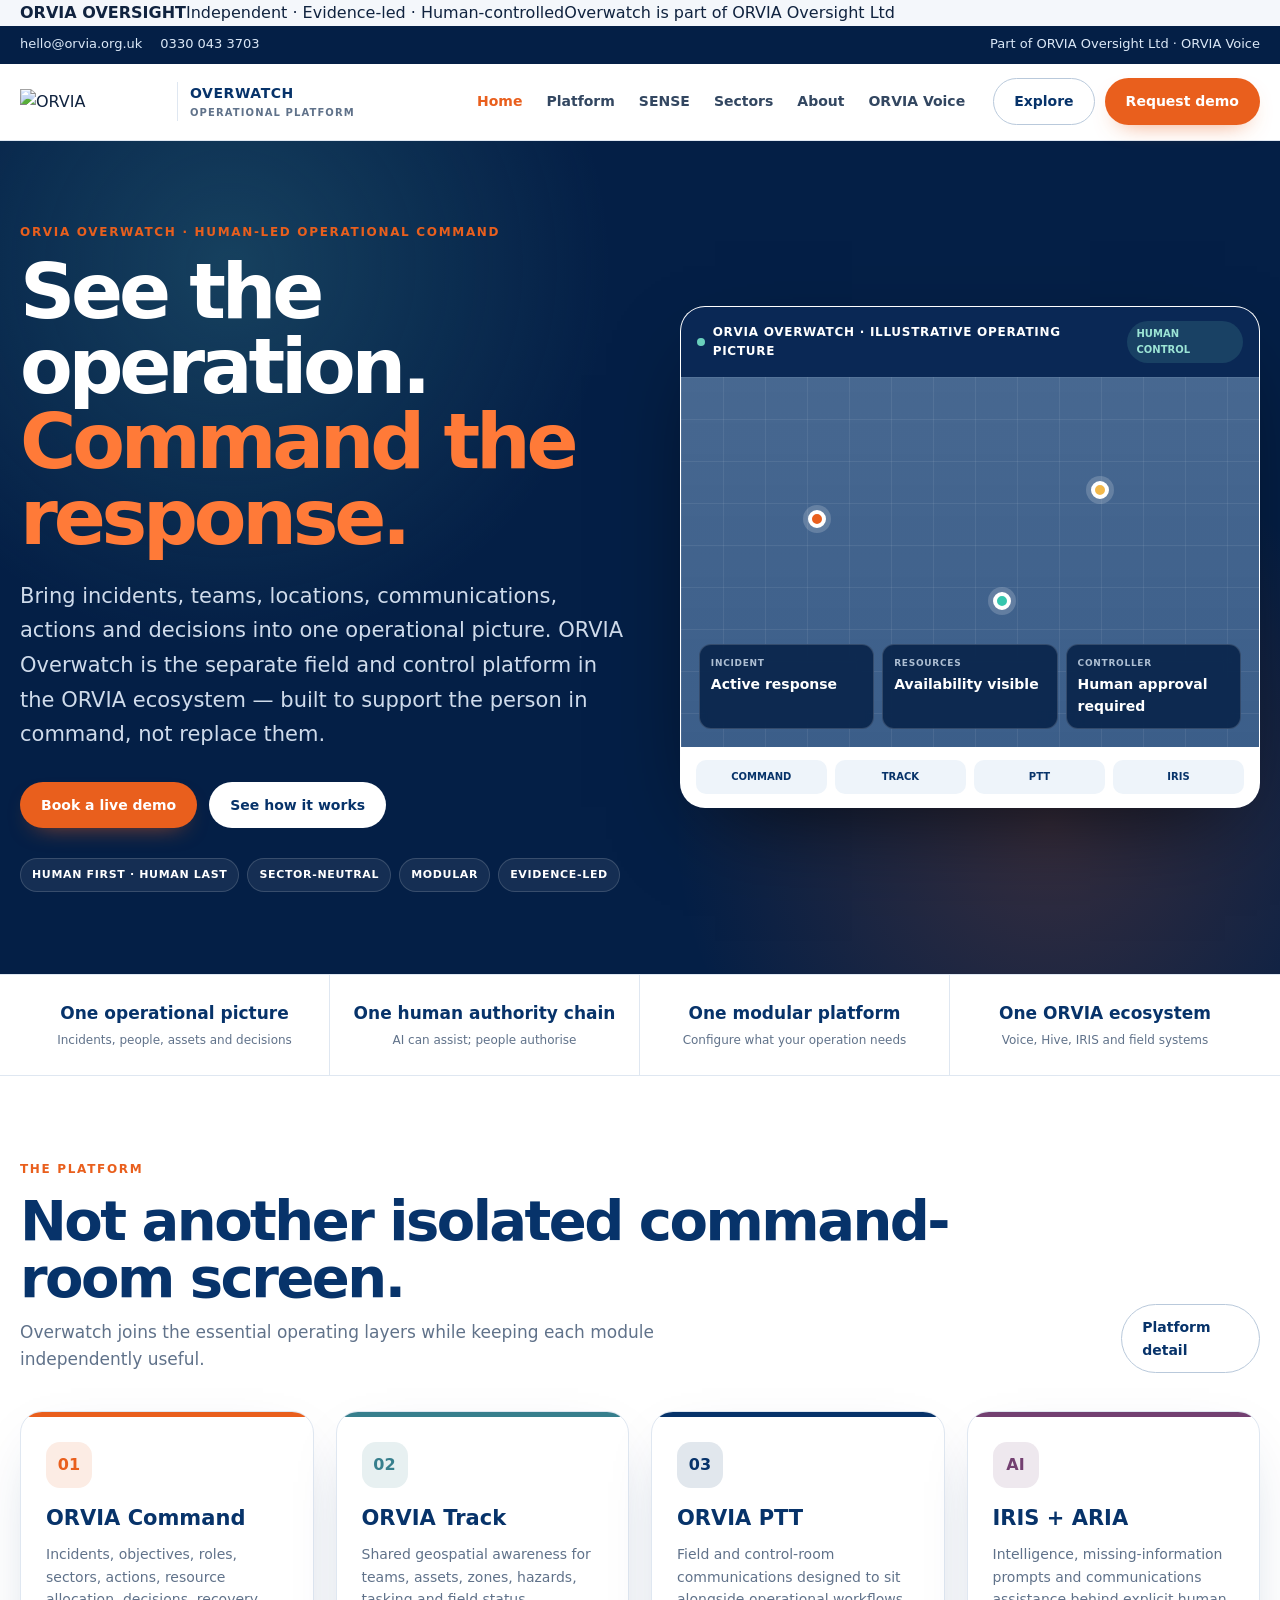
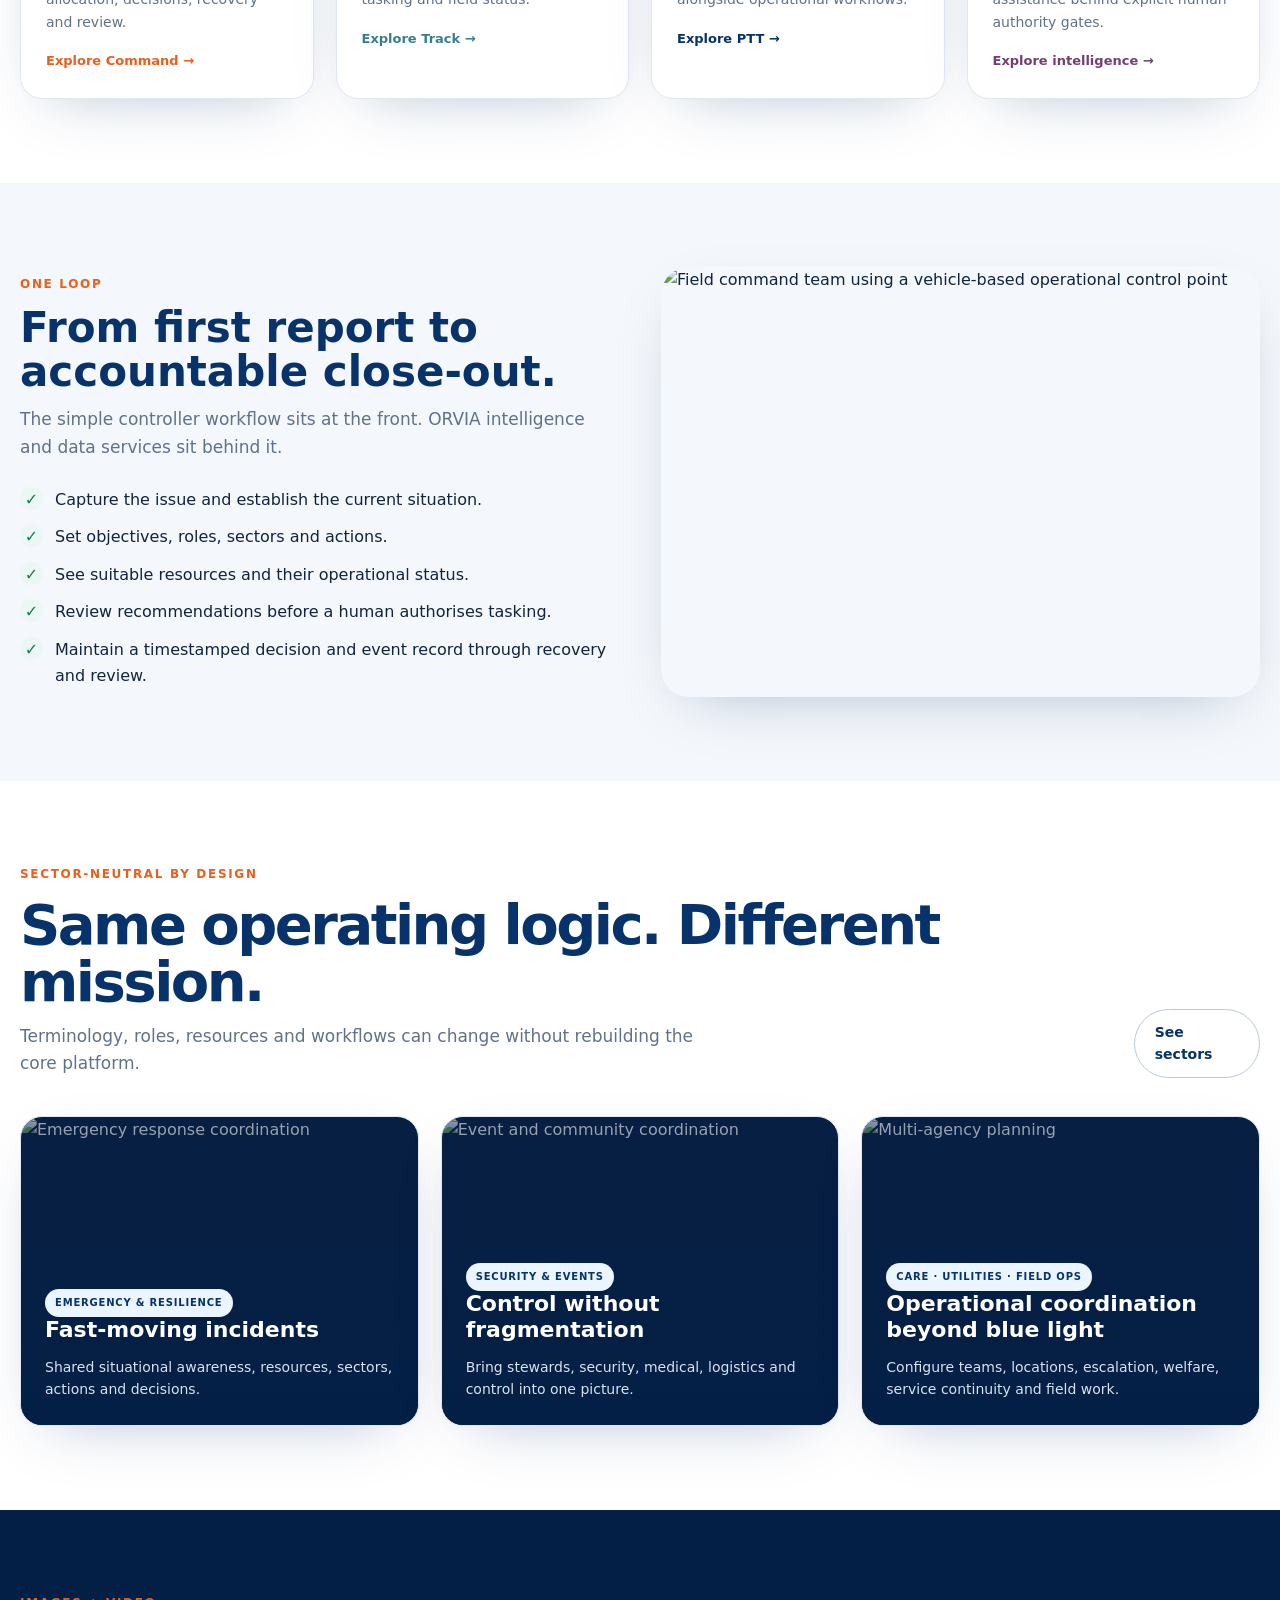
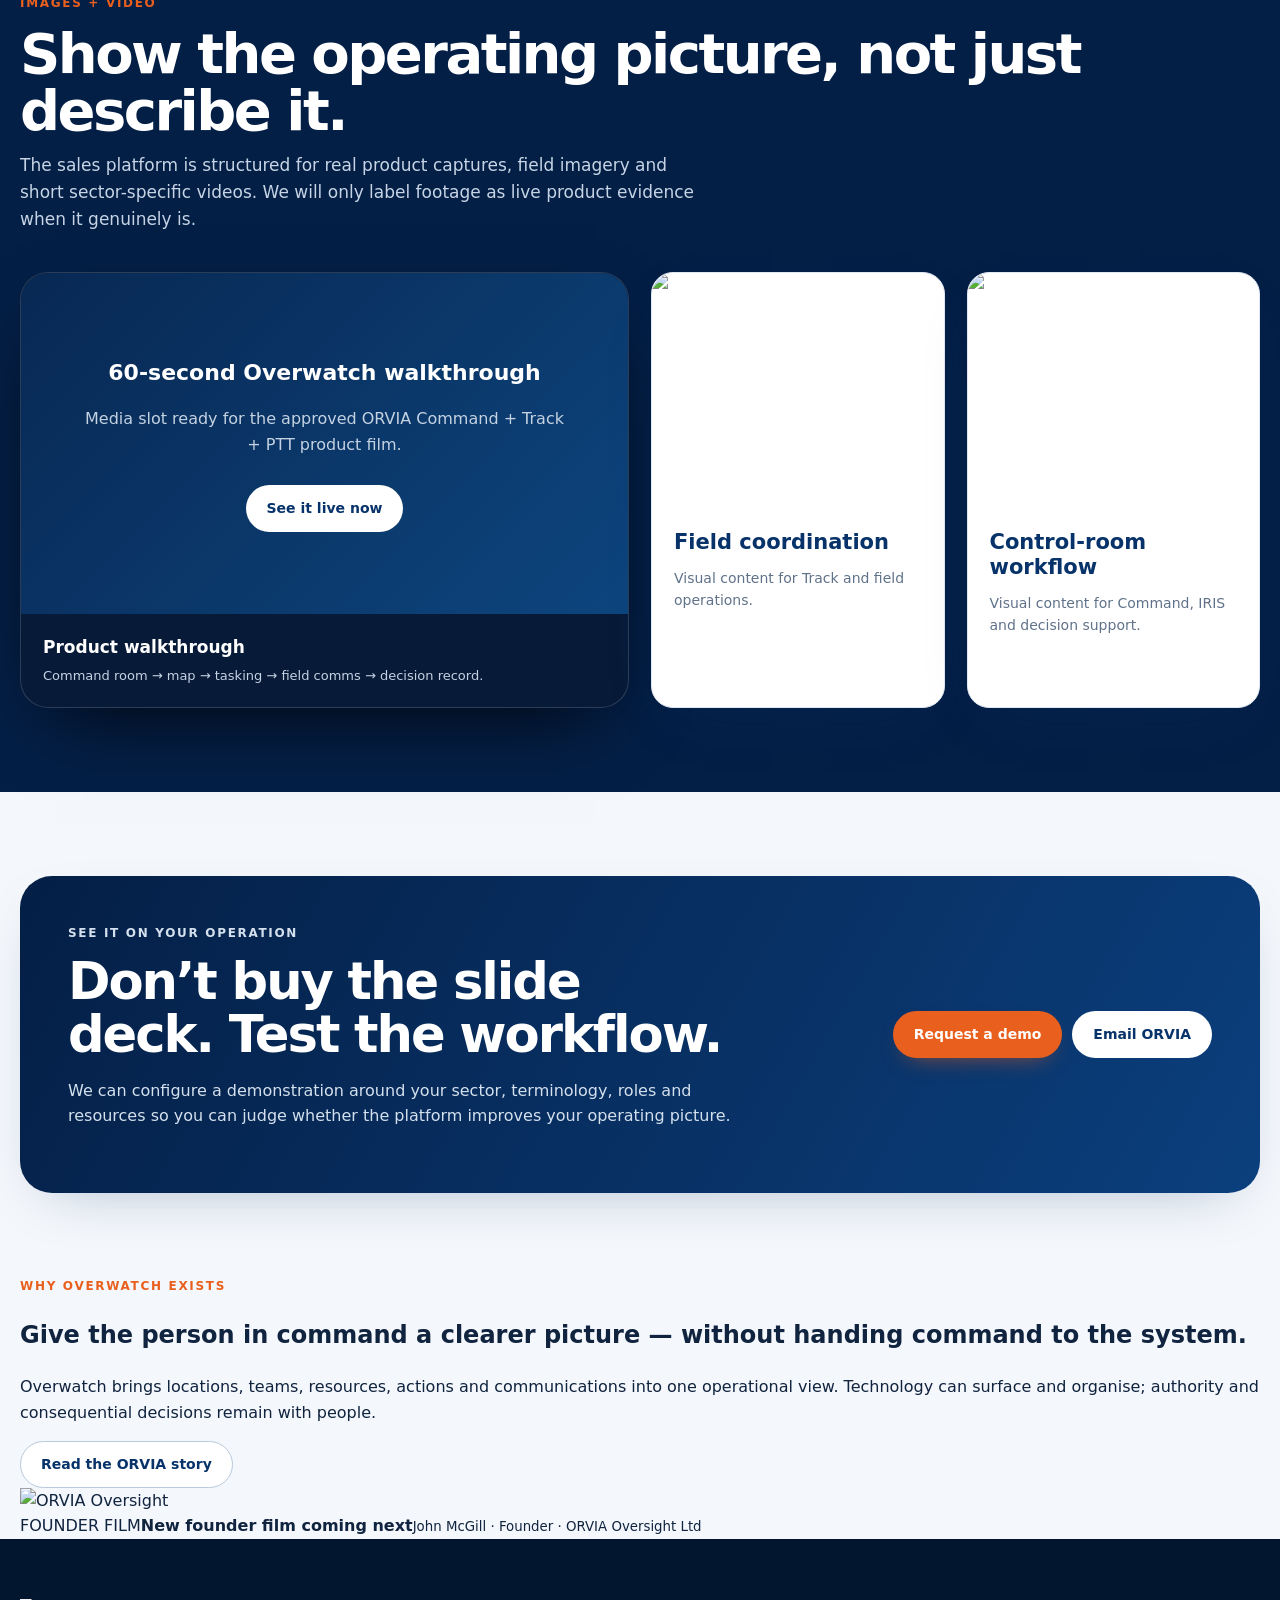
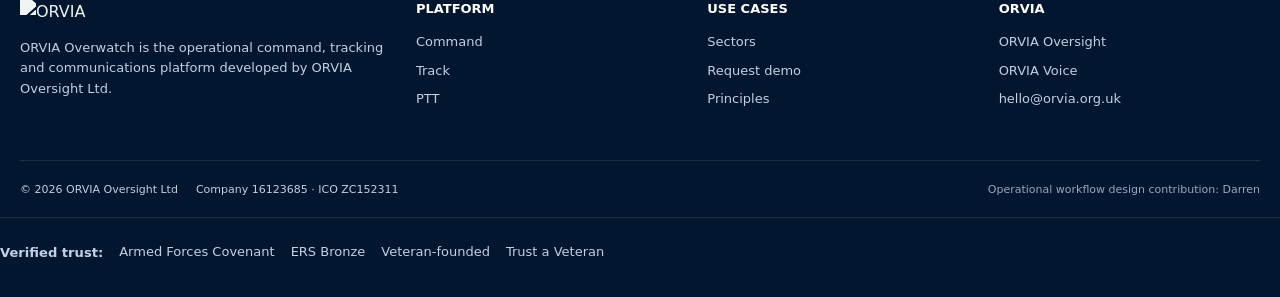
==== commit 297d693a: "Align Overwatch homepage with current ORVIA parent brand" ====
--- a/index.html
+++ b/index.html
@@ -1,14 +1,14 @@
-<!doctype html><html lang="en-GB"><head><meta charset="utf-8"><meta name="viewport" content="width=device-width,initial-scale=1"><title>ORVIA Overwatch | Operational command, tracking and communications</title><meta name="description" content="ORVIA Overwatch brings Command, Track and PTT into one human-led operational picture for emergency, security, events, care, utilities and field teams."><link rel="stylesheet" href="styles.css"></head><body>
+<!doctype html><html lang="en-GB"><head><meta charset="utf-8"><meta name="viewport" content="width=device-width,initial-scale=1"><title>ORVIA Overwatch | Operational command, tracking and communications</title><meta name="description" content="ORVIA Overwatch brings Command, Track and PTT into one human-led operational picture for emergency, security, events, care, utilities and field teams."><link rel="stylesheet" href="styles.css"><link rel="stylesheet" href="estate-refresh-20260930.css"></head><body><div class="estate-bar"><div class="wrap"><a href="https://orvia.org.uk"><strong>ORVIA OVERSIGHT</strong></a><span>Independent · Evidence-led · Human-controlled</span><span class="estate-push">Overwatch is part of ORVIA Oversight Ltd</span></div></div>
 <div class="utility"><div class="wrap"><a href="mailto:hello@orvia.org.uk">hello@orvia.org.uk</a><a href="tel:03300433703">0330 043 3703</a><span class="push">Part of <a href="https://orvia.org.uk">ORVIA Oversight Ltd</a> · <a href="https://orviavoice.co.uk">ORVIA Voice</a></span></div></div>
-<header class="site-header"><div class="wrap nav"><a class="brand" href="index.html"><img src="https://orvia.org.uk/assets/orvia-logo.png" alt="ORVIA"><span class="brand-copy"><strong>OVERWATCH</strong><small>OPERATIONAL PLATFORM</small></span></a><button class="menu-toggle" type="button" aria-label="Open navigation">☰</button><nav class="nav-links"><a href="index.html" aria-current="page">Home</a><a href="platform.html">Platform</a><a href="sense.html">SENSE</a><a href="sectors.html">Sectors</a><a href="about.html">About</a><a href="https://orviavoice.co.uk">ORVIA Voice</a></nav><div class="nav-actions"><a class="btn btn-outline" href="platform.html">Explore</a><a class="btn btn-primary" href="contact.html">Request demo</a></div></div></header>
-<section class="hero"><div class="wrap hero-grid"><div><p class="eyebrow">ORVIA OVERWATCH · HUMAN-LED OPERATIONAL COMMAND</p><h1>See the operation.<br><span>Command the response.</span></h1><p class="lead">Bring incidents, teams, locations, communications, actions and decisions into one operational picture. ORVIA Overwatch is the separate field and control platform in the ORVIA ecosystem — built to support the person in command, not replace them.</p><div class="hero-actions"><a class="btn btn-primary" href="contact.html">Book a live demo</a><a class="btn btn-light" href="platform.html">See how it works</a></div><div class="trust-row"><span>HUMAN FIRST · HUMAN LAST</span><span>SECTOR-NEUTRAL</span><span>MODULAR</span><span>EVIDENCE-LED</span></div></div><div class="hero-visual"><div class="ops-shell"><div class="ops-bar"><span class="ops-dot"></span><strong>ORVIA OVERWATCH · LIVE OPERATING PICTURE</strong><span class="ops-status">HUMAN CONTROL</span></div><div class="ops-map"><div class="map-grid"></div><span class="map-pin pin-a"></span><span class="map-pin pin-b"></span><span class="map-pin pin-c"></span><div class="ops-cards"><div class="ops-card"><small>Incident</small><b>Active response</b></div><div class="ops-card"><small>Resources</small><b>6 available · 4 tasked</b></div><div class="ops-card"><small>Controller</small><b>Allocation approval required</b></div></div></div><div class="ops-footer"><span>COMMAND</span><span>TRACK</span><span>PTT</span><span>IRIS</span></div></div></div></div></section>
+<header class="site-header"><div class="wrap nav"><a class="brand" href="index.html"><img src="https://orvia.org.uk/assets/orvia-logo.png" alt="ORVIA"><span class="brand-copy"><strong>OVERWATCH</strong><small>OPERATIONAL PLATFORM</small></span></a><button class="menu-toggle" type="button" aria-label="Open navigation">☰</button><nav class="nav-links"><a href="index.html" aria-current="page">Home</a><a href="platform.html">Platform</a><a href="/sense">SENSE</a><a href="sectors.html">Sectors</a><a href="about.html">About</a><a href="https://orviavoice.co.uk">ORVIA Voice</a></nav><div class="nav-actions"><a class="btn btn-outline" href="platform.html">Explore</a><a class="btn btn-primary" href="contact.html">Request demo</a></div></div></header>
+<section class="hero"><div class="wrap hero-grid"><div><p class="eyebrow">ORVIA OVERWATCH · HUMAN-LED OPERATIONAL COMMAND</p><h1>See the operation.<br><span>Command the response.</span></h1><p class="lead">Bring incidents, teams, locations, communications, actions and decisions into one operational picture. ORVIA Overwatch is the separate field and control platform in the ORVIA ecosystem — built to support the person in command, not replace them.</p><div class="hero-actions"><a class="btn btn-primary" href="contact.html">Book a live demo</a><a class="btn btn-light" href="platform.html">See how it works</a></div><div class="trust-row"><span>HUMAN FIRST · HUMAN LAST</span><span>SECTOR-NEUTRAL</span><span>MODULAR</span><span>EVIDENCE-LED</span></div></div><div class="hero-visual"><div class="ops-shell"><div class="ops-bar"><span class="ops-dot"></span><strong>ORVIA OVERWATCH · ILLUSTRATIVE OPERATING PICTURE</strong><span class="ops-status">HUMAN CONTROL</span></div><div class="ops-map"><div class="map-grid"></div><span class="map-pin pin-a"></span><span class="map-pin pin-b"></span><span class="map-pin pin-c"></span><div class="ops-cards"><div class="ops-card"><small>Incident</small><b>Active response</b></div><div class="ops-card"><small>Resources</small><b>Availability visible</b></div><div class="ops-card"><small>Controller</small><b>Human approval required</b></div></div></div><div class="ops-footer"><span>COMMAND</span><span>TRACK</span><span>PTT</span><span>IRIS</span></div></div></div></div></section>
 <div class="proof-strip"><div class="wrap proof-grid"><div class="proof-item"><b>One operational picture</b><span>Incidents, people, assets and decisions</span></div><div class="proof-item"><b>One human authority chain</b><span>AI can assist; people authorise</span></div><div class="proof-item"><b>One modular platform</b><span>Configure what your operation needs</span></div><div class="proof-item"><b>One ORVIA ecosystem</b><span>Voice, Hive, IRIS and field systems</span></div></div></div>
 <section class="section section-white"><div class="wrap"><div class="section-header"><div><p class="eyebrow">THE PLATFORM</p><h2>Not another isolated command-room screen.</h2><p class="section-intro">Overwatch joins the essential operating layers while keeping each module independently useful.</p></div><a class="btn btn-outline" href="platform.html">Platform detail</a></div><div class="grid-4"><article class="card module-card" style="--accent:#e95f1d"><div class="card-body"><div class="module-icon">01</div><h3>ORVIA Command</h3><p>Incidents, objectives, roles, sectors, actions, resource allocation, decisions, recovery and review.</p><a class="link" href="platform.html#command">Explore Command →</a></div></article><article class="card module-card" style="--accent:#377f8d"><div class="card-body"><div class="module-icon">02</div><h3>ORVIA Track</h3><p>Shared geospatial awareness for teams, assets, zones, hazards, tasking and field status.</p><a class="link" href="platform.html#track">Explore Track →</a></div></article><article class="card module-card" style="--accent:#07336a"><div class="card-body"><div class="module-icon">03</div><h3>ORVIA PTT</h3><p>Field and control-room communications designed to sit alongside operational workflows.</p><a class="link" href="platform.html#ptt">Explore PTT →</a></div></article><article class="card module-card" style="--accent:#734071"><div class="card-body"><div class="module-icon">AI</div><h3>IRIS + ARIA</h3><p>Intelligence, missing-information prompts and communications assistance behind explicit human authority gates.</p><a class="link" href="platform.html#intelligence">Explore intelligence →</a></div></article></div></div></section>
 <section class="section"><div class="wrap split"><div><p class="eyebrow">ONE LOOP</p><h2 style="margin:0;color:var(--navy);font-size:42px;line-height:1.05">From first report to accountable close-out.</h2><p class="section-intro">The simple controller workflow sits at the front. ORVIA intelligence and data services sit behind it.</p><ul class="check-list"><li>Capture the issue and establish the current situation.</li><li>Set objectives, roles, sectors and actions.</li><li>See suitable resources and their operational status.</li><li>Review recommendations before a human authorises tasking.</li><li>Maintain a timestamped decision and event record through recovery and review.</li></ul></div><div class="image-frame"><img src="https://orvia.org.uk/vehicle-tailgate-control.jpg" alt="Field command team using a vehicle-based operational control point"></div></div></section>
 <section class="section section-white"><div class="wrap"><div class="section-header"><div><p class="eyebrow">SECTOR-NEUTRAL BY DESIGN</p><h2>Same operating logic. Different mission.</h2><p class="section-intro">Terminology, roles, resources and workflows can change without rebuilding the core platform.</p></div><a class="btn btn-outline" href="sectors.html">See sectors</a></div><div class="grid-3"><article class="card sector-card"><img src="https://orvia.org.uk/flood-street-response.jpg" alt="Emergency response coordination"><div class="sector-copy"><span class="pill">Emergency & resilience</span><h3>Fast-moving incidents</h3><p>Shared situational awareness, resources, sectors, actions and decisions.</p></div></article><article class="card sector-card"><img src="https://orvia.org.uk/community-street-coordination.jpg" alt="Event and community coordination"><div class="sector-copy"><span class="pill">Security & events</span><h3>Control without fragmentation</h3><p>Bring stewards, security, medical, logistics and control into one picture.</p></div></article><article class="card sector-card"><img src="https://orvia.org.uk/multi-agency-planning.jpg" alt="Multi-agency planning"><div class="sector-copy"><span class="pill">Care · utilities · field ops</span><h3>Operational coordination beyond blue light</h3><p>Configure teams, locations, escalation, welfare, service continuity and field work.</p></div></article></div></div></section>
 <section class="section section-dark"><div class="wrap"><div class="section-header"><div><p class="eyebrow">IMAGES + VIDEO</p><h2>Show the operating picture, not just describe it.</h2><p class="section-intro">The sales platform is structured for real product captures, field imagery and short sector-specific videos. We will only label footage as live product evidence when it genuinely is.</p></div></div><div class="grid-2"><div class="video-shell"><div style="aspect-ratio:16/9;display:grid;place-items:center;background:linear-gradient(135deg,#082853,#0d457e);padding:30px;text-align:center"><div><strong style="font-size:22px">60-second Overwatch walkthrough</strong><p style="color:#c4d2e2;max-width:480px">Media slot ready for the approved ORVIA Command + Track + PTT product film.</p><a class="btn btn-light" href="contact.html" style="margin-top:12px">See it live now</a></div></div><div class="video-copy"><strong>Product walkthrough</strong><p>Command room → map → tasking → field comms → decision record.</p></div></div><div class="grid-2"><article class="card media-card"><img src="https://orvia.org.uk/track-field-coordination.jpg" alt="Field team coordinating with a live map"><div class="card-body"><h3>Field coordination</h3><p>Visual content for Track and field operations.</p></div></article><article class="card media-card"><img src="https://orvia.org.uk/incident-room-planning.jpg" alt="Incident room planning"><div class="card-body"><h3>Control-room workflow</h3><p>Visual content for Command, IRIS and decision support.</p></div></article></div></div></div></section>
 <section class="section"><div class="wrap cta"><div class="cta-grid"><div><p class="eyebrow">SEE IT ON YOUR OPERATION</p><h2>Don’t buy the slide deck. Test the workflow.</h2><p>We can configure a demonstration around your sector, terminology, roles and resources so you can judge whether the platform improves your operating picture.</p></div><div class="cta-actions"><a class="btn btn-primary" href="contact.html">Request a demo</a><a class="btn btn-light" href="mailto:hello@orvia.org.uk">Email ORVIA</a></div></div></div></section>
-<footer class="footer"><div class="wrap"><div class="footer-grid"><div class="footer-brand"><img src="https://orvia.org.uk/assets/orvia-logo.png" alt="ORVIA"><p>ORVIA Overwatch is the operational command, tracking and communications platform developed by ORVIA Oversight Ltd.</p></div><div><h3>PLATFORM</h3><a href="platform.html">Command</a><a href="platform.html#track">Track</a><a href="platform.html#ptt">PTT</a></div><div><h3>USE CASES</h3><a href="sectors.html">Sectors</a><a href="contact.html">Request demo</a><a href="about.html">Principles</a></div><div><h3>ORVIA</h3><a href="https://orvia.org.uk">ORVIA Oversight</a><a href="https://orviavoice.co.uk">ORVIA Voice</a><a href="mailto:hello@orvia.org.uk">hello@orvia.org.uk</a></div></div><div class="footer-bottom"><span>© 2026 ORVIA Oversight Ltd</span><span>Company 16123685 · ICO ZC152311</span><span class="push credit">Operational workflow design contribution: Darren</span></div></div><div class="orvia-footer-trust" style="margin-top:18px;padding-top:16px;border-top:1px solid rgba(127,127,127,.22);display:flex;flex-wrap:wrap;gap:8px 16px;align-items:center;font-size:.82rem">
+<section class="estate-founder-film"><div class="wrap estate-film-grid"><div><p class="eyebrow">WHY OVERWATCH EXISTS</p><h2>Give the person in command a clearer picture — without handing command to the system.</h2><p>Overwatch brings locations, teams, resources, actions and communications into one operational view. Technology can surface and organise; authority and consequential decisions remain with people.</p><a class="btn btn-outline" href="https://orvia.org.uk/why-orvia">Read the ORVIA story</a></div><div class="estate-film-card"><img src="https://orvia.org.uk/assets/orvia-logo.png" alt="ORVIA Oversight"><span>FOUNDER FILM</span><strong>New founder film coming next</strong><small>John McGill · Founder · ORVIA Oversight Ltd</small></div></div></section><footer class="footer"><div class="wrap"><div class="footer-grid"><div class="footer-brand"><img src="https://orvia.org.uk/assets/orvia-logo.png" alt="ORVIA"><p>ORVIA Overwatch is the operational command, tracking and communications platform developed by ORVIA Oversight Ltd.</p></div><div><h3>PLATFORM</h3><a href="platform.html">Command</a><a href="platform.html#track">Track</a><a href="platform.html#ptt">PTT</a></div><div><h3>USE CASES</h3><a href="sectors.html">Sectors</a><a href="contact.html">Request demo</a><a href="about.html">Principles</a></div><div><h3>ORVIA</h3><a href="https://orvia.org.uk">ORVIA Oversight</a><a href="https://orviavoice.co.uk">ORVIA Voice</a><a href="mailto:hello@orvia.org.uk">hello@orvia.org.uk</a></div></div><div class="footer-bottom"><span>© 2026 ORVIA Oversight Ltd</span><span>Company 16123685 · ICO ZC152311</span><span class="push credit">Operational workflow design contribution: Darren</span></div></div><div class="orvia-footer-trust" style="margin-top:18px;padding-top:16px;border-top:1px solid rgba(127,127,127,.22);display:flex;flex-wrap:wrap;gap:8px 16px;align-items:center;font-size:.82rem">
   <strong>Verified trust:</strong>
   <a href="https://orvia.org.uk/veterans">Armed Forces Covenant</a>
   <a href="https://orvia.org.uk/veterans">ERS Bronze</a>
